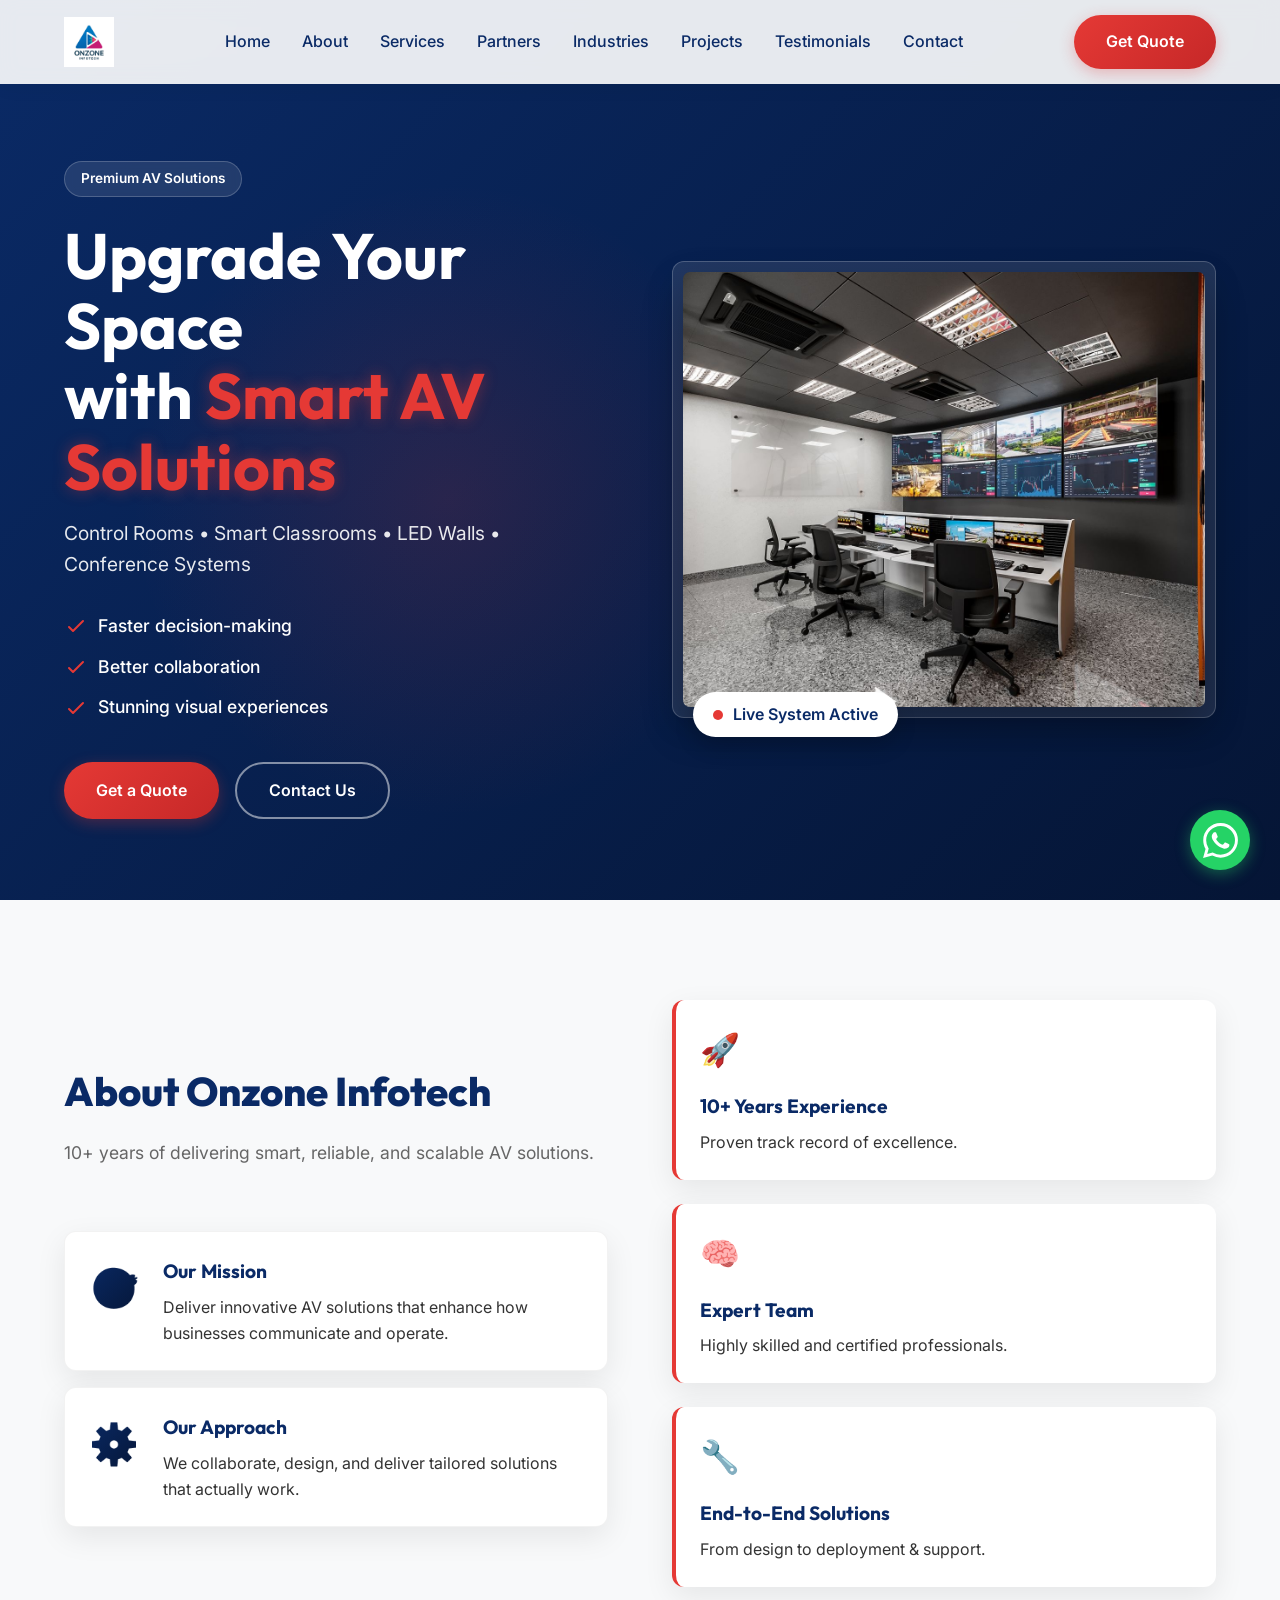
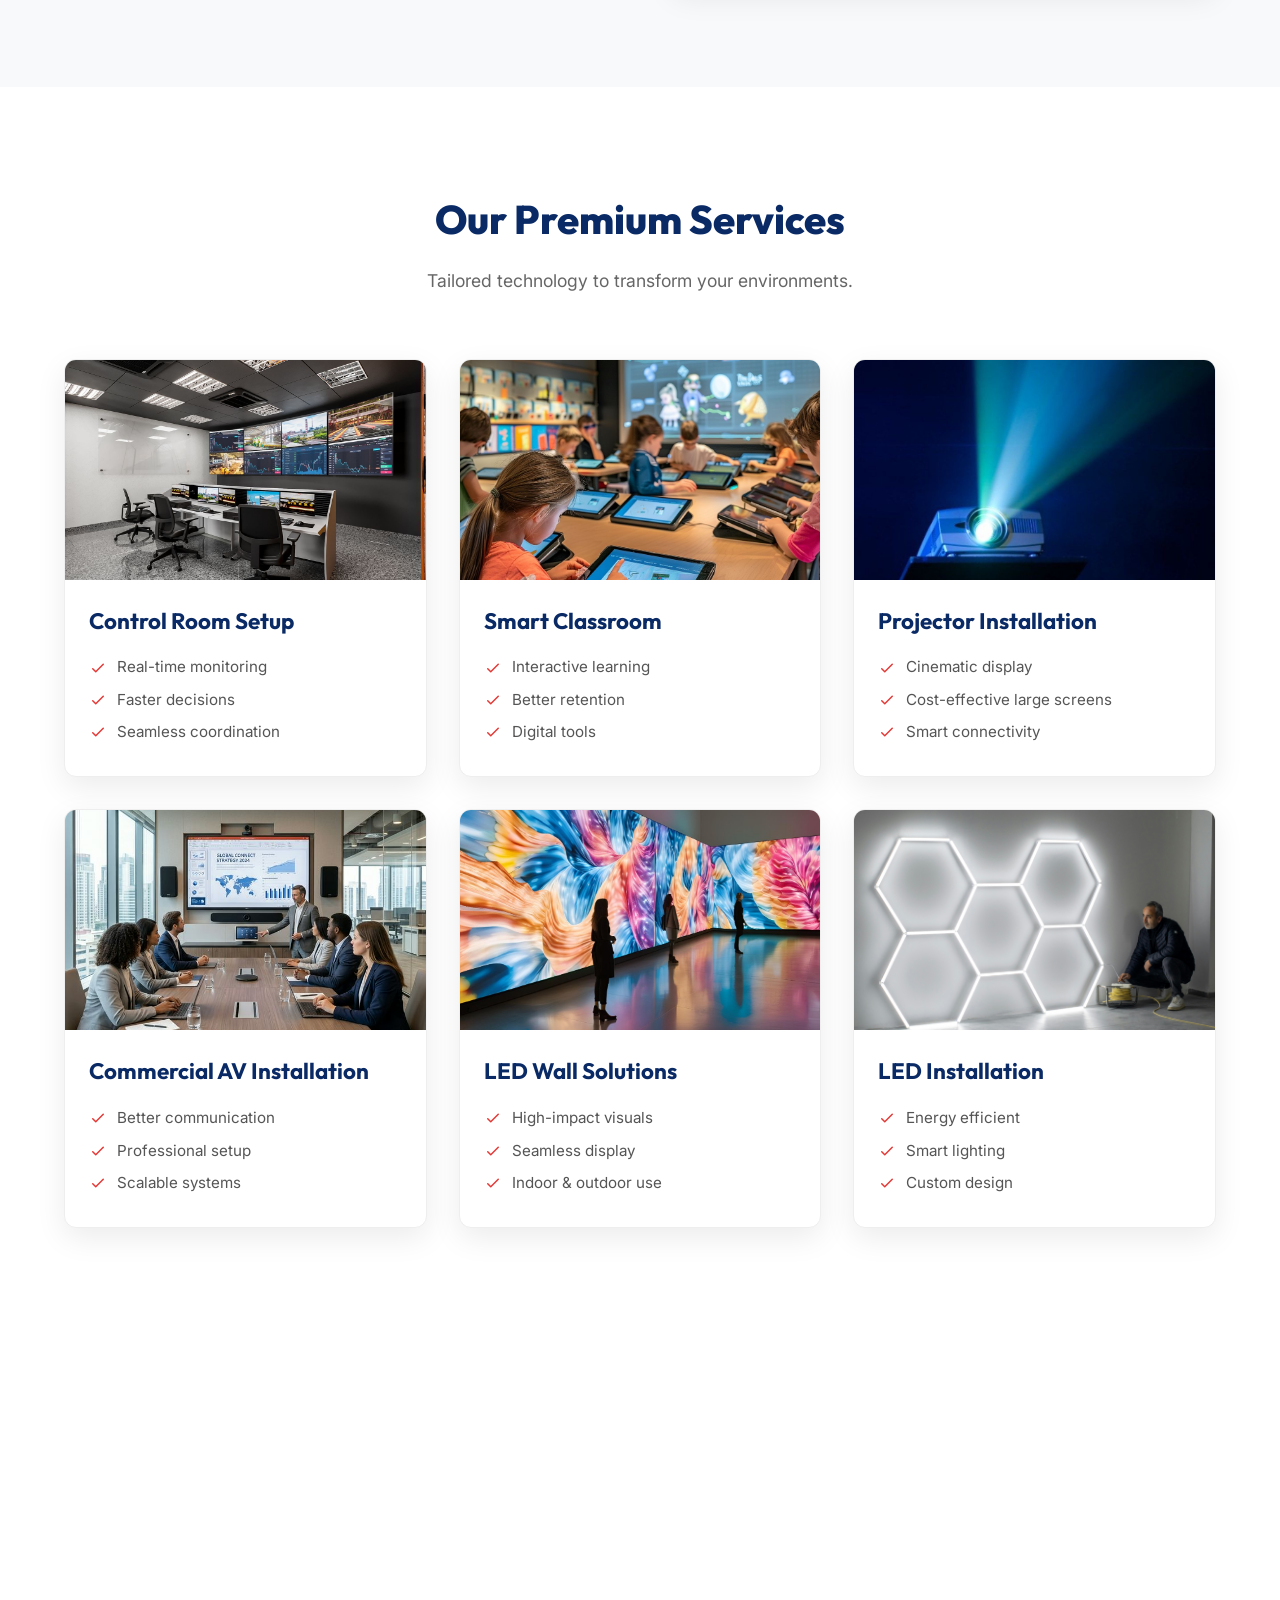
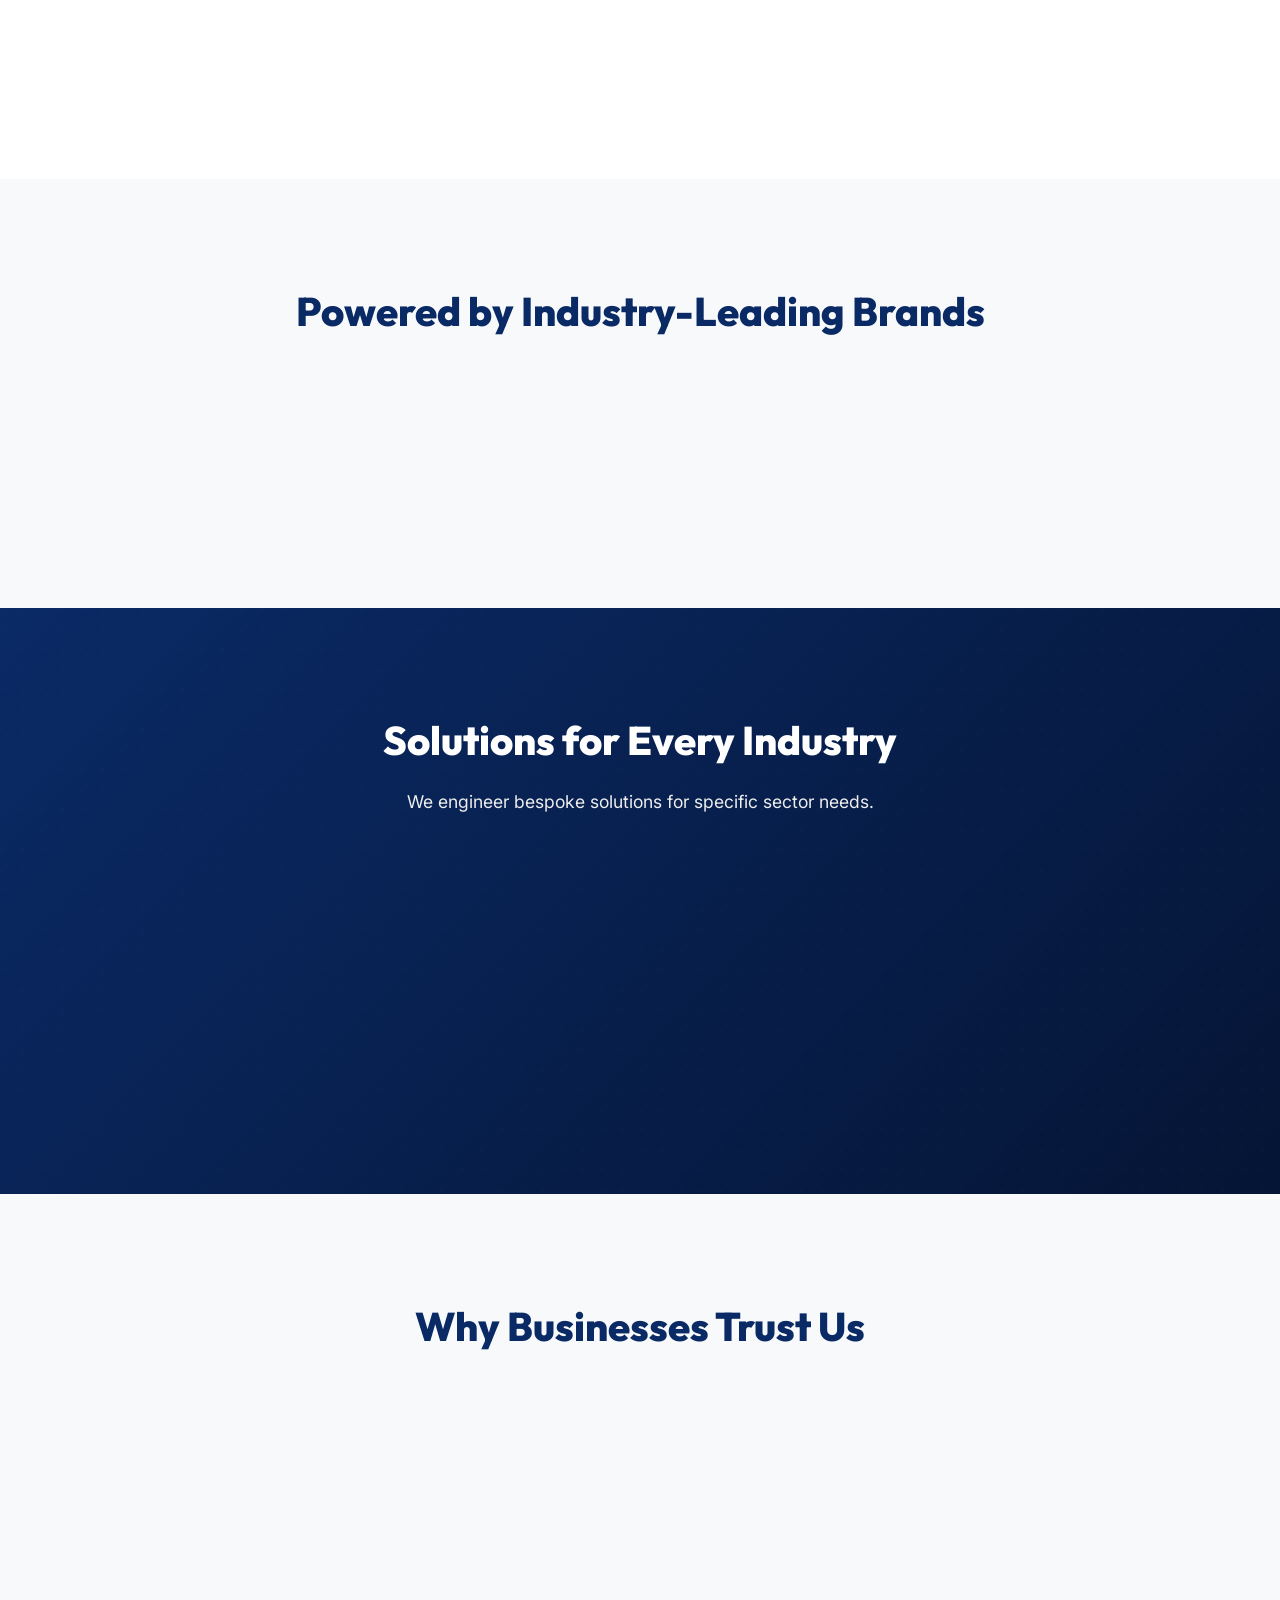
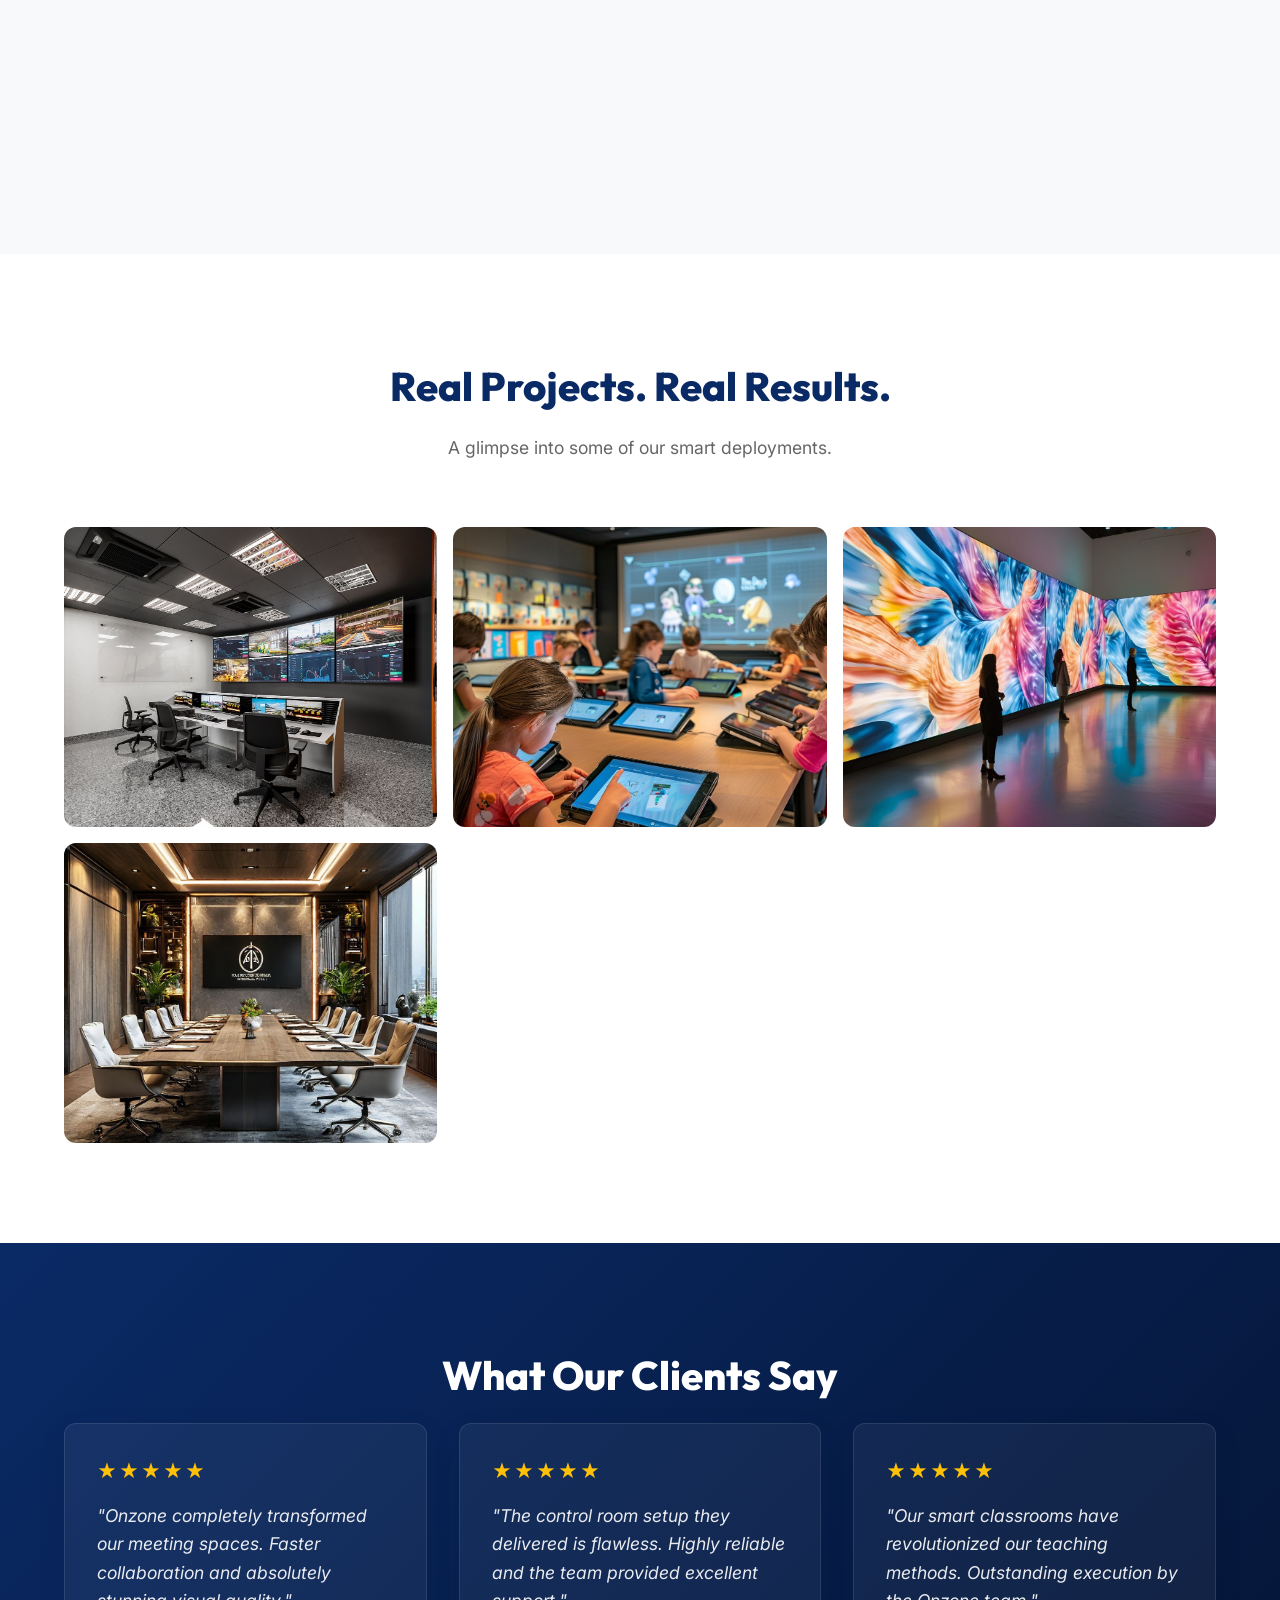
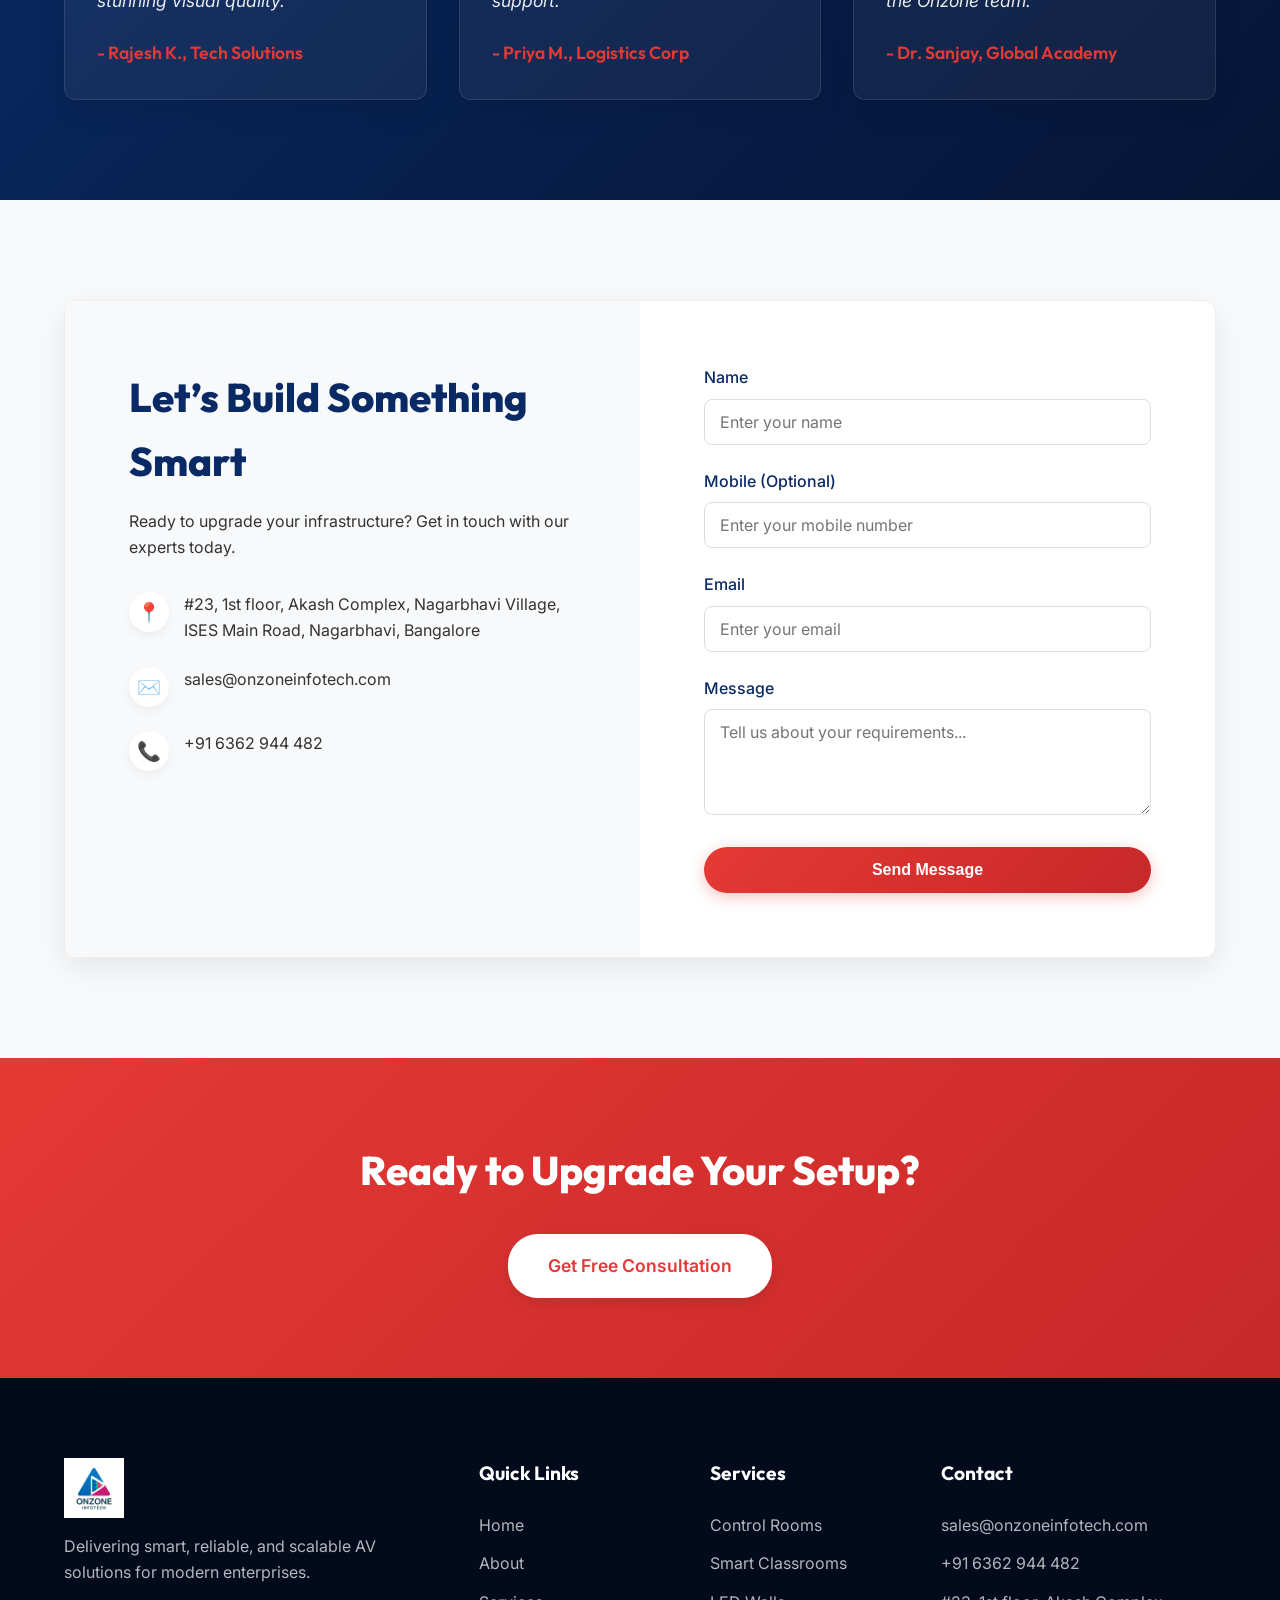
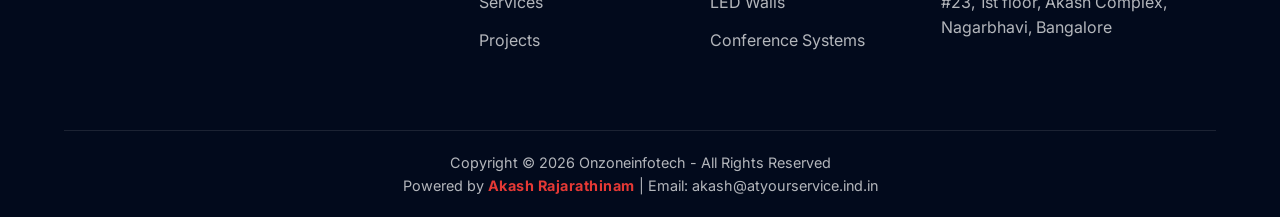
==== index.html @ 99cbb298 "Initial commit" ====
<!DOCTYPE html>
<html lang="en">
<head>
    <meta charset="UTF-8">
    <meta name="viewport" content="width=device-width, initial-scale=1.0">
    <title>Onzone Infotech | Premium AV & Control Room Solutions</title>
    <meta name="description" content="Upgrade Your Space with Smart AV Solutions. Onzone Infotech specializes in Control Rooms, Smart Classrooms, LED Walls, and Conference Systems.">
    
    <!-- Google Fonts -->
    <link rel="preconnect" href="https://fonts.googleapis.com">
    <link rel="preconnect" href="https://fonts.gstatic.com" crossorigin>
    <link href="https://fonts.googleapis.com/css2?family=Inter:wght@300;400;500;600;700;800&family=Outfit:wght@400;500;600;700;800&display=swap" rel="stylesheet">
    
    <!-- Stylesheet -->
    <link rel="stylesheet" href="style.css">
</head>
<body>

    <!-- NAVBAR -->
    <header class="navbar" id="navbar">
        <div class="container nav-container">
            <a href="#" class="logo">
                <img src="images/Logo.jpg" alt="Onzone Infotech Logo">
            </a>
            
            <nav class="nav-menu">
                <a href="#home" class="nav-link">Home</a>
                <a href="#about" class="nav-link">About</a>
                <a href="#services" class="nav-link">Services</a>
                <a href="#partners" class="nav-link">Partners</a>
                <a href="#industries" class="nav-link">Industries</a>
                <a href="#projects" class="nav-link">Projects</a>
                <a href="#testimonials" class="nav-link">Testimonials</a>
                <a href="#contact" class="nav-link">Contact</a>
            </nav>
            
            <a href="#contact" class="btn btn-primary d-none-mobile">Get Quote</a>
            
            <button class="mobile-toggle" aria-label="Toggle Menu">
                <span></span>
                <span></span>
                <span></span>
            </button>
        </div>
    </header>
    <div class="menu-overlay" id="menuOverlay"></div>

    <!-- HERO SECTION -->
    <section class="hero" id="home">
        <div class="hero-bg-glow"></div>
        <div class="container hero-container">
            <div class="hero-content fade-in-up">
                <div class="badge">Premium AV Solutions</div>
                <h1 class="hero-title">Upgrade Your Space<br>with <span>Smart AV Solutions</span></h1>
                <p class="hero-subtitle">Control Rooms • Smart Classrooms • LED Walls • Conference Systems</p>
                
                <ul class="hero-hooks">
                    <li><svg viewBox="0 0 24 24" fill="none" class="check-icon"><path d="M5 13l4 4L19 7" stroke="currentColor" stroke-width="2" stroke-linecap="round" stroke-linejoin="round"/></svg> Faster decision-making</li>
                    <li><svg viewBox="0 0 24 24" fill="none" class="check-icon"><path d="M5 13l4 4L19 7" stroke="currentColor" stroke-width="2" stroke-linecap="round" stroke-linejoin="round"/></svg> Better collaboration</li>
                    <li><svg viewBox="0 0 24 24" fill="none" class="check-icon"><path d="M5 13l4 4L19 7" stroke="currentColor" stroke-width="2" stroke-linecap="round" stroke-linejoin="round"/></svg> Stunning visual experiences</li>
                </ul>
                
                <div class="hero-buttons">
                    <a href="#contact" class="btn btn-primary">Get a Quote</a>
                    <a href="#contact" class="btn btn-outline">Contact Us</a>
                </div>
            </div>
            
            <div class="hero-visual fade-in-up delay-2">
                <div class="glass-card visual-wrapper">
                    <img src="images/controlroom.JPG" alt="Futuristic Control Room Setup" class="hero-img">
                    <div class="visual-badge">
                        <span class="pulse-dot"></span>
                        Live System Active
                    </div>
                </div>
            </div>
        </div>
    </section>

    <!-- ABOUT SECTION -->
    <section class="about section-padding" id="about">
        <div class="container">
            <div class="about-grid">
                <div class="about-text fade-in-up">
                    <h2 class="section-title">About Onzone Infotech</h2>
                    <p class="section-subtitle">10+ years of delivering smart, reliable, and scalable AV solutions.</p>
                    
                    <div class="about-mission glass-card">
                        <div class="mission-icon">🎯</div>
                        <div>
                            <h3>Our Mission</h3>
                            <p>Deliver innovative AV solutions that enhance how businesses communicate and operate.</p>
                        </div>
                    </div>
                    
                    <div class="about-approach glass-card mt-3">
                        <div class="mission-icon">⚙️</div>
                        <div>
                            <h3>Our Approach</h3>
                            <p>We collaborate, design, and deliver tailored solutions that actually work.</p>
                        </div>
                    </div>
                </div>
                
                <div class="about-cards">
                    <div class="about-highlight-card fade-in-up delay-1">
                        <div class="icon-box">🚀</div>
                        <h4>10+ Years Experience</h4>
                        <p>Proven track record of excellence.</p>
                    </div>
                    
                    <div class="about-highlight-card fade-in-up delay-2">
                        <div class="icon-box">🧠</div>
                        <h4>Expert Team</h4>
                        <p>Highly skilled and certified professionals.</p>
                    </div>
                    
                    <div class="about-highlight-card fade-in-up delay-3">
                        <div class="icon-box">🔧</div>
                        <h4>End-to-End Solutions</h4>
                        <p>From design to deployment & support.</p>
                    </div>
                </div>
            </div>
        </div>
    </section>

    <!-- SERVICES SECTION -->
    <section class="services section-padding" id="services">
        <div class="container text-center">
            <h2 class="section-title">Our Premium Services</h2>
            <p class="section-subtitle">Tailored technology to transform your environments.</p>
            
            <div class="services-grid">
                <!-- Service 1 -->
                <div class="service-card glass-card fade-in-up delay-1">
                    <div class="service-img-wrapper">
                        <img src="images/controlroom.JPG" alt="Control Room Setup">
                    </div>
                    <div class="service-content">
                        <h3>Control Room Setup</h3>
                        <ul>
                            <li><svg viewBox="0 0 24 24" fill="none"><path d="M5 13l4 4L19 7" stroke="currentColor" stroke-width="2" stroke-linecap="round" stroke-linejoin="round"/></svg> Real-time monitoring</li>
                            <li><svg viewBox="0 0 24 24" fill="none"><path d="M5 13l4 4L19 7" stroke="currentColor" stroke-width="2" stroke-linecap="round" stroke-linejoin="round"/></svg> Faster decisions</li>
                            <li><svg viewBox="0 0 24 24" fill="none"><path d="M5 13l4 4L19 7" stroke="currentColor" stroke-width="2" stroke-linecap="round" stroke-linejoin="round"/></svg> Seamless coordination</li>
                        </ul>
                    </div>
                </div>

                <!-- Service 2 -->
                <div class="service-card glass-card fade-in-up delay-2">
                    <div class="service-img-wrapper">
                        <img src="images/smartclassroom.JPG" alt="Smart Classroom">
                    </div>
                    <div class="service-content">
                        <h3>Smart Classroom</h3>
                        <ul>
                            <li><svg viewBox="0 0 24 24" fill="none"><path d="M5 13l4 4L19 7" stroke="currentColor" stroke-width="2" stroke-linecap="round" stroke-linejoin="round"/></svg> Interactive learning</li>
                            <li><svg viewBox="0 0 24 24" fill="none"><path d="M5 13l4 4L19 7" stroke="currentColor" stroke-width="2" stroke-linecap="round" stroke-linejoin="round"/></svg> Better retention</li>
                            <li><svg viewBox="0 0 24 24" fill="none"><path d="M5 13l4 4L19 7" stroke="currentColor" stroke-width="2" stroke-linecap="round" stroke-linejoin="round"/></svg> Digital tools</li>
                        </ul>
                    </div>
                </div>

                <!-- Service 3 -->
                <div class="service-card glass-card fade-in-up delay-3">
                    <div class="service-img-wrapper">
                        <img src="images/projectorinstallation.JPG" alt="Projector Installation">
                    </div>
                    <div class="service-content">
                        <h3>Projector Installation</h3>
                        <ul>
                            <li><svg viewBox="0 0 24 24" fill="none"><path d="M5 13l4 4L19 7" stroke="currentColor" stroke-width="2" stroke-linecap="round" stroke-linejoin="round"/></svg> Cinematic display</li>
                            <li><svg viewBox="0 0 24 24" fill="none"><path d="M5 13l4 4L19 7" stroke="currentColor" stroke-width="2" stroke-linecap="round" stroke-linejoin="round"/></svg> Cost-effective large screens</li>
                            <li><svg viewBox="0 0 24 24" fill="none"><path d="M5 13l4 4L19 7" stroke="currentColor" stroke-width="2" stroke-linecap="round" stroke-linejoin="round"/></svg> Smart connectivity</li>
                        </ul>
                    </div>
                </div>

                <!-- Service 4 -->
                <div class="service-card glass-card fade-in-up delay-1">
                    <div class="service-img-wrapper">
                        <img src="images/commercial_av.png" alt="Commercial AV Installation">
                    </div>
                    <div class="service-content">
                        <h3>Commercial AV Installation</h3>
                        <ul>
                            <li><svg viewBox="0 0 24 24" fill="none"><path d="M5 13l4 4L19 7" stroke="currentColor" stroke-width="2" stroke-linecap="round" stroke-linejoin="round"/></svg> Better communication</li>
                            <li><svg viewBox="0 0 24 24" fill="none"><path d="M5 13l4 4L19 7" stroke="currentColor" stroke-width="2" stroke-linecap="round" stroke-linejoin="round"/></svg> Professional setup</li>
                            <li><svg viewBox="0 0 24 24" fill="none"><path d="M5 13l4 4L19 7" stroke="currentColor" stroke-width="2" stroke-linecap="round" stroke-linejoin="round"/></svg> Scalable systems</li>
                        </ul>
                    </div>
                </div>

                <!-- Service 5 -->
                <div class="service-card glass-card fade-in-up delay-2">
                    <div class="service-img-wrapper">
                        <img src="images/ledwall.JPG" alt="LED Wall Solutions">
                    </div>
                    <div class="service-content">
                        <h3>LED Wall Solutions</h3>
                        <ul>
                            <li><svg viewBox="0 0 24 24" fill="none"><path d="M5 13l4 4L19 7" stroke="currentColor" stroke-width="2" stroke-linecap="round" stroke-linejoin="round"/></svg> High-impact visuals</li>
                            <li><svg viewBox="0 0 24 24" fill="none"><path d="M5 13l4 4L19 7" stroke="currentColor" stroke-width="2" stroke-linecap="round" stroke-linejoin="round"/></svg> Seamless display</li>
                            <li><svg viewBox="0 0 24 24" fill="none"><path d="M5 13l4 4L19 7" stroke="currentColor" stroke-width="2" stroke-linecap="round" stroke-linejoin="round"/></svg> Indoor & outdoor use</li>
                        </ul>
                    </div>
                </div>

                <!-- Service 6 -->
                <div class="service-card glass-card fade-in-up delay-3">
                    <div class="service-img-wrapper">
                        <img src="images/led_installation.jpg" alt="LED Installation">
                    </div>
                    <div class="service-content">
                        <h3>LED Installation</h3>
                        <ul>
                            <li><svg viewBox="0 0 24 24" fill="none"><path d="M5 13l4 4L19 7" stroke="currentColor" stroke-width="2" stroke-linecap="round" stroke-linejoin="round"/></svg> Energy efficient</li>
                            <li><svg viewBox="0 0 24 24" fill="none"><path d="M5 13l4 4L19 7" stroke="currentColor" stroke-width="2" stroke-linecap="round" stroke-linejoin="round"/></svg> Smart lighting</li>
                            <li><svg viewBox="0 0 24 24" fill="none"><path d="M5 13l4 4L19 7" stroke="currentColor" stroke-width="2" stroke-linecap="round" stroke-linejoin="round"/></svg> Custom design</li>
                        </ul>
                    </div>
                </div>

                <!-- Service 7 -->
                <div class="service-card glass-card fade-in-up delay-1">
                    <div class="service-img-wrapper">
                        <img src="images/conferenceroom.JPG" alt="Conference Room Solutions">
                    </div>
                    <div class="service-content">
                        <h3>Conference Room Solutions</h3>
                        <ul>
                            <li><svg viewBox="0 0 24 24" fill="none"><path d="M5 13l4 4L19 7" stroke="currentColor" stroke-width="2" stroke-linecap="round" stroke-linejoin="round"/></svg> Hybrid meetings</li>
                            <li><svg viewBox="0 0 24 24" fill="none"><path d="M5 13l4 4L19 7" stroke="currentColor" stroke-width="2" stroke-linecap="round" stroke-linejoin="round"/></svg> Easy collaboration</li>
                            <li><svg viewBox="0 0 24 24" fill="none"><path d="M5 13l4 4L19 7" stroke="currentColor" stroke-width="2" stroke-linecap="round" stroke-linejoin="round"/></svg> One-click setup</li>
                        </ul>
                    </div>
                </div>
            </div>
        </div>
    </section>

    <!-- PARTNERS SECTION -->
    <section class="partners section-padding" id="partners">
        <div class="container text-center">
            <h2 class="section-title">Powered by Industry-Leading Brands</h2>
            
            <div class="partners-grid fade-in-up delay-1">
                <a href="https://www.lg.com/global/business/" target="_blank" class="partner-logo">
                    <img src="images/lg.png" alt="LG">
                </a>
                <a href="https://www.panasonic.com/in/business/display-panels/professional-display.html" target="_blank" class="partner-logo">
                    <img src="images/panasonic.jpg" alt="Panasonic">
                </a>
                <a href="https://www.logicav.in/" target="_blank" class="partner-logo">
                    <img src="images/logic .png" alt="Logitech/Logic">
                </a>
                <a href="https://www.hp.com/in-en/poly/video-conferencing.html" target="_blank" class="partner-logo">
                    <img src="images/poly.png" alt="Poly">
                </a>
                <a href="https://www.samsung.com/us/business/displays/" target="_blank" class="partner-logo">
                    <img src="images/samsung.jpg" alt="Samsung">
                </a>
                <a href="https://www.qsc.com/" target="_blank" class="partner-logo">
                    <img src="images/qsc.png" alt="QSC">
                </a>
                <a href="https://www.deltadisplays.com/" target="_blank" class="partner-logo">
                    <img src="images/delta.png" alt="Delta">
                </a>
                <a href="https://www.barco.com/en/product/clickshare-hub-pro" target="_blank" class="partner-logo">
                    <img src="images/barco.png" alt="Barco">
                </a>
            </div>
        </div>
    </section>

    <!-- INDUSTRIES SECTION -->
    <section class="industries section-padding" id="industries">
        <div class="container text-center">
            <h2 class="section-title text-white">Solutions for Every Industry</h2>
            <p class="section-subtitle text-light">We engineer bespoke solutions for specific sector needs.</p>
            
            <div class="industries-grid">
                <div class="industry-card fade-in-up delay-1">
                    <div class="ind-icon">🏢</div>
                    <h3>Corporate</h3>
                    <p>Smarter meetings</p>
                </div>
                <div class="industry-card fade-in-up delay-2">
                    <div class="ind-icon">🎓</div>
                    <h3>Education</h3>
                    <p>Better learning</p>
                </div>
                <div class="industry-card fade-in-up delay-3">
                    <div class="ind-icon">🏥</div>
                    <h3>Healthcare</h3>
                    <p>Reliable systems</p>
                </div>
                <div class="industry-card fade-in-up delay-4">
                    <div class="ind-icon">🛍️</div>
                    <h3>Retail</h3>
                    <p>Engaging displays</p>
                </div>
                <div class="industry-card fade-in-up delay-5">
                    <div class="ind-icon">🏛️</div>
                    <h3>Government</h3>
                    <p>Secure operations</p>
                </div>
            </div>
        </div>
    </section>

    <!-- WHY CHOOSE US -->
    <section class="why-us section-padding">
        <div class="container text-center">
            <h2 class="section-title">Why Businesses Trust Us</h2>
            
            <div class="why-grid">
                <div class="why-card glass-card fade-in-up">
                    <div class="why-icon">🏆</div>
                    <h4>Certified Experts</h4>
                </div>
                <div class="why-card glass-card fade-in-up delay-1">
                    <div class="why-icon">🧩</div>
                    <h4>Custom Solutions</h4>
                </div>
                <div class="why-card glass-card fade-in-up delay-2">
                    <div class="why-icon">⚡</div>
                    <h4>Fast Deployment</h4>
                </div>
                <div class="why-card glass-card fade-in-up delay-3">
                    <div class="why-icon">🕒</div>
                    <h4>24/7 Support</h4>
                </div>
                <div class="why-card glass-card fade-in-up delay-4">
                    <div class="why-icon">🛡️</div>
                    <h4>Quality Assurance</h4>
                </div>
                <div class="why-card glass-card fade-in-up delay-5">
                    <div class="why-icon">🚀</div>
                    <h4>Future-Ready Tech</h4>
                </div>
            </div>
        </div>
    </section>

    <!-- PROJECTS SECTION -->
    <section class="projects section-padding" id="projects">
        <div class="container text-center">
            <h2 class="section-title">Real Projects. Real Results.</h2>
            <p class="section-subtitle">A glimpse into some of our smart deployments.</p>
            
            <div class="projects-grid">
                <div class="project-item fade-in-up">
                    <img src="images/controlroom.JPG" alt="Control Room Setup">
                    <div class="project-overlay">
                        <h4>Command Center Upgrade</h4>
                    </div>
                </div>
                <div class="project-item fade-in-up delay-1">
                    <img src="images/smartclassroom.JPG" alt="Smart Classroom">
                    <div class="project-overlay">
                        <h4>University Digital Classrooms</h4>
                    </div>
                </div>
                <div class="project-item fade-in-up delay-2">
                    <img src="images/ledwall.JPG" alt="LED Wall">
                    <div class="project-overlay">
                        <h4>Corporate Lobby Display</h4>
                    </div>
                </div>
                <div class="project-item fade-in-up delay-3">
                    <img src="images/conferenceroom.JPG" alt="Conference Room">
                    <div class="project-overlay">
                        <h4>Executive Boardrooms</h4>
                    </div>
                </div>
            </div>
        </div>
    </section>

    <!-- TESTIMONIALS SECTION -->
    <section class="testimonials section-padding" id="testimonials">
        <div class="container text-center">
            <h2 class="section-title text-white">What Our Clients Say</h2>
            
            <div class="testimonials-grid">
                <div class="testimonial-card glass-card fade-in-up">
                    <div class="stars">★★★★★</div>
                    <p class="quote">"Onzone completely transformed our meeting spaces. Faster collaboration and absolutely stunning visual quality."</p>
                    <h5 class="author">- Rajesh K., Tech Solutions</h5>
                </div>
                <div class="testimonial-card glass-card fade-in-up delay-1">
                    <div class="stars">★★★★★</div>
                    <p class="quote">"The control room setup they delivered is flawless. Highly reliable and the team provided excellent support."</p>
                    <h5 class="author">- Priya M., Logistics Corp</h5>
                </div>
                <div class="testimonial-card glass-card fade-in-up delay-2">
                    <div class="stars">★★★★★</div>
                    <p class="quote">"Our smart classrooms have revolutionized our teaching methods. Outstanding execution by the Onzone team."</p>
                    <h5 class="author">- Dr. Sanjay, Global Academy</h5>
                </div>
            </div>
        </div>
    </section>

    <!-- CONTACT SECTION -->
    <section class="contact section-padding" id="contact">
        <div class="container">
            <div class="contact-grid glass-card">
                <div class="contact-info">
                    <h2 class="section-title">Let’s Build Something Smart</h2>
                    <p>Ready to upgrade your infrastructure? Get in touch with our experts today.</p>
                    
                    <div class="info-item mt-4">
                        <div class="icon-circle">📍</div>
                        <p>#23, 1st floor, Akash Complex, Nagarbhavi Village, ISES Main Road, Nagarbhavi, Bangalore</p>
                    </div>
                    
                    <div class="info-item">
                        <div class="icon-circle">✉️</div>
                        <p><a href="mailto:sales@onzoneinfotech.com">sales@onzoneinfotech.com</a></p>
                    </div>
                    
                    <div class="info-item">
                        <div class="icon-circle">📞</div>
                        <p><a href="tel:+916362944482">+91 6362 944 482</a></p>
                    </div>
                </div>
                
                <div class="contact-form-container">
                    <form action="mailto:sales@onzoneinfotech.com" method="POST" enctype="text/plain" class="contact-form">
                        <div class="form-group">
                            <label for="name">Name</label>
                            <input type="text" id="name" name="name" required placeholder="Enter your name">
                        </div>
                        
                        <div class="form-group">
                            <label for="mobile">Mobile (Optional)</label>
                            <input type="tel" id="mobile" name="mobile" placeholder="Enter your mobile number">
                        </div>
                        
                        <div class="form-group">
                            <label for="email">Email</label>
                            <input type="email" id="email" name="email" required placeholder="Enter your email">
                        </div>
                        
                        <div class="form-group">
                            <label for="message">Message</label>
                            <textarea id="message" name="message" rows="4" required placeholder="Tell us about your requirements..."></textarea>
                        </div>
                        
                        <button type="submit" class="btn btn-primary w-100">Send Message</button>
                    </form>
                </div>
            </div>
        </div>
    </section>

    <!-- CTA SECTION -->
    <section class="cta-section text-center">
        <div class="container">
            <h2 class="cta-headline fade-in-up">Ready to Upgrade Your Setup?</h2>
            <div class="fade-in-up delay-1 mt-4">
                <a href="#contact" class="btn btn-light btn-large">Get Free Consultation</a>
            </div>
        </div>
    </section>

    <!-- FOOTER -->
    <footer class="footer">
        <div class="container">
            <div class="footer-grid">
                <div class="footer-col">
                    <img src="images/Logo.jpg" alt="Onzone Infotech" class="footer-logo">
                    <p class="mt-3">Delivering smart, reliable, and scalable AV solutions for modern enterprises.</p>
                </div>
                
                <div class="footer-col">
                    <h3>Quick Links</h3>
                    <ul class="footer-links">
                        <li><a href="#home">Home</a></li>
                        <li><a href="#about">About</a></li>
                        <li><a href="#services">Services</a></li>
                        <li><a href="#projects">Projects</a></li>
                    </ul>
                </div>
                
                <div class="footer-col">
                    <h3>Services</h3>
                    <ul class="footer-links">
                        <li><a href="#services">Control Rooms</a></li>
                        <li><a href="#services">Smart Classrooms</a></li>
                        <li><a href="#services">LED Walls</a></li>
                        <li><a href="#services">Conference Systems</a></li>
                    </ul>
                </div>
                
                <div class="footer-col">
                    <h3>Contact</h3>
                    <ul class="footer-links">
                        <li><a href="mailto:sales@onzoneinfotech.com">sales@onzoneinfotech.com</a></li>
                        <li><a href="tel:+916362944482">+91 6362 944 482</a></li>
                        <li class="mt-2">#23, 1st floor, Akash Complex, Nagarbhavi, Bangalore</li>
                    </ul>
                </div>
            </div>
            
            <div class="footer-bottom">
                <p>Copyright &copy; 2026 Onzoneinfotech - All Rights Reserved</p>
                <p>Powered by <span style="color: var(--bright-red); font-weight: 700; letter-spacing: 0.5px;">Akash Rajarathinam</span> | Email: <a href="mailto:akash@atyourservice.ind.in">akash@atyourservice.ind.in</a></p>
            </div>
        </div>
    </footer>

    <!-- WHATSAPP FLOATING BUTTON -->
    <a href="https://wa.me/916362944482?text=Hi,%20I%E2%80%99m%20interested%20in%20your%20AV%20solutions." target="_blank" class="whatsapp-btn pulse-glow" aria-label="Chat on WhatsApp">
        <svg viewBox="0 0 24 24" fill="currentColor">
            <path d="M17.472 14.382c-.297-.149-1.758-.867-2.03-.967-.273-.099-.471-.148-.67.15-.197.297-.767.966-.94 1.164-.173.199-.347.223-.644.075-.297-.15-1.255-.463-2.39-1.475-.883-.788-1.48-1.761-1.653-2.059-.173-.297-.018-.458.13-.606.134-.133.298-.347.446-.52.149-.174.198-.298.298-.497.099-.198.05-.371-.025-.52-.075-.149-.669-1.612-.916-2.207-.242-.579-.487-.5-.669-.51a12.8 12.8 0 0 0-.57-.01c-.198 0-.52.074-.792.372-.272.297-1.04 1.016-1.04 2.479 0 1.462 1.065 2.875 1.213 3.074.149.198 2.096 3.2 5.077 4.487.709.306 1.262.489 1.694.625.712.227 1.36.195 1.871.118.571-.085 1.758-.719 2.006-1.413.248-.694.248-1.289.173-1.413-.074-.124-.272-.198-.57-.347m-5.421 7.403h-.004a9.87 9.87 0 0 1-5.031-1.378l-.361-.214-3.741.982.998-3.648-.235-.374a9.86 9.86 0 0 1-1.51-5.26c.001-5.45 4.436-9.884 9.888-9.884 2.64 0 5.122 1.03 6.988 2.898a9.825 9.825 0 0 1 2.893 6.994c-.003 5.45-4.437 9.884-9.885 9.884m8.413-18.297A11.815 11.815 0 0 0 12.05 0C5.495 0 .16 5.335.157 11.892c0 2.096.547 4.142 1.588 5.945L.057 24l6.305-1.654a11.882 11.882 0 0 0 5.683 1.448h.005c6.554 0 11.89-5.335 11.893-11.893a11.821 11.821 0 0 0-3.48-8.413Z"/>
        </svg>
    </a>

    <!-- Script -->
    <script src="script.js"></script>
</body>
</html>
---- style.css ----
:root {
  /* Colors */
  --deep-blue: #0A2A66;
  --bright-red: #E53935;
  --white: #FFFFFF;
  --light-gray: #F8F9FA;
  --dark-bg: #051535;
  --text-dark: #333333;
  --text-light: #EEEEEE;
  
  /* Gradients */
  --blue-gradient: linear-gradient(135deg, #0A2A66 0%, #051535 100%);
  --red-gradient: linear-gradient(135deg, #E53935 0%, #C62828 100%);
  --glass-bg: rgba(255, 255, 255, 0.05);
  --glass-border: rgba(255, 255, 255, 0.1);

  /* Shadows */
  --soft-shadow: 0 10px 30px rgba(0, 0, 0, 0.08);
  --glow-shadow: 0 0 20px rgba(229, 57, 53, 0.4);

  /* Borders / Radii */
  --border-radius: 12px;
  
  /* Transitions */
  --transition-fast: 0.2s ease;
  --transition-normal: 0.4s ease;
}

* {
  margin: 0;
  padding: 0;
  box-sizing: border-box;
}

html {
  scroll-behavior: smooth;
}

body {
  font-family: 'Inter', sans-serif;
  background-color: var(--light-gray);
  color: var(--text-dark);
  line-height: 1.6;
  overflow-x: hidden;
}

h1, h2, h3, h4, h5, h6 {
  font-family: 'Outfit', sans-serif;
}

img {
  max-width: 100%;
  display: block;
  object-fit: cover;
}

a {
  text-decoration: none;
  color: inherit;
}

/* Utilities */
.container {
  width: 90%;
  max-width: 1280px;
  margin: 0 auto;
}

.section-padding {
  padding: 100px 0;
}

.text-center {
  text-align: center;
}

.text-white {
  color: var(--white) !important;
}

.text-light {
  color: var(--text-light) !important;
}

.mt-2 { margin-top: 0.5rem; }
.mt-3 { margin-top: 1rem; }
.mt-4 { margin-top: 2rem; }
.w-100 { width: 100%; }

.section-title {
  font-size: 2.5rem;
  font-weight: 800;
  color: var(--deep-blue);
  margin-bottom: 1rem;
}

.section-subtitle {
  font-size: 1.1rem;
  color: #666;
  margin-bottom: 4rem;
}

.btn {
  display: inline-flex;
  align-items: center;
  justify-content: center;
  padding: 14px 32px;
  border-radius: 30px;
  font-weight: 600;
  font-size: 1rem;
  cursor: pointer;
  transition: var(--transition-normal);
  border: none;
}

.btn-primary {
  background: var(--red-gradient);
  color: var(--white);
  box-shadow: 0 4px 15px rgba(229, 57, 53, 0.3);
}

.btn-primary:hover {
  transform: translateY(-3px);
  box-shadow: 0 8px 25px rgba(229, 57, 53, 0.5);
}

.btn-outline {
  background: transparent;
  color: var(--deep-blue);
  border: 2px solid var(--deep-blue);
}

.btn-outline:hover {
  background: var(--deep-blue);
  color: var(--white);
  transform: translateY(-3px);
}

.btn-light {
  background: var(--white);
  color: var(--bright-red);
  box-shadow: 0 4px 15px rgba(0, 0, 0, 0.1);
}

.btn-light:hover {
  transform: translateY(-3px);
  box-shadow: 0 8px 25px rgba(0, 0, 0, 0.2);
}

.btn-large {
  padding: 18px 40px;
  font-size: 1.1rem;
}

/* Glassmorphism Classes */
.glass-card {
  background: var(--white);
  border: 1px solid rgba(0,0,0,0.05);
  border-radius: var(--border-radius);
  box-shadow: var(--soft-shadow);
  transition: var(--transition-normal);
}

.glass-card:hover {
  transform: translateY(-5px);
  box-shadow: 0 15px 35px rgba(0, 0, 0, 0.1);
}

/* Navbar */
.navbar {
  position: fixed;
  top: 0;
  left: 0;
  width: 100%;
  z-index: 1000;
  background: rgba(255, 255, 255, 0.9);
  backdrop-filter: blur(10px);
  -webkit-backdrop-filter: blur(10px);
  box-shadow: 0 2px 20px rgba(0, 0, 0, 0.05);
  transition: var(--transition-normal);
  padding: 15px 0;
}

.navbar.scrolled {
  padding: 10px 0;
}

.nav-container {
  display: flex;
  justify-content: space-between;
  align-items: center;
}

.logo img {
  height: 50px;
  object-fit: contain;
}

.nav-menu {
  display: flex;
  gap: 2rem;
}

.nav-link {
  font-weight: 500;
  color: var(--deep-blue);
  position: relative;
  transition: var(--transition-fast);
}

.nav-link:hover {
  color: var(--bright-red);
}

.nav-link::after {
  content: '';
  position: absolute;
  bottom: -5px;
  left: 0;
  width: 0%;
  height: 2px;
  background: var(--bright-red);
  transition: var(--transition-normal);
}

.nav-link:hover::after {
  width: 100%;
}

.mobile-toggle {
  display: none;
  background: none;
  border: none;
  cursor: pointer;
}

.mobile-toggle span {
  display: block;
  width: 25px;
  height: 2px;
  background: var(--deep-blue);
  margin-bottom: 5px;
  transition: var(--transition-fast);
}

/* Hero Section */
.hero {
  position: relative;
  min-height: 100vh;
  display: flex;
  align-items: center;
  padding-top: 80px;
  background: var(--blue-gradient);
  color: var(--white);
  overflow: hidden;
}

.hero-bg-glow {
  position: absolute;
  top: 20%;
  left: 10%;
  width: 50vw;
  height: 50vw;
  background: radial-gradient(circle, rgba(229,57,53,0.15) 0%, rgba(10,42,102,0) 70%);
  border-radius: 50%;
  z-index: 0;
  animation: pulse 8s infinite alternate;
}

@keyframes pulse {
  0% { transform: scale(1); opacity: 0.5; }
  100% { transform: scale(1.2); opacity: 1; }
}

.hero-container {
  display: grid;
  grid-template-columns: 1fr 1fr;
  gap: 4rem;
  align-items: center;
  z-index: 1;
}

.badge {
  display: inline-block;
  padding: 6px 16px;
  background: rgba(255, 255, 255, 0.1);
  border: 1px solid rgba(255,255,255,0.2);
  border-radius: 20px;
  font-size: 0.85rem;
  font-weight: 600;
  margin-bottom: 1.5rem;
  backdrop-filter: blur(5px);
}

.hero-title {
  font-size: 4rem;
  line-height: 1.1;
  margin-bottom: 1rem;
}

.hero-title span {
  color: var(--bright-red);
  text-shadow: 0 0 15px rgba(229, 57, 53, 0.4);
}

.hero-subtitle {
  font-size: 1.2rem;
  opacity: 0.9;
  margin-bottom: 2rem;
}

.hero-hooks {
  list-style: none;
  margin-bottom: 2.5rem;
}

.hero-hooks li {
  display: flex;
  align-items: center;
  gap: 10px;
  font-size: 1.1rem;
  margin-bottom: 0.8rem;
  font-weight: 500;
}

.check-icon {
  width: 24px;
  height: 24px;
  color: var(--bright-red);
}

.hero-buttons {
  display: flex;
  gap: 1rem;
}

.hero-buttons .btn-outline {
  color: var(--white);
  border-color: rgba(255,255,255,0.5);
}

.hero-buttons .btn-outline:hover {
  background: var(--white);
  color: var(--deep-blue);
}

.visual-wrapper {
  position: relative;
  padding: 10px;
  background: rgba(255,255,255,0.1);
  border: 1px solid rgba(255,255,255,0.2);
}

.hero-img {
  border-radius: calc(var(--border-radius) - 5px);
  width: 100%;
  height: auto;
  box-shadow: 0 20px 40px rgba(0,0,0,0.3);
}

.visual-badge {
  position: absolute;
  bottom: -20px;
  left: 20px;
  background: var(--white);
  color: var(--deep-blue);
  padding: 10px 20px;
  border-radius: 30px;
  font-weight: 600;
  display: flex;
  align-items: center;
  gap: 10px;
  box-shadow: 0 10px 20px rgba(0,0,0,0.15);
}

.pulse-dot {
  width: 10px;
  height: 10px;
  background: var(--bright-red);
  border-radius: 50%;
  animation: dot-pulse 1.5s infinite;
}

@keyframes dot-pulse {
  0% { box-shadow: 0 0 0 0 rgba(229, 57, 53, 0.7); }
  70% { box-shadow: 0 0 0 10px rgba(229, 57, 53, 0); }
  100% { box-shadow: 0 0 0 0 rgba(229, 57, 53, 0); }
}

/* About Section */
.about-grid {
  display: grid;
  grid-template-columns: 1fr 1fr;
  gap: 4rem;
  align-items: center;
}

.about-mission, .about-approach {
  display: flex;
  gap: 1.5rem;
  padding: 1.5rem;
  align-items: flex-start;
}

.mission-icon {
  font-size: 2.5rem;
  background: var(--blue-gradient);
  -webkit-background-clip: text;
  -webkit-text-fill-color: transparent;
}

.about-mission h3, .about-approach h3 {
  color: var(--deep-blue);
  margin-bottom: 0.5rem;
  font-size: 1.2rem;
}

.about-cards {
  display: flex;
  flex-direction: column;
  gap: 1.5rem;
}

.about-highlight-card {
  background: var(--white);
  padding: 1.5rem;
  border-radius: var(--border-radius);
  border-left: 4px solid var(--bright-red);
  box-shadow: var(--soft-shadow);
  display: flex;
  flex-direction: column;
  transition: var(--transition-normal);
}

.about-highlight-card:hover {
  transform: translateX(10px);
  background: var(--blue-gradient);
  color: var(--white);
}

.about-highlight-card:hover h4,
.about-highlight-card:hover p {
  color: var(--white);
}

.icon-box {
  font-size: 2rem;
  margin-bottom: 1rem;
}

.about-highlight-card h4 {
  color: var(--deep-blue);
  font-size: 1.2rem;
  margin-bottom: 0.5rem;
}

/* Services */
.services {
  background: var(--white);
}

.services-grid {
  display: grid;
  grid-template-columns: repeat(auto-fit, minmax(320px, 1fr));
  gap: 2rem;
}

.service-card {
  overflow: hidden;
  text-align: left;
  border: 1px solid #eee;
}

.service-img-wrapper {
  height: 220px;
  overflow: hidden;
}

.service-img-wrapper img {
  width: 100%;
  height: 100%;
  transition: transform 0.6s ease;
}

.service-card:hover .service-img-wrapper img {
  transform: scale(1.08);
}

.service-content {
  padding: 1.5rem;
}

.service-content h3 {
  color: var(--deep-blue);
  font-size: 1.4rem;
  margin-bottom: 1rem;
}

.service-content ul {
  list-style: none;
}

.service-content ul li {
  display: flex;
  align-items: center;
  gap: 10px;
  margin-bottom: 0.5rem;
  color: #555;
  font-size: 0.95rem;
}

.service-content ul li svg {
  width: 18px;
  height: 18px;
  color: var(--bright-red);
}

/* Partners */
.partners-grid {
  display: grid;
  grid-template-columns: repeat(auto-fit, minmax(120px, 1fr));
  gap: 3rem;
  align-items: center;
  justify-items: center;
}

.partner-logo img {
  max-width: 120px;
  max-height: 60px;
  filter: grayscale(100%) opacity(0.6);
  transition: var(--transition-normal);
}

.partner-logo:hover img {
  filter: grayscale(0%) opacity(1);
  transform: scale(1.1);
}

/* Industries */
.industries {
  background: var(--blue-gradient);
  position: relative;
}

.industries::before {
  content: '';
  position: absolute;
  top: 0; left: 0; right: 0; bottom: 0;
  background: url('[data-uri]') repeat;
  opacity: 0.5;
}

.industries-grid {
  display: grid;
  grid-template-columns: repeat(auto-fit, minmax(200px, 1fr));
  gap: 1.5rem;
  position: relative;
  z-index: 1;
}

.industry-card {
  background: rgba(255,255,255,0.05);
  backdrop-filter: blur(10px);
  border: 1px solid rgba(255,255,255,0.1);
  padding: 2rem 1rem;
  border-radius: var(--border-radius);
  color: var(--white);
  transition: var(--transition-normal);
}

.industry-card:hover {
  background: var(--bright-red);
  transform: translateY(-10px);
  box-shadow: 0 10px 20px rgba(229, 57, 53, 0.3);
}

.ind-icon {
  font-size: 3rem;
  margin-bottom: 1rem;
}

/* Why Choose Us */
.why-grid {
  display: grid;
  grid-template-columns: repeat(auto-fit, minmax(250px, 1fr));
  gap: 2rem;
}

.why-card {
  padding: 2rem;
  display: flex;
  flex-direction: column;
  align-items: center;
  gap: 1rem;
  border: 1px solid #eee;
}

.why-icon {
  font-size: 2.5rem;
}

.why-card h4 {
  color: var(--deep-blue);
  font-size: 1.1rem;
}

/* Projects */
.projects {
  background: var(--white);
}

.projects-grid {
  display: grid;
  grid-template-columns: repeat(auto-fit, minmax(300px, 1fr));
  gap: 1rem;
}

.project-item {
  position: relative;
  border-radius: var(--border-radius);
  overflow: hidden;
  height: 300px;
}

.project-item img {
  width: 100%;
  height: 100%;
  transition: transform 0.8s ease;
}

.project-overlay {
  position: absolute;
  inset: 0;
  background: linear-gradient(to top, rgba(10,42,102,0.9), transparent);
  display: flex;
  align-items: flex-end;
  padding: 2rem;
  opacity: 0;
  transition: var(--transition-normal);
}

.project-item:hover img {
  transform: scale(1.1);
}

.project-item:hover .project-overlay {
  opacity: 1;
}

.project-overlay h4 {
  color: var(--white);
  font-size: 1.5rem;
  transform: translateY(20px);
  transition: var(--transition-normal);
}

.project-item:hover .project-overlay h4 {
  transform: translateY(0);
}

/* Testimonials */
.testimonials {
  background: var(--blue-gradient);
}

.testimonials-grid {
  display: grid;
  grid-template-columns: repeat(auto-fit, minmax(300px, 1fr));
  gap: 2rem;
}

.testimonial-card {
  background: rgba(255,255,255,0.05);
  border-color: rgba(255,255,255,0.1);
  padding: 2rem;
  color: var(--white);
  text-align: left;
}

.stars {
  color: #FFC107;
  font-size: 1.2rem;
  margin-bottom: 1rem;
  letter-spacing: 2px;
}

.quote {
  font-size: 1.1rem;
  font-style: italic;
  margin-bottom: 1.5rem;
  opacity: 0.9;
}

.author {
  font-weight: 600;
  color: var(--bright-red);
  font-size: 1.1rem;
}

/* Contact Section */
.contact-grid {
  display: grid;
  grid-template-columns: 1fr 1fr;
  background: var(--white);
  border: 1px solid #eee;
  overflow: hidden;
}

.contact-info {
  background: var(--light-gray);
  padding: 4rem;
}

.info-item {
  display: flex;
  align-items: flex-start;
  gap: 15px;
  margin-bottom: 1.5rem;
}

.icon-circle {
  width: 40px;
  height: 40px;
  background: var(--white);
  border-radius: 50%;
  display: flex;
  align-items: center;
  justify-content: center;
  font-size: 1.2rem;
  box-shadow: 0 4px 10px rgba(0,0,0,0.05);
  flex-shrink: 0;
}

.contact-form-container {
  padding: 4rem;
}

.form-group {
  margin-bottom: 1.5rem;
}

.form-group label {
  display: block;
  font-weight: 500;
  margin-bottom: 0.5rem;
  color: var(--deep-blue);
}

.form-group input,
.form-group textarea {
  width: 100%;
  padding: 12px 15px;
  border: 1px solid #ddd;
  border-radius: 8px;
  font-family: inherit;
  font-size: 1rem;
  transition: var(--transition-fast);
}

.form-group input:focus,
.form-group textarea:focus {
  outline: none;
  border-color: var(--bright-red);
  box-shadow: 0 0 0 3px rgba(229,57,53,0.1);
}

.form-group textarea {
  resize: vertical;
}

/* CTA */
.cta-section {
  padding: 80px 0;
  background: var(--red-gradient);
  color: var(--white);
}

.cta-headline {
  font-size: 2.5rem;
  font-family: 'Outfit', sans-serif;
  font-weight: 800;
}

/* Footer */
.footer {
  background: #020a1c;
  color: rgba(255,255,255,0.7);
  padding: 80px 0 20px;
}

.footer-grid {
  display: grid;
  grid-template-columns: 2fr 1fr 1fr 1.5fr;
  gap: 3rem;
  margin-bottom: 4rem;
}

.footer-logo {
  max-height: 60px;
  max-width: 100%;
  width: auto;
  object-fit: contain;
  background-color: transparent;
  display: block;
  margin-right: auto;
  color: var(--white);
  font-weight: 700;
}

.footer h3 {
  color: var(--white);
  font-size: 1.2rem;
  margin-bottom: 1.5rem;
}

.footer-links {
  list-style: none;
}

.footer-links li {
  margin-bottom: 0.8rem;
}

.footer-links a {
  transition: var(--transition-fast);
}

.footer-links a:hover {
  color: var(--bright-red);
}

.footer-bottom {
  text-align: center;
  padding-top: 20px;
  border-top: 1px solid rgba(255,255,255,0.1);
  font-size: 0.9rem;
}

/* WhatsApp Float */
.whatsapp-btn {
  position: fixed;
  bottom: 30px;
  right: 30px;
  width: 60px;
  height: 60px;
  background: #25D366;
  color: white;
  border-radius: 50%;
  display: flex;
  align-items: center;
  justify-content: center;
  font-size: 30px;
  box-shadow: 0 4px 15px rgba(37, 211, 102, 0.4);
  z-index: 1000;
  transition: var(--transition-normal);
}

.whatsapp-btn:hover {
  transform: scale(1.1);
  box-shadow: 0 8px 25px rgba(37, 211, 102, 0.6);
}

.whatsapp-btn svg {
  width: 35px;
  height: 35px;
}

.pulse-glow {
  animation: wa-pulse 2s infinite;
}

@keyframes wa-pulse {
  0% { box-shadow: 0 0 0 0 rgba(37,211,102,0.7); }
  70% { box-shadow: 0 0 0 15px rgba(37,211,102,0); }
  100% { box-shadow: 0 0 0 0 rgba(37,211,102,0); }
}

/* Animations */
.fade-in-up {
  opacity: 0;
  transform: translateY(30px);
  transition: opacity 0.8s ease, transform 0.8s ease;
}

.fade-in-up.visible {
  opacity: 1;
  transform: translateY(0);
}

.delay-1 { transition-delay: 0.1s; }
.delay-2 { transition-delay: 0.2s; }
.delay-3 { transition-delay: 0.3s; }
.delay-4 { transition-delay: 0.4s; }
.delay-5 { transition-delay: 0.5s; }

/* Menu Overlay */
.menu-overlay {
  position: fixed;
  top: 0;
  left: 0;
  width: 100%;
  height: 100vh;
  background: rgba(0, 0, 0, 0.6);
  z-index: 990;
  opacity: 0;
  visibility: hidden;
  transition: opacity 0.3s ease;
}

.menu-overlay.active {
  opacity: 1;
  visibility: visible;
}

body.no-scroll {
  overflow: hidden;
}

/* Responsive */
@media (max-width: 1023px) {
  .nav-container {
    justify-content: flex-start;
  }

  .nav-menu {
    position: fixed;
    top: 0;
    right: -100%;
    width: 80%;
    max-width: 400px;
    height: 100vh;
    background: rgba(255, 255, 255, 0.98);
    backdrop-filter: blur(10px);
    flex-direction: column;
    padding: 100px 2rem 2rem;
    text-align: left;
    box-shadow: -5px 0 20px rgba(0,0,0,0.1);
    transition: right 0.3s ease;
    z-index: 995;
    overflow-y: auto;
  }
  
  .nav-menu.active {
    right: 0;
  }

  .nav-menu .nav-link {
    font-size: 1.2rem;
    margin-bottom: 1.5rem;
    display: block;
  }
  
  .mobile-toggle {
    display: block;
    order: 1;
    margin-left: 0;
    margin-right: 16px;
    position: relative;
    z-index: 1001;
  }
  
  .logo {
    order: 2;
  }
  
  .d-none-mobile {
    display: inline-flex;
    order: 3;
    margin-left: auto;
    margin-right: 0;
  }
}

@media (max-width: 992px) {
  .hero-container, .about-grid, .contact-grid {
    grid-template-columns: 1fr;
  }
  
  .hero-title {
    font-size: 3rem;
  }
  
  .footer-grid {
    grid-template-columns: 1fr 1fr;
  }
  
  .visual-wrapper {
    margin-top: 2rem;
  }
}

@media (max-width: 767px) {
  .nav-menu {
    width: 100%;
    max-width: none;
    text-align: center;
  }
  
  .hero-title {
    font-size: 2.5rem;
  }
  
  .section-title {
    font-size: 2rem;
  }
  
  .footer-grid {
    grid-template-columns: 1fr;
  }
  
  .contact-info, .contact-form-container {
    padding: 2rem;
  }
}
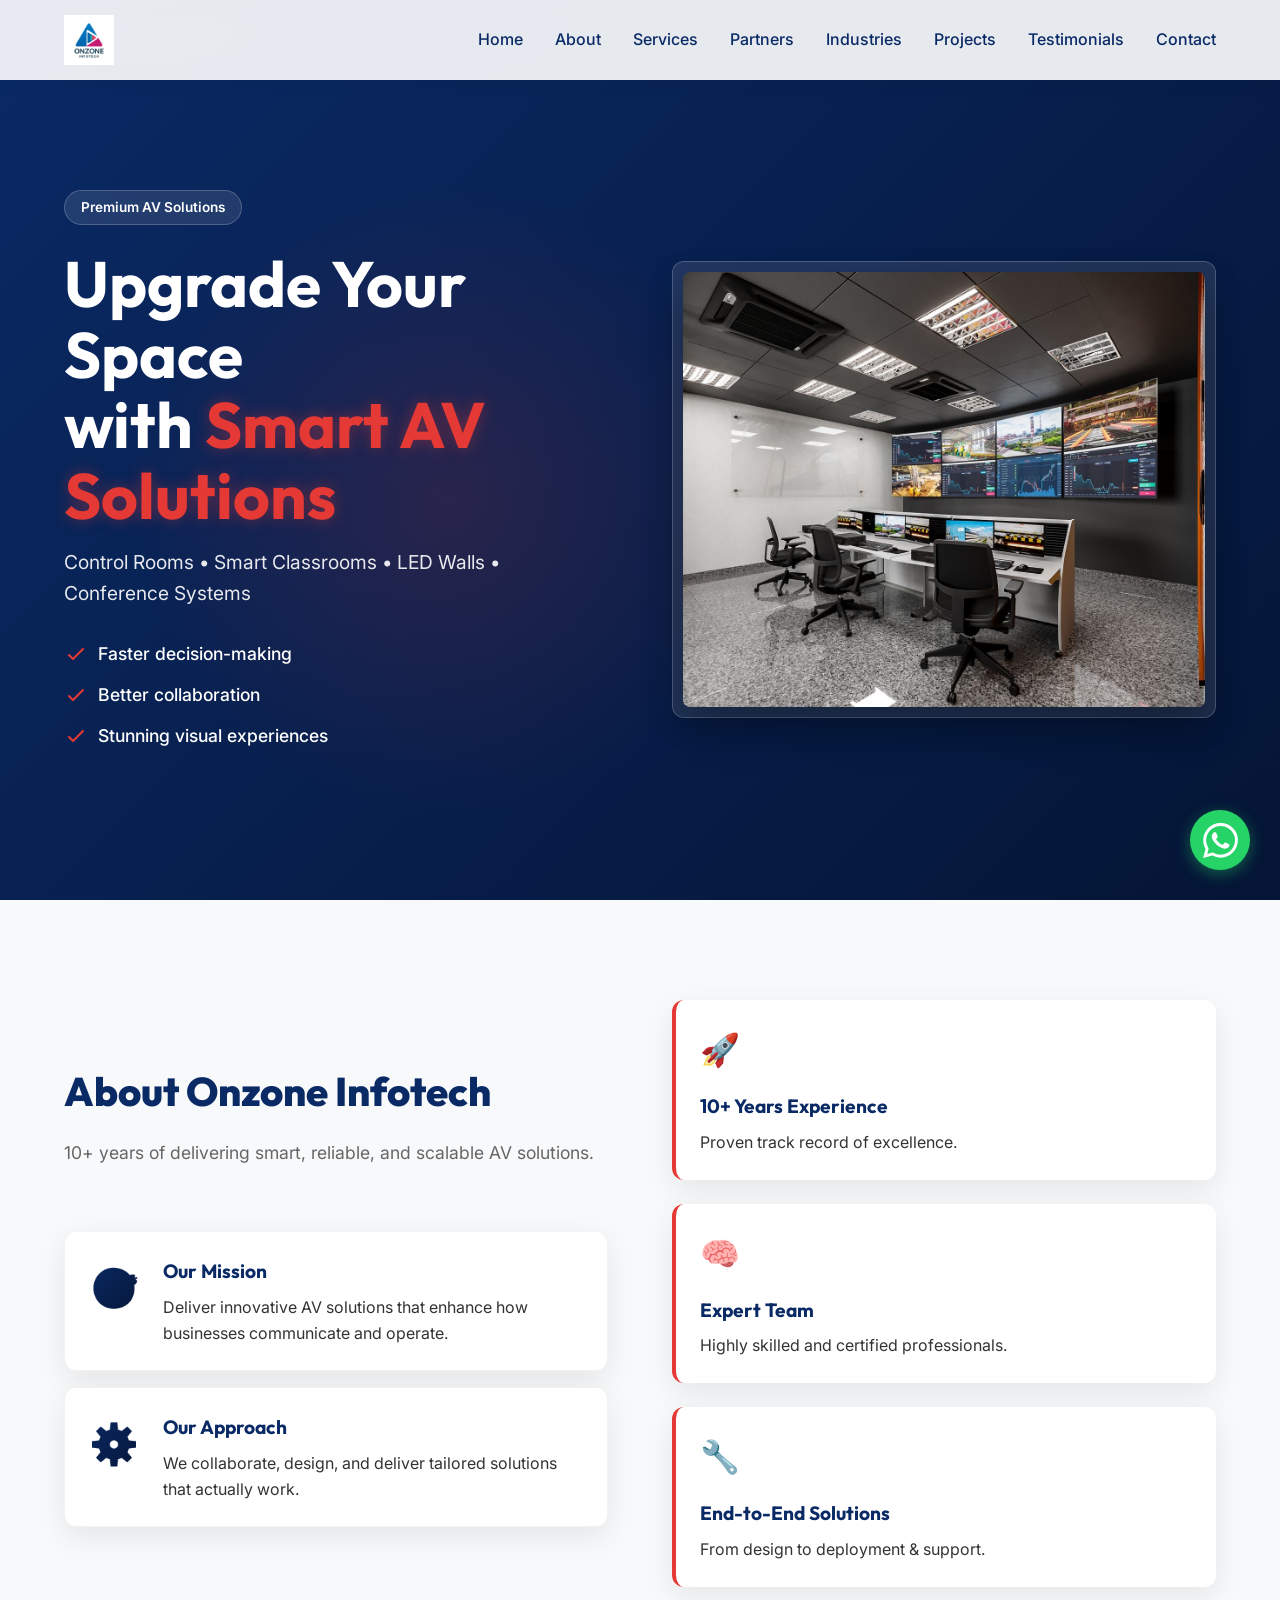
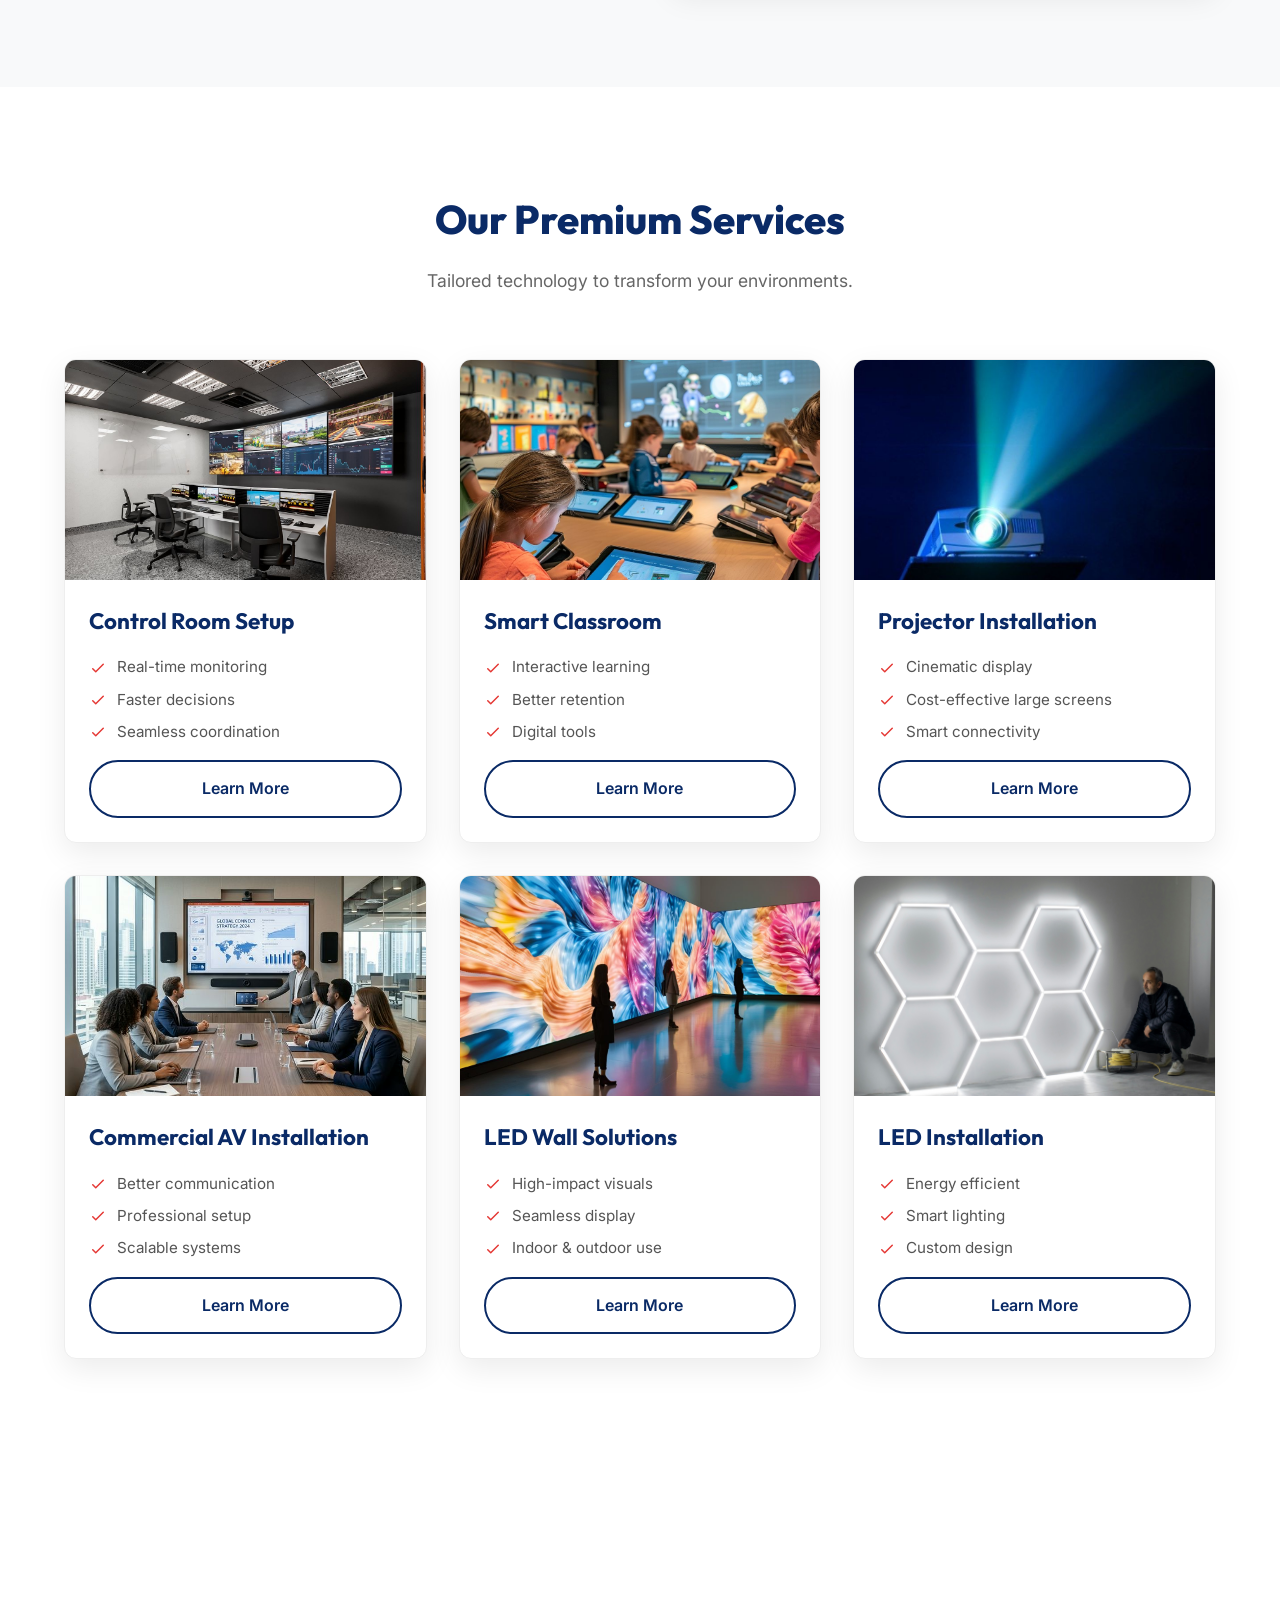
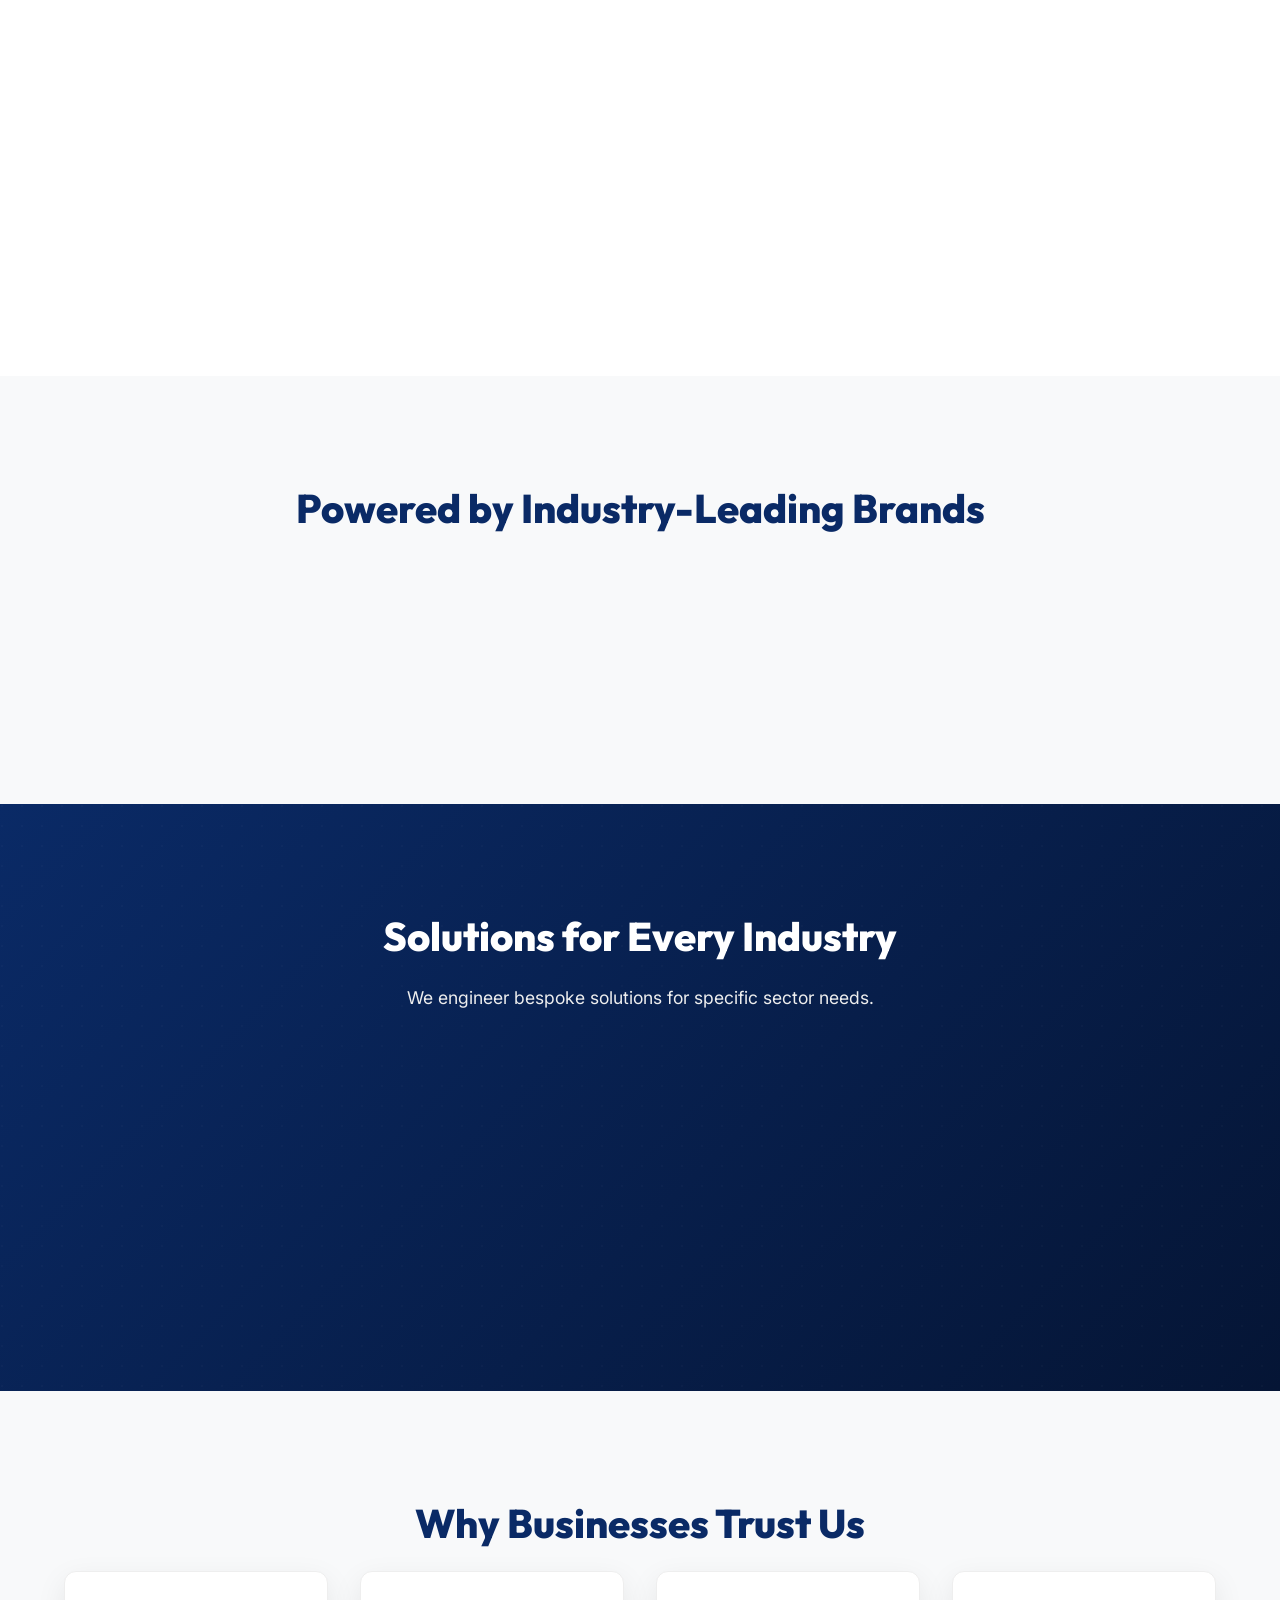
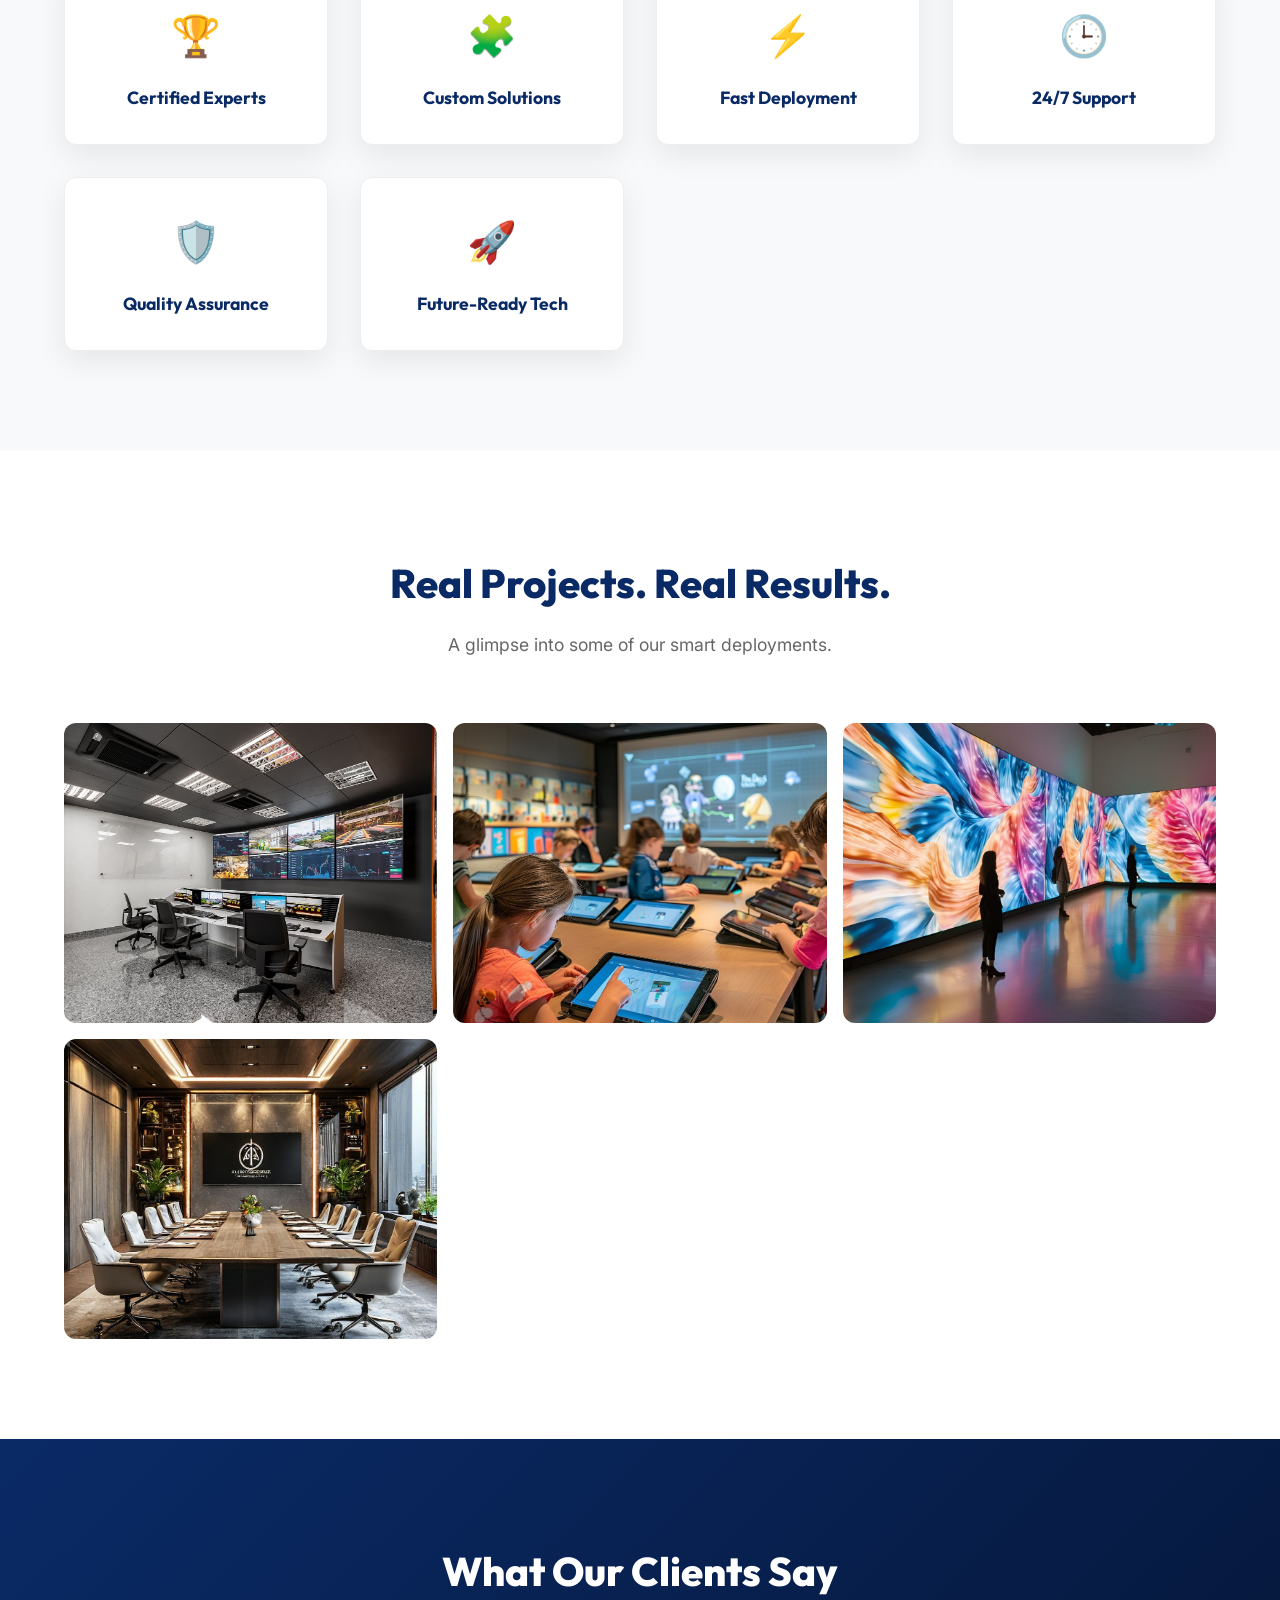
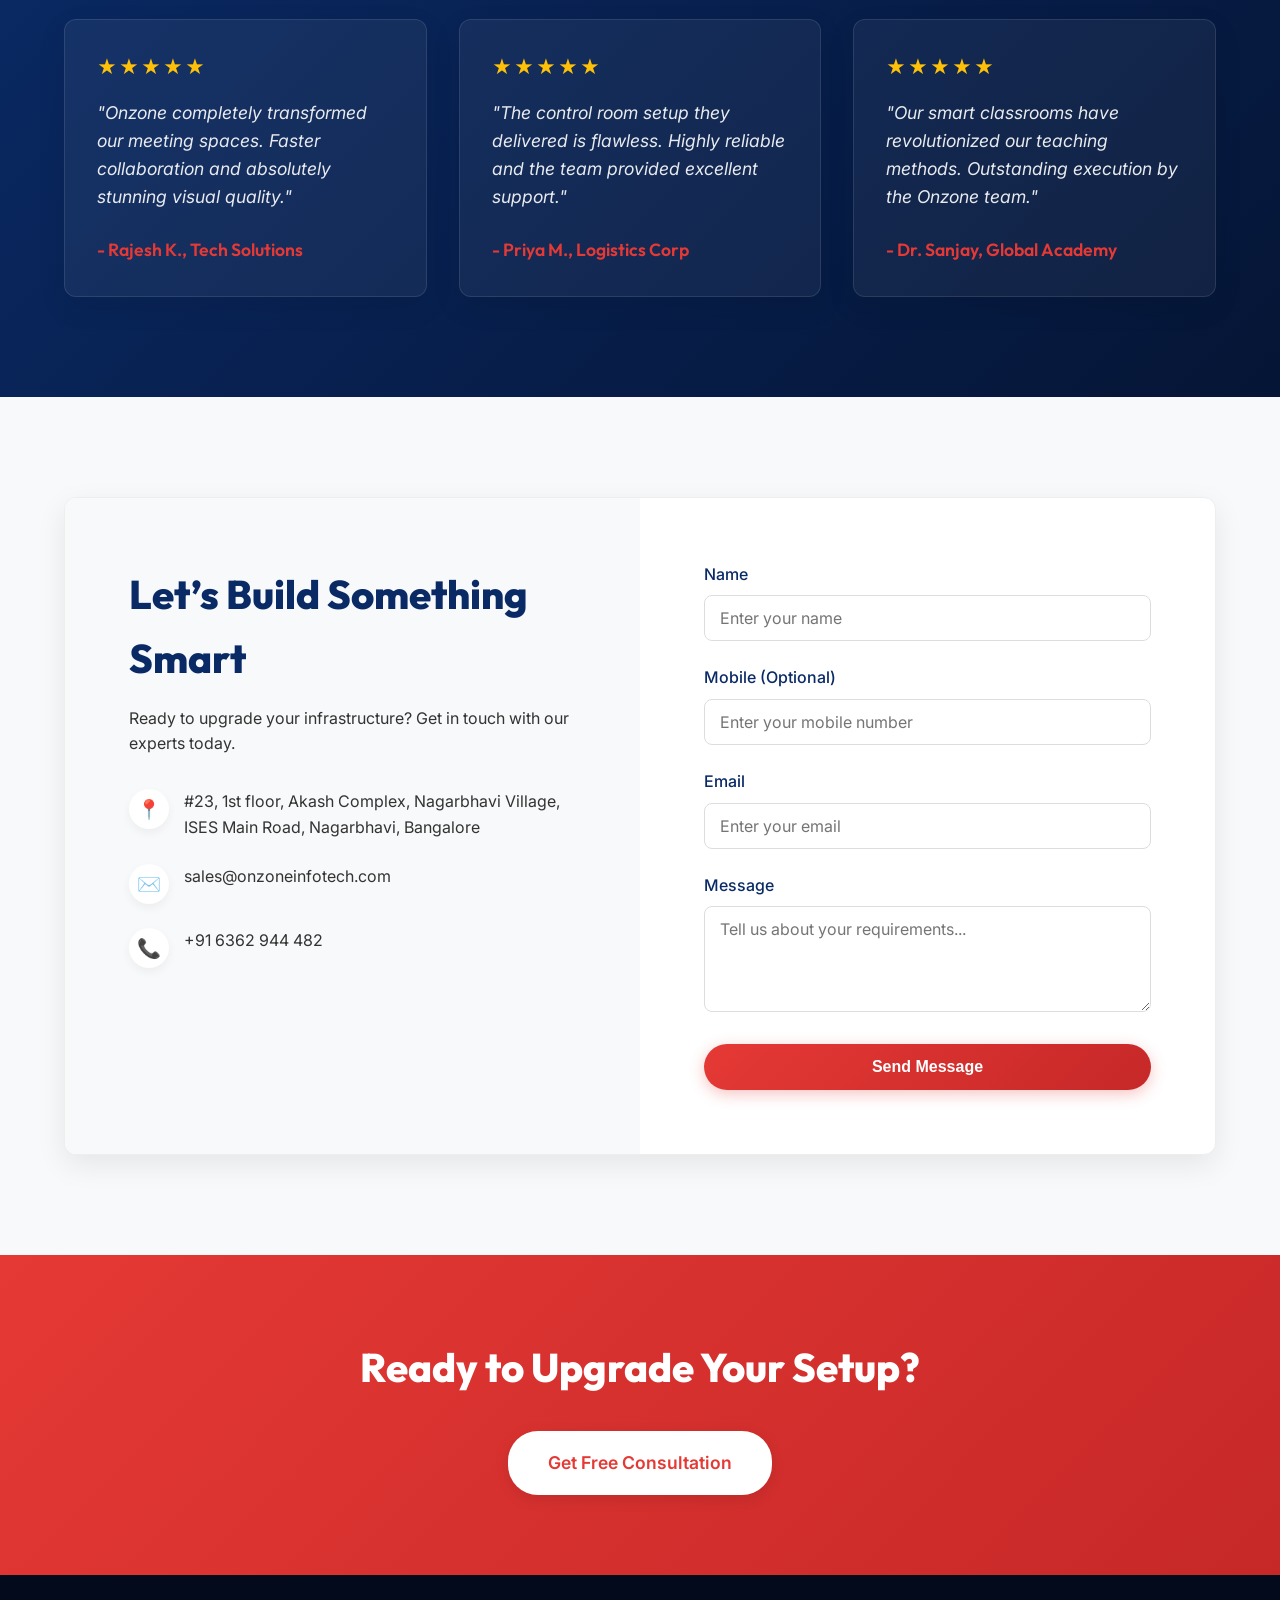
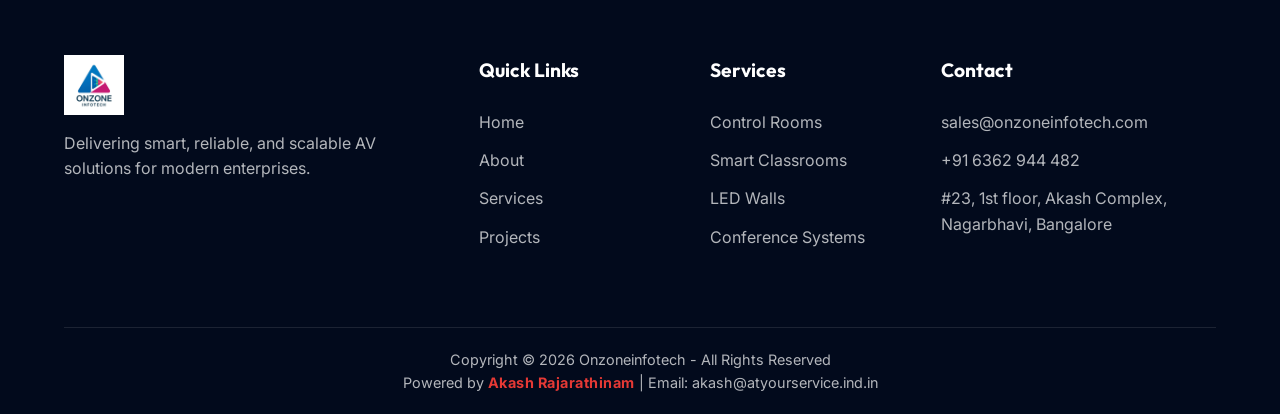
==== commit 958e89fe: "Added service pages and updated website UI" ====
--- a/index.html
+++ b/index.html
@@ -34,7 +34,7 @@
                 <a href="#contact" class="nav-link">Contact</a>
             </nav>
             
-            <a href="#contact" class="btn btn-primary d-none-mobile">Get Quote</a>
+            
             
             <button class="mobile-toggle" aria-label="Toggle Menu">
                 <span></span>
@@ -61,18 +61,12 @@
                 </ul>
                 
                 <div class="hero-buttons">
-                    <a href="#contact" class="btn btn-primary">Get a Quote</a>
-                    <a href="#contact" class="btn btn-outline">Contact Us</a>
                 </div>
             </div>
             
             <div class="hero-visual fade-in-up delay-2">
                 <div class="glass-card visual-wrapper">
                     <img src="images/controlroom.JPG" alt="Futuristic Control Room Setup" class="hero-img">
-                    <div class="visual-badge">
-                        <span class="pulse-dot"></span>
-                        Live System Active
-                    </div>
                 </div>
             </div>
         </div>
@@ -145,6 +139,9 @@
                             <li><svg viewBox="0 0 24 24" fill="none"><path d="M5 13l4 4L19 7" stroke="currentColor" stroke-width="2" stroke-linecap="round" stroke-linejoin="round"/></svg> Faster decisions</li>
                             <li><svg viewBox="0 0 24 24" fill="none"><path d="M5 13l4 4L19 7" stroke="currentColor" stroke-width="2" stroke-linecap="round" stroke-linejoin="round"/></svg> Seamless coordination</li>
                         </ul>
+                        <div class="mt-3">
+                            <a href="service-control-room.html" class="btn btn-outline w-100">Learn More</a>
+                        </div>
                     </div>
                 </div>
 
@@ -160,6 +157,9 @@
                             <li><svg viewBox="0 0 24 24" fill="none"><path d="M5 13l4 4L19 7" stroke="currentColor" stroke-width="2" stroke-linecap="round" stroke-linejoin="round"/></svg> Better retention</li>
                             <li><svg viewBox="0 0 24 24" fill="none"><path d="M5 13l4 4L19 7" stroke="currentColor" stroke-width="2" stroke-linecap="round" stroke-linejoin="round"/></svg> Digital tools</li>
                         </ul>
+                        <div class="mt-3">
+                            <a href="service-smart-classroom.html" class="btn btn-outline w-100">Learn More</a>
+                        </div>
                     </div>
                 </div>
 
@@ -175,6 +175,9 @@
                             <li><svg viewBox="0 0 24 24" fill="none"><path d="M5 13l4 4L19 7" stroke="currentColor" stroke-width="2" stroke-linecap="round" stroke-linejoin="round"/></svg> Cost-effective large screens</li>
                             <li><svg viewBox="0 0 24 24" fill="none"><path d="M5 13l4 4L19 7" stroke="currentColor" stroke-width="2" stroke-linecap="round" stroke-linejoin="round"/></svg> Smart connectivity</li>
                         </ul>
+                        <div class="mt-3">
+                            <a href="service-projector.html" class="btn btn-outline w-100">Learn More</a>
+                        </div>
                     </div>
                 </div>
 
@@ -190,6 +193,9 @@
                             <li><svg viewBox="0 0 24 24" fill="none"><path d="M5 13l4 4L19 7" stroke="currentColor" stroke-width="2" stroke-linecap="round" stroke-linejoin="round"/></svg> Professional setup</li>
                             <li><svg viewBox="0 0 24 24" fill="none"><path d="M5 13l4 4L19 7" stroke="currentColor" stroke-width="2" stroke-linecap="round" stroke-linejoin="round"/></svg> Scalable systems</li>
                         </ul>
+                        <div class="mt-3">
+                            <a href="service-commercial-av.html" class="btn btn-outline w-100">Learn More</a>
+                        </div>
                     </div>
                 </div>
 
@@ -205,6 +211,9 @@
                             <li><svg viewBox="0 0 24 24" fill="none"><path d="M5 13l4 4L19 7" stroke="currentColor" stroke-width="2" stroke-linecap="round" stroke-linejoin="round"/></svg> Seamless display</li>
                             <li><svg viewBox="0 0 24 24" fill="none"><path d="M5 13l4 4L19 7" stroke="currentColor" stroke-width="2" stroke-linecap="round" stroke-linejoin="round"/></svg> Indoor & outdoor use</li>
                         </ul>
+                        <div class="mt-3">
+                            <a href="service-led-wall.html" class="btn btn-outline w-100">Learn More</a>
+                        </div>
                     </div>
                 </div>
 
@@ -220,6 +229,9 @@
                             <li><svg viewBox="0 0 24 24" fill="none"><path d="M5 13l4 4L19 7" stroke="currentColor" stroke-width="2" stroke-linecap="round" stroke-linejoin="round"/></svg> Smart lighting</li>
                             <li><svg viewBox="0 0 24 24" fill="none"><path d="M5 13l4 4L19 7" stroke="currentColor" stroke-width="2" stroke-linecap="round" stroke-linejoin="round"/></svg> Custom design</li>
                         </ul>
+                        <div class="mt-3">
+                            <a href="service-led-installation.html" class="btn btn-outline w-100">Learn More</a>
+                        </div>
                     </div>
                 </div>
 
@@ -235,6 +247,9 @@
                             <li><svg viewBox="0 0 24 24" fill="none"><path d="M5 13l4 4L19 7" stroke="currentColor" stroke-width="2" stroke-linecap="round" stroke-linejoin="round"/></svg> Easy collaboration</li>
                             <li><svg viewBox="0 0 24 24" fill="none"><path d="M5 13l4 4L19 7" stroke="currentColor" stroke-width="2" stroke-linecap="round" stroke-linejoin="round"/></svg> One-click setup</li>
                         </ul>
+                        <div class="mt-3">
+                            <a href="service-conference-room.html" class="btn btn-outline w-100">Learn More</a>
+                        </div>
                     </div>
                 </div>
             </div>
--- a/style.css
+++ b/style.css
@@ -1012,3 +1012,131 @@
     padding: 2rem;
   }
 }
+
+/* Service Detail Pages */
+.page-hero {
+  position: relative;
+  min-height: 50vh;
+  display: flex;
+  align-items: center;
+  padding-top: 80px;
+  background-size: cover;
+  background-position: center;
+  background-repeat: no-repeat;
+  color: var(--white);
+  text-align: center;
+  overflow: hidden;
+}
+
+.page-hero::before {
+  content: '';
+  position: absolute;
+  top: 0; left: 0; right: 0; bottom: 0;
+  background: linear-gradient(to right, rgba(5,21,53,0.9), rgba(5,21,53,0.7));
+  z-index: 1;
+}
+
+.page-hero-container {
+  position: relative;
+  z-index: 2;
+  max-width: 800px;
+  margin: 0 auto;
+}
+
+.page-hero-title {
+  font-size: 3.5rem;
+  font-weight: 800;
+  margin-bottom: 1rem;
+}
+
+.page-hero-subtitle {
+  font-size: 1.2rem;
+  opacity: 0.9;
+  margin-bottom: 1.5rem;
+}
+
+.breadcrumb {
+  display: flex;
+  justify-content: center;
+  gap: 10px;
+  font-size: 0.95rem;
+  opacity: 0.8;
+}
+
+.breadcrumb a {
+  color: var(--white);
+  transition: var(--transition-fast);
+}
+
+.breadcrumb a:hover {
+  color: var(--bright-red);
+}
+
+.service-content-grid {
+  display: grid;
+  grid-template-columns: repeat(auto-fit, minmax(300px, 1fr));
+  gap: 2rem;
+  margin-top: 3rem;
+}
+
+.feature-box {
+  background: var(--white);
+  padding: 2rem;
+  border-radius: var(--border-radius);
+  box-shadow: var(--soft-shadow);
+  border-top: 4px solid var(--bright-red);
+  transition: var(--transition-normal);
+  display: flex;
+  flex-direction: column;
+}
+
+.feature-box:hover {
+  transform: translateY(-5px);
+  box-shadow: 0 15px 35px rgba(0, 0, 0, 0.1);
+}
+
+.feature-icon {
+  font-size: 2.5rem;
+  margin-bottom: 1rem;
+}
+
+.feature-box h4 {
+  font-size: 1.2rem;
+  color: var(--deep-blue);
+  margin-bottom: 0.8rem;
+}
+
+.feature-box p {
+  color: #555;
+  font-size: 0.95rem;
+  margin-bottom: 0.5rem;
+}
+
+.feature-box ul {
+  list-style: none;
+  margin-top: 0.5rem;
+  color: #555;
+  text-align: left;
+}
+
+.feature-box ul li {
+  margin-bottom: 0.5rem;
+  position: relative;
+  padding-left: 20px;
+  font-size: 0.95rem;
+}
+
+.feature-box ul li::before {
+  content: '•';
+  color: var(--bright-red);
+  position: absolute;
+  left: 0;
+  font-weight: bold;
+}
+
+@media (max-width: 767px) {
+  .page-hero-title {
+    font-size: 2.5rem;
+  }
+}
+
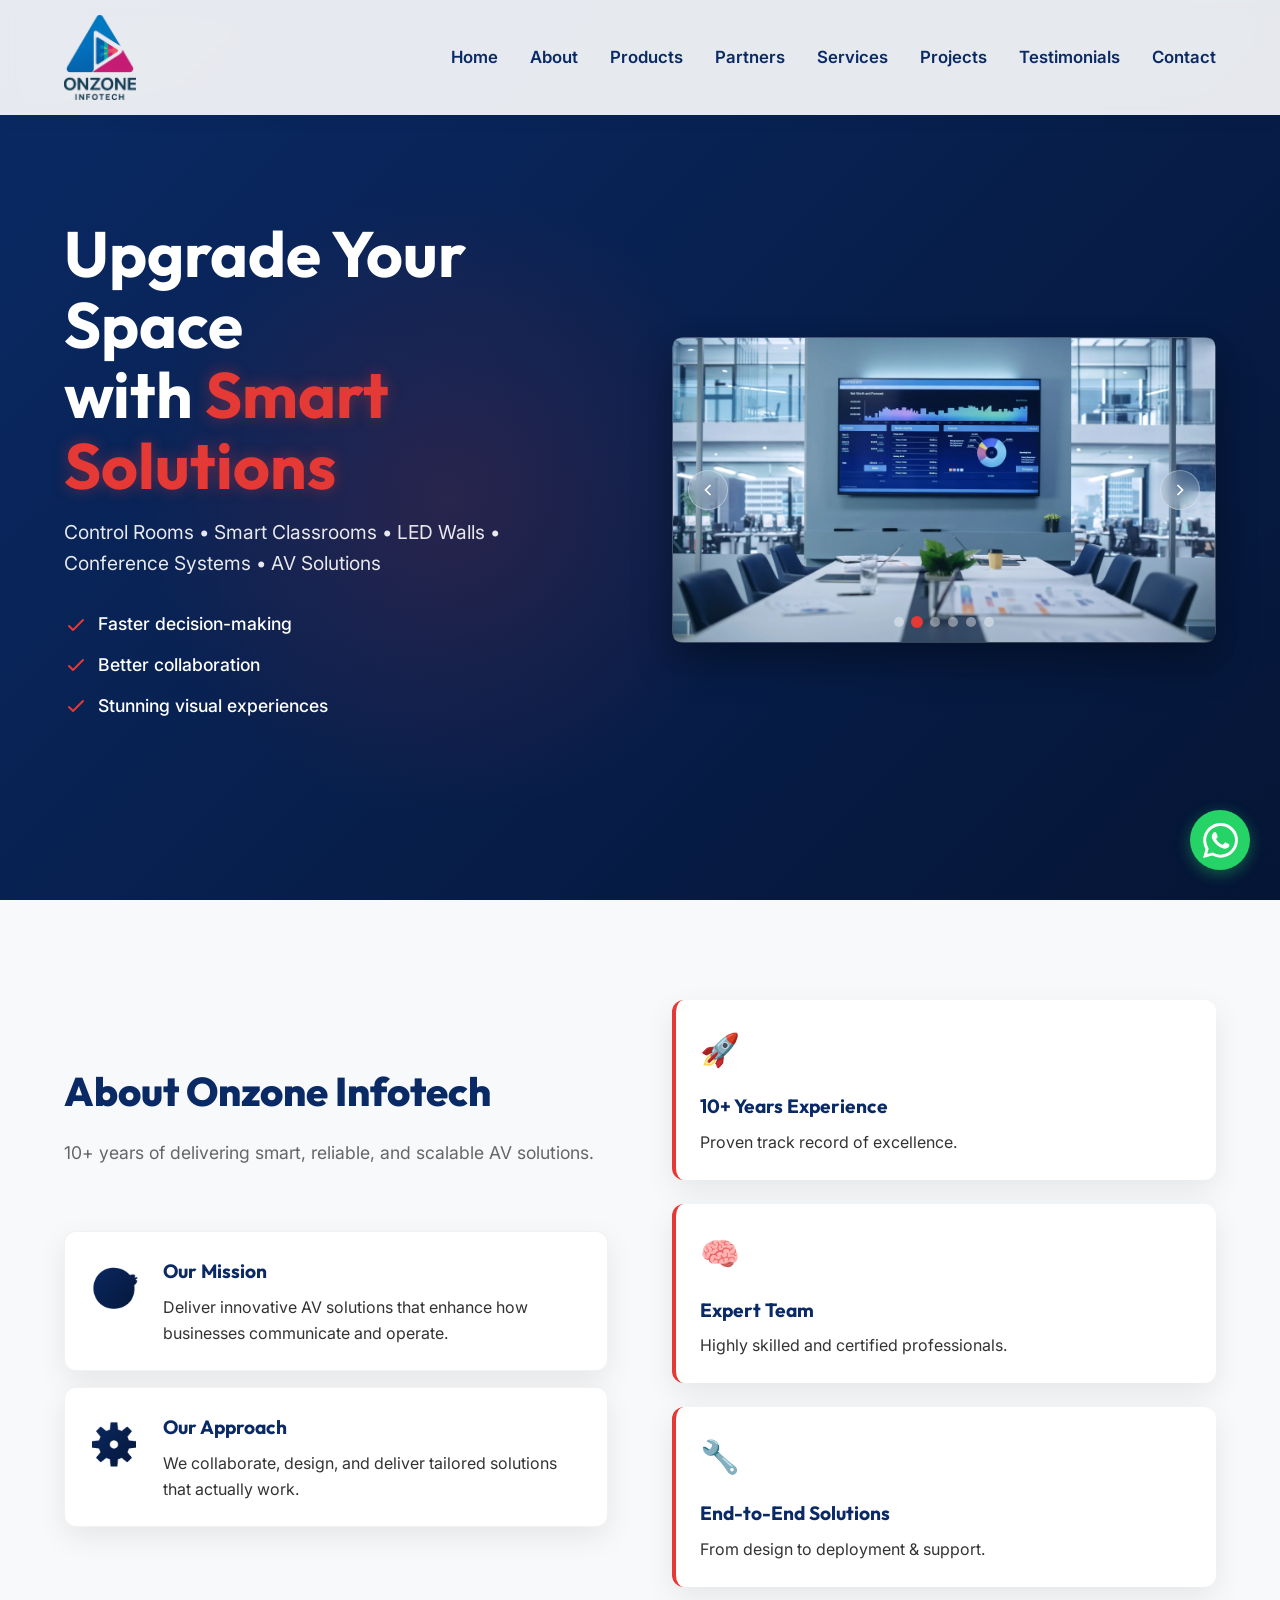
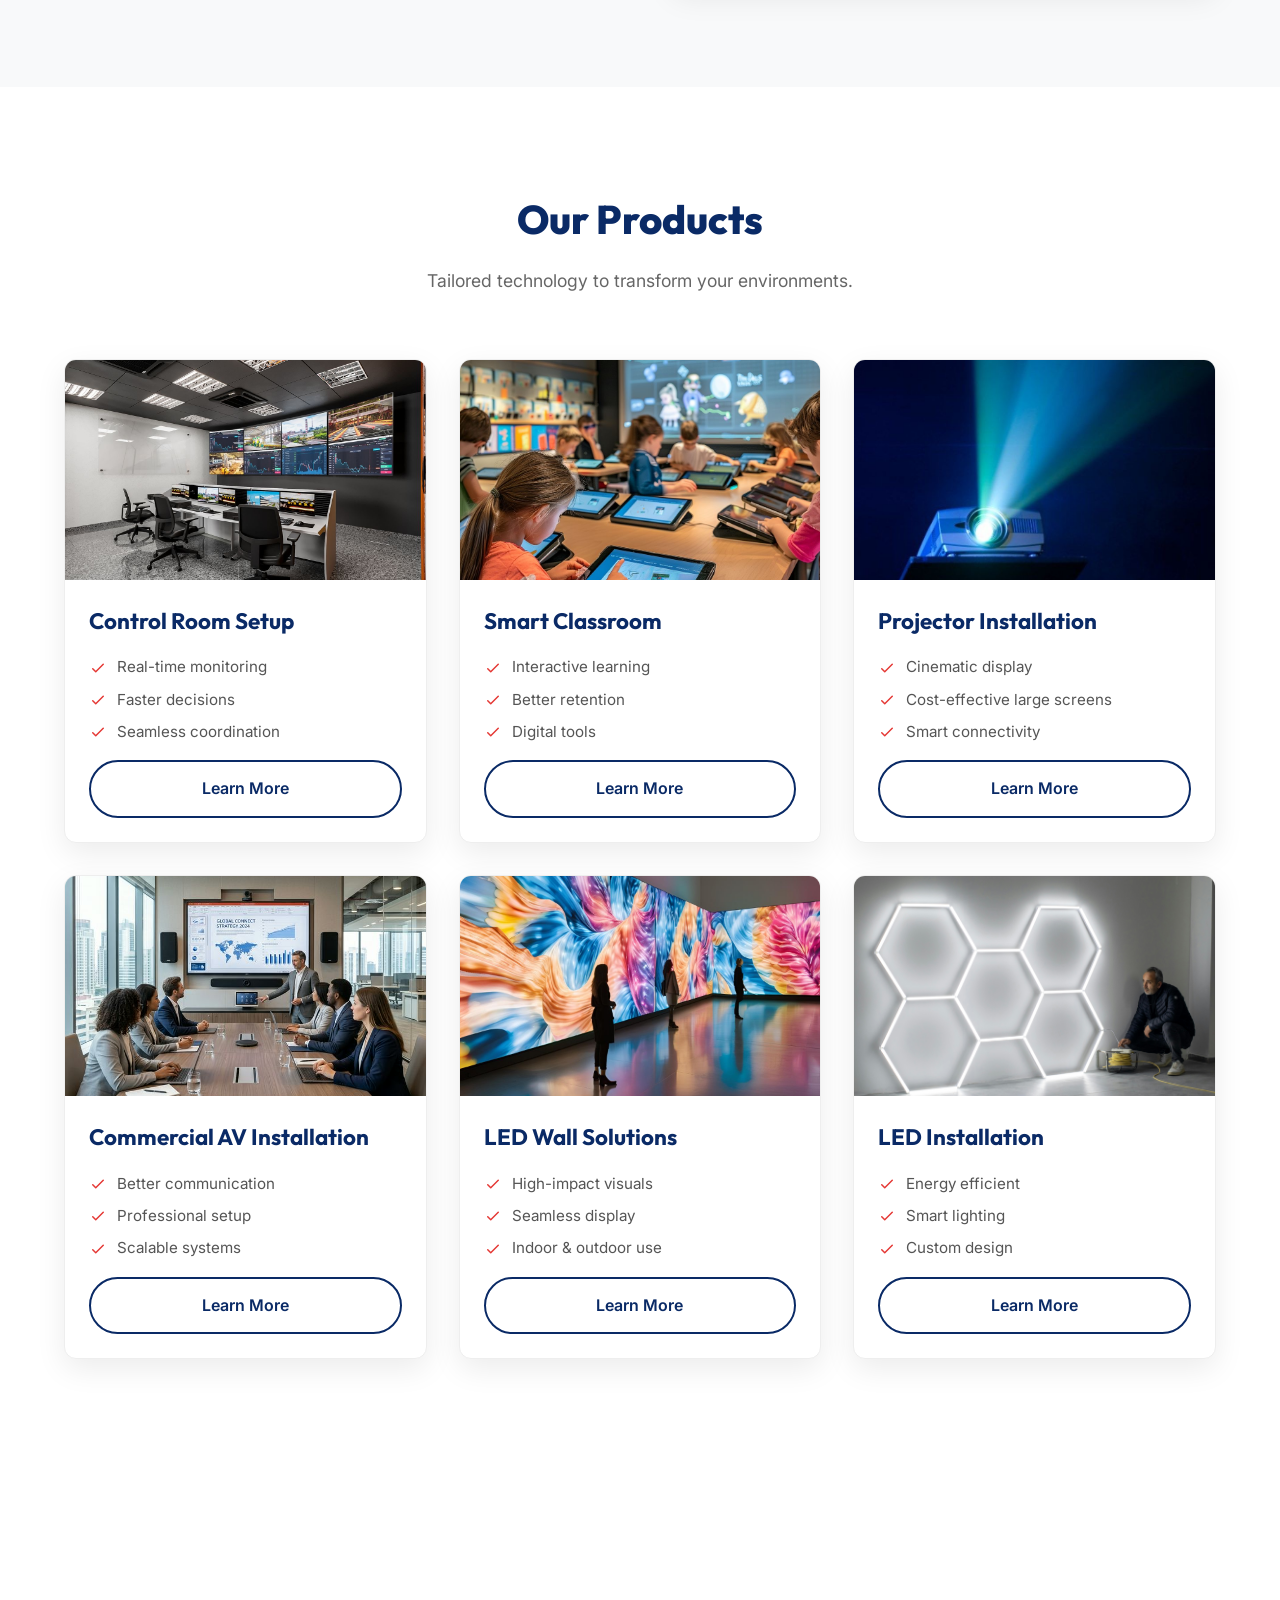
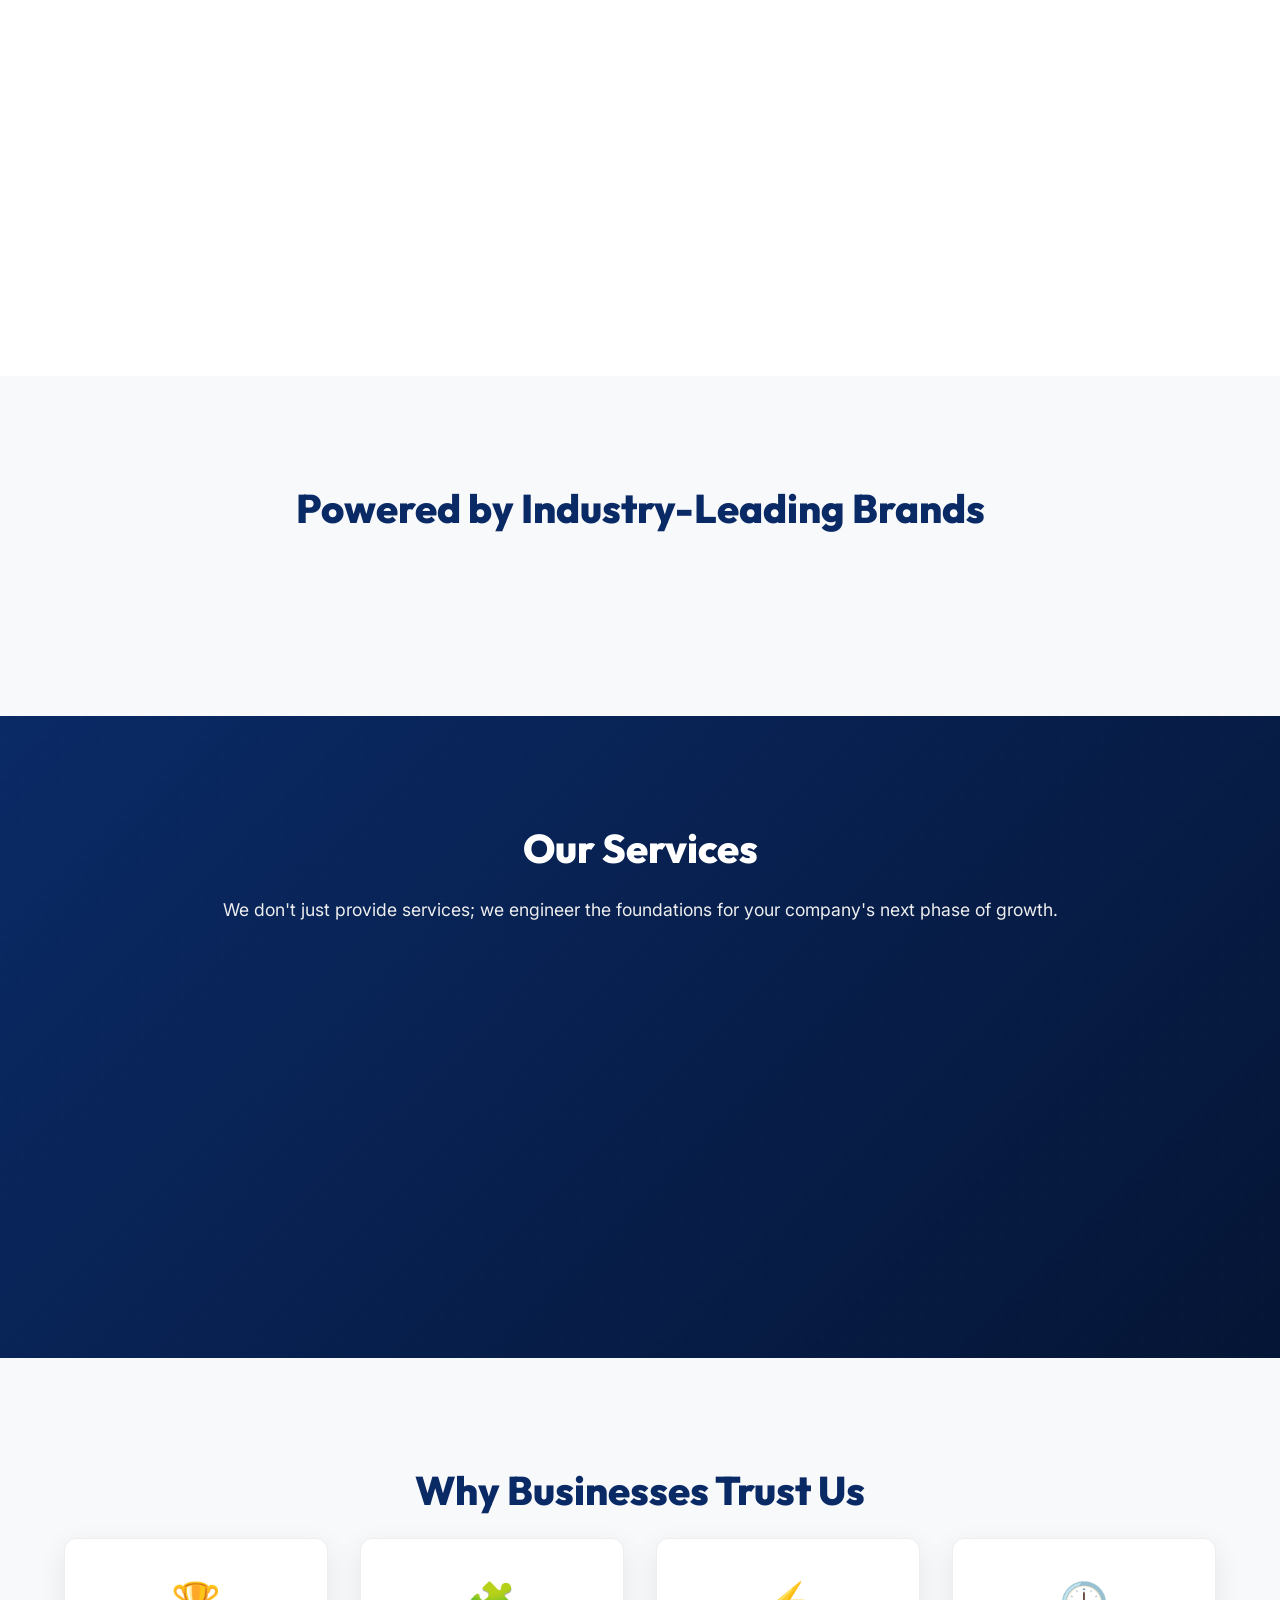
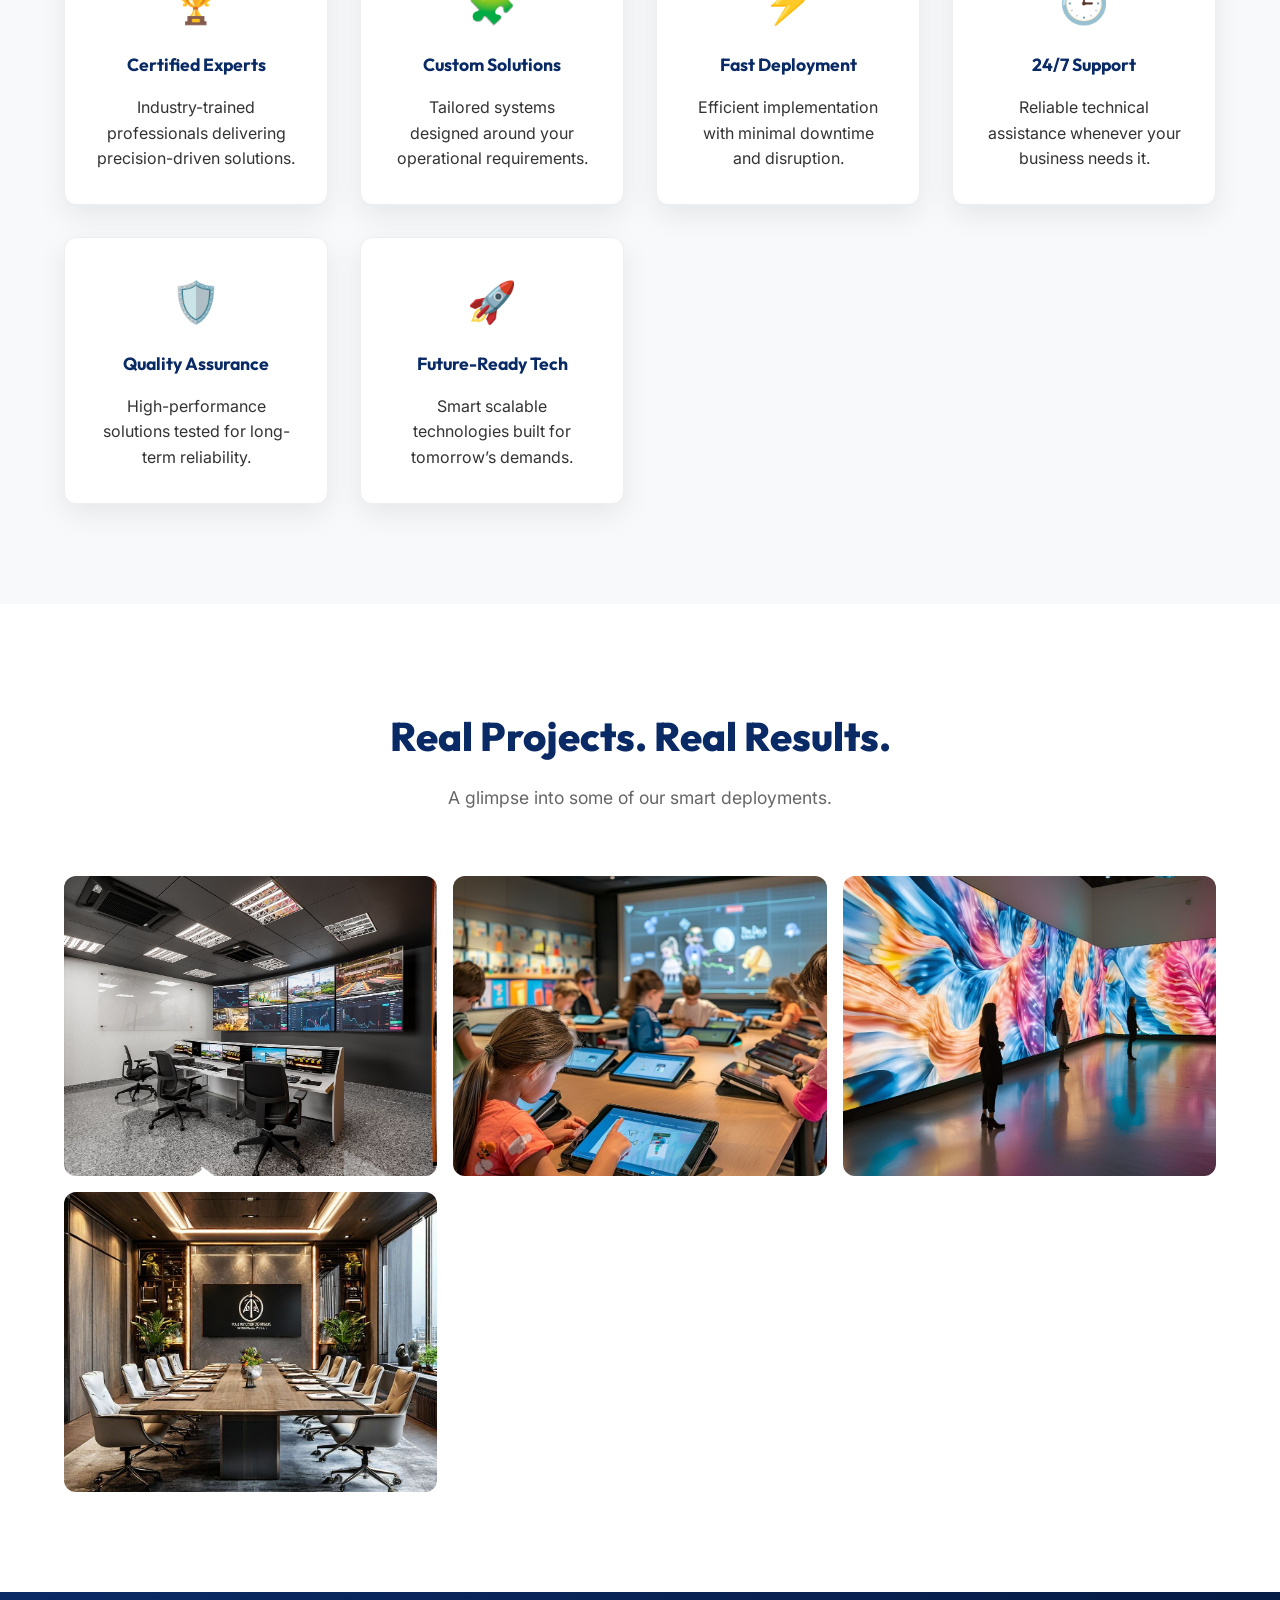
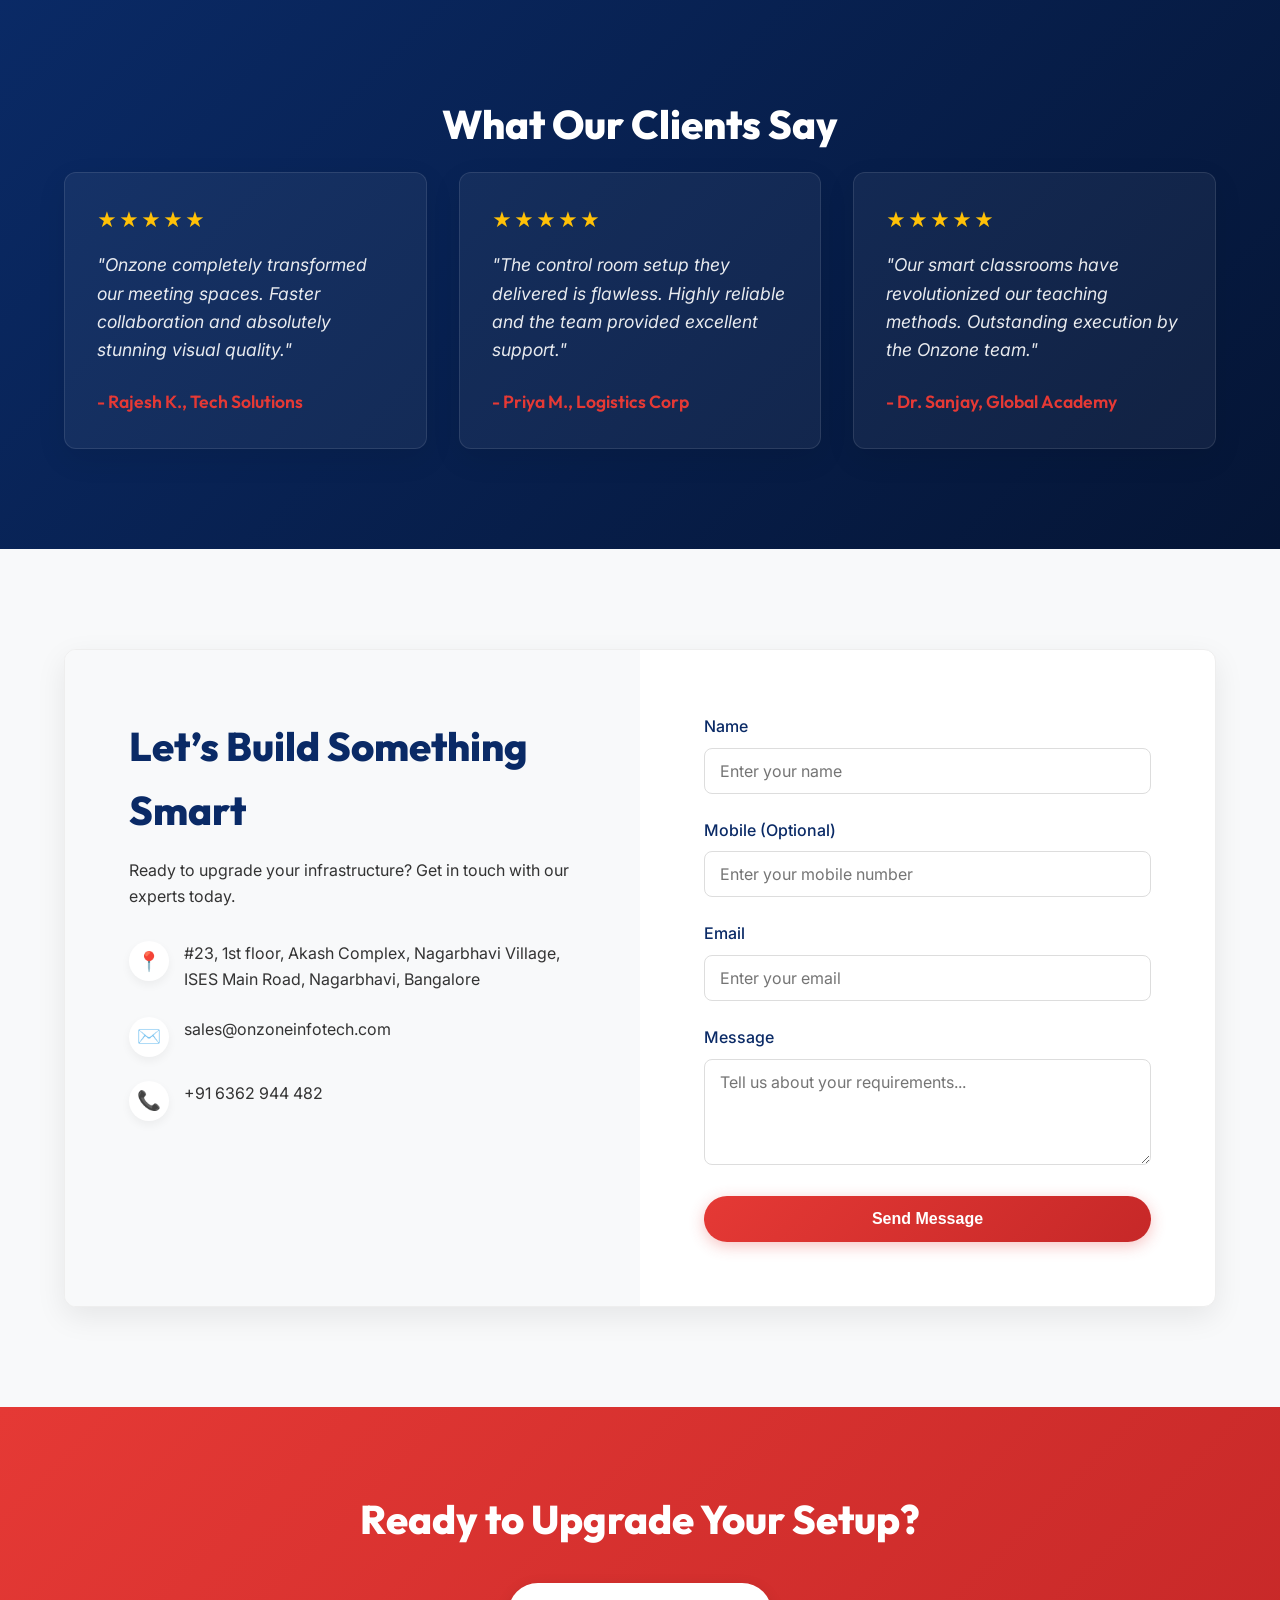
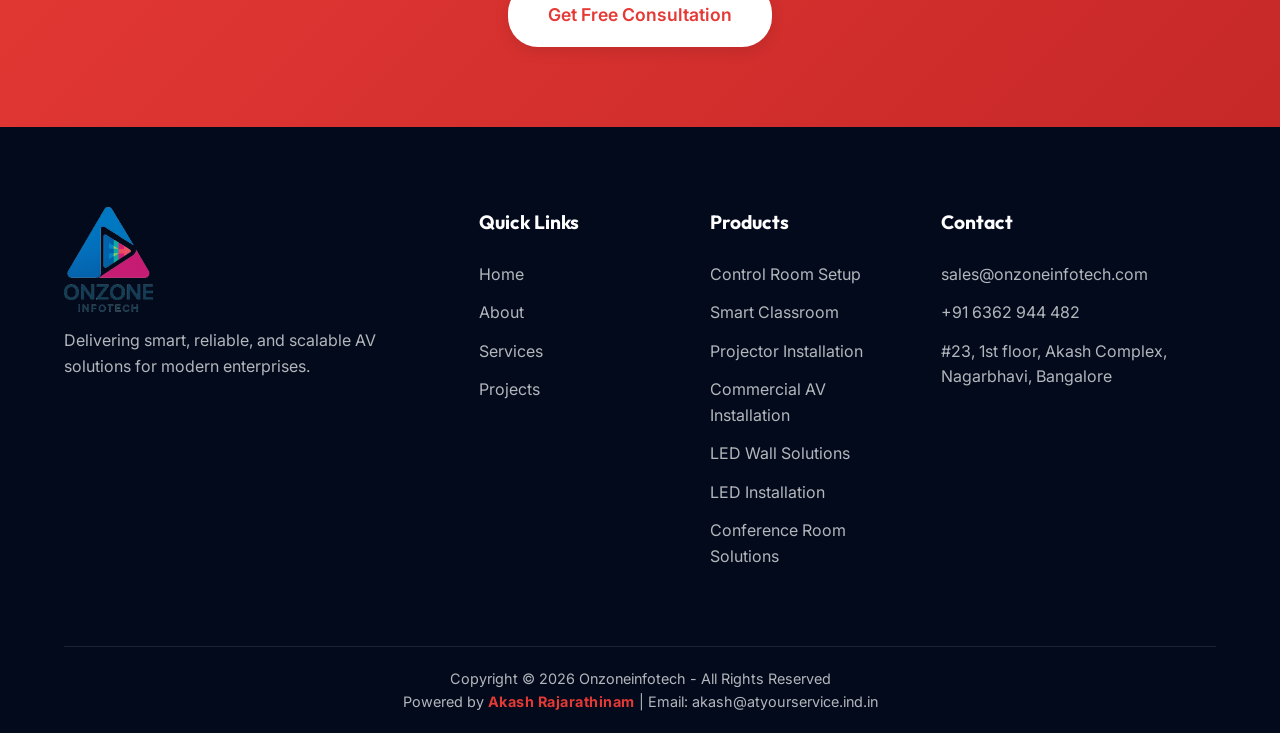
==== commit 7c0a6b4c: "Updated service pages and hero section fixes" ====
--- a/index.html
+++ b/index.html
@@ -12,7 +12,7 @@
     <link href="https://fonts.googleapis.com/css2?family=Inter:wght@300;400;500;600;700;800&family=Outfit:wght@400;500;600;700;800&display=swap" rel="stylesheet">
     
     <!-- Stylesheet -->
-    <link rel="stylesheet" href="style.css">
+    <link rel="stylesheet" href="style.css?v=5">
 </head>
 <body>
 
@@ -20,15 +20,15 @@
     <header class="navbar" id="navbar">
         <div class="container nav-container">
             <a href="#" class="logo">
-                <img src="images/Logo.jpg" alt="Onzone Infotech Logo">
+                <img src="images/logo_transparent.png" alt="Onzone Infotech Logo">
             </a>
             
             <nav class="nav-menu">
                 <a href="#home" class="nav-link">Home</a>
                 <a href="#about" class="nav-link">About</a>
-                <a href="#services" class="nav-link">Services</a>
+                <a href="#services" class="nav-link">Products</a>
                 <a href="#partners" class="nav-link">Partners</a>
-                <a href="#industries" class="nav-link">Industries</a>
+                <a href="#industries" class="nav-link">Services</a>
                 <a href="#projects" class="nav-link">Projects</a>
                 <a href="#testimonials" class="nav-link">Testimonials</a>
                 <a href="#contact" class="nav-link">Contact</a>
@@ -50,9 +50,8 @@
         <div class="hero-bg-glow"></div>
         <div class="container hero-container">
             <div class="hero-content fade-in-up">
-                <div class="badge">Premium AV Solutions</div>
-                <h1 class="hero-title">Upgrade Your Space<br>with <span>Smart AV Solutions</span></h1>
-                <p class="hero-subtitle">Control Rooms • Smart Classrooms • LED Walls • Conference Systems</p>
+                <h1 class="hero-title">Upgrade Your Space<br>with <span>Smart Solutions</span></h1>
+                <p class="hero-subtitle">Control Rooms • Smart Classrooms • LED Walls • Conference Systems • AV Solutions</p>
                 
                 <ul class="hero-hooks">
                     <li><svg viewBox="0 0 24 24" fill="none" class="check-icon"><path d="M5 13l4 4L19 7" stroke="currentColor" stroke-width="2" stroke-linecap="round" stroke-linejoin="round"/></svg> Faster decision-making</li>
@@ -65,8 +64,33 @@
             </div>
             
             <div class="hero-visual fade-in-up delay-2">
-                <div class="glass-card visual-wrapper">
-                    <img src="images/controlroom.JPG" alt="Futuristic Control Room Setup" class="hero-img">
+                <div class="glass-card visual-wrapper carousel-wrapper">
+                    <div class="carousel-container">
+                        <div class="carousel-track" id="heroCarousel">
+                            <img src="images/carousel1.png" alt="Carousel 1" class="carousel-slide active">
+                            <img src="images/carousel2.png" alt="Carousel 2" class="carousel-slide">
+                            <img src="images/carousel3.png" alt="Carousel 3" class="carousel-slide">
+                            <img src="images/carousel4.png" alt="Carousel 4" class="carousel-slide">
+                            <img src="images/carousel5.png" alt="Carousel 5" class="carousel-slide">
+                            <img src="images/carousel6.png" alt="Carousel 6" class="carousel-slide">
+                        </div>
+                        
+                        <button class="carousel-btn prev" id="carouselPrev" aria-label="Previous Slide">
+                            <svg viewBox="0 0 24 24" fill="none" stroke="currentColor" stroke-width="2"><path d="M15 18l-6-6 6-6"/></svg>
+                        </button>
+                        <button class="carousel-btn next" id="carouselNext" aria-label="Next Slide">
+                            <svg viewBox="0 0 24 24" fill="none" stroke="currentColor" stroke-width="2"><path d="M9 18l6-6-6-6"/></svg>
+                        </button>
+                        
+                        <div class="carousel-indicators" id="carouselIndicators">
+                            <span class="dot active" data-index="0"></span>
+                            <span class="dot" data-index="1"></span>
+                            <span class="dot" data-index="2"></span>
+                            <span class="dot" data-index="3"></span>
+                            <span class="dot" data-index="4"></span>
+                            <span class="dot" data-index="5"></span>
+                        </div>
+                    </div>
                 </div>
             </div>
         </div>
@@ -123,7 +147,7 @@
     <!-- SERVICES SECTION -->
     <section class="services section-padding" id="services">
         <div class="container text-center">
-            <h2 class="section-title">Our Premium Services</h2>
+            <h2 class="section-title">Our Products</h2>
             <p class="section-subtitle">Tailored technology to transform your environments.</p>
             
             <div class="services-grid">
@@ -293,35 +317,35 @@
     <!-- INDUSTRIES SECTION -->
     <section class="industries section-padding" id="industries">
         <div class="container text-center">
-            <h2 class="section-title text-white">Solutions for Every Industry</h2>
-            <p class="section-subtitle text-light">We engineer bespoke solutions for specific sector needs.</p>
+            <h2 class="section-title text-white">Our Services</h2>
+            <p class="section-subtitle text-light">We don't just provide services; we engineer the foundations for your company's next phase of growth.</p>
             
             <div class="industries-grid">
-                <div class="industry-card fade-in-up delay-1">
-                    <div class="ind-icon">🏢</div>
-                    <h3>Corporate</h3>
-                    <p>Smarter meetings</p>
-                </div>
-                <div class="industry-card fade-in-up delay-2">
-                    <div class="ind-icon">🎓</div>
-                    <h3>Education</h3>
-                    <p>Better learning</p>
-                </div>
-                <div class="industry-card fade-in-up delay-3">
-                    <div class="ind-icon">🏥</div>
-                    <h3>Healthcare</h3>
-                    <p>Reliable systems</p>
-                </div>
-                <div class="industry-card fade-in-up delay-4">
+                <a href="for-business.html" class="industry-card fade-in-up delay-1">
+                    <div class="ind-icon">💼</div>
+                    <h3>For Business</h3>
+                    <p>Smart solutions for enterprises</p>
+                </a>
+                <a href="install-integration.html" class="industry-card fade-in-up delay-2">
+                    <div class="ind-icon">🛠️</div>
+                    <h3>Install & Integration</h3>
+                    <p>Seamless setup. Reliable integration.</p>
+                </a>
+                <a href="innovators.html" class="industry-card fade-in-up delay-3">
+                    <div class="ind-icon">🚀</div>
+                    <h3>For Innovators</h3>
+                    <p>Technology built for innovation</p>
+                </a>
+                <a href="retailers.html" class="industry-card fade-in-up delay-4">
                     <div class="ind-icon">🛍️</div>
-                    <h3>Retail</h3>
-                    <p>Engaging displays</p>
-                </div>
-                <div class="industry-card fade-in-up delay-5">
-                    <div class="ind-icon">🏛️</div>
-                    <h3>Government</h3>
-                    <p>Secure operations</p>
-                </div>
+                    <h3>Retailers</h3>
+                    <p>Smart retail engagement systems</p>
+                </a>
+                <a href="maintenance-repair.html" class="industry-card fade-in-up delay-5">
+                    <div class="ind-icon">🔧</div>
+                    <h3>Maintenance & Repair</h3>
+                    <p>Reliable support & maintenance</p>
+                </a>
             </div>
         </div>
     </section>
@@ -335,26 +359,32 @@
                 <div class="why-card glass-card fade-in-up">
                     <div class="why-icon">🏆</div>
                     <h4>Certified Experts</h4>
+                    <p>Industry-trained professionals delivering precision-driven solutions.</p>
                 </div>
                 <div class="why-card glass-card fade-in-up delay-1">
                     <div class="why-icon">🧩</div>
                     <h4>Custom Solutions</h4>
+                    <p>Tailored systems designed around your operational requirements.</p>
                 </div>
                 <div class="why-card glass-card fade-in-up delay-2">
                     <div class="why-icon">⚡</div>
                     <h4>Fast Deployment</h4>
+                    <p>Efficient implementation with minimal downtime and disruption.</p>
                 </div>
                 <div class="why-card glass-card fade-in-up delay-3">
                     <div class="why-icon">🕒</div>
                     <h4>24/7 Support</h4>
+                    <p>Reliable technical assistance whenever your business needs it.</p>
                 </div>
                 <div class="why-card glass-card fade-in-up delay-4">
                     <div class="why-icon">🛡️</div>
                     <h4>Quality Assurance</h4>
+                    <p>High-performance solutions tested for long-term reliability.</p>
                 </div>
                 <div class="why-card glass-card fade-in-up delay-5">
                     <div class="why-icon">🚀</div>
                     <h4>Future-Ready Tech</h4>
+                    <p>Smart scalable technologies built for tomorrow’s demands.</p>
                 </div>
             </div>
         </div>
@@ -488,7 +518,7 @@
         <div class="container">
             <div class="footer-grid">
                 <div class="footer-col">
-                    <img src="images/Logo.jpg" alt="Onzone Infotech" class="footer-logo">
+                    <img src="images/logo_transparent.png" alt="Onzone Infotech" class="footer-logo">
                     <p class="mt-3">Delivering smart, reliable, and scalable AV solutions for modern enterprises.</p>
                 </div>
                 
@@ -503,12 +533,15 @@
                 </div>
                 
                 <div class="footer-col">
-                    <h3>Services</h3>
+                    <h3>Products</h3>
                     <ul class="footer-links">
-                        <li><a href="#services">Control Rooms</a></li>
-                        <li><a href="#services">Smart Classrooms</a></li>
-                        <li><a href="#services">LED Walls</a></li>
-                        <li><a href="#services">Conference Systems</a></li>
+                        <li><a href="service-control-room.html">Control Room Setup</a></li>
+                        <li><a href="service-smart-classroom.html">Smart Classroom</a></li>
+                        <li><a href="service-projector.html">Projector Installation</a></li>
+                        <li><a href="service-commercial-av.html">Commercial AV Installation</a></li>
+                        <li><a href="service-led-wall.html">LED Wall Solutions</a></li>
+                        <li><a href="service-led-installation.html">LED Installation</a></li>
+                        <li><a href="service-conference-room.html">Conference Room Solutions</a></li>
                     </ul>
                 </div>
                 
@@ -537,6 +570,6 @@
     </a>
 
     <!-- Script -->
-    <script src="script.js"></script>
+    <script src="script.js?v=5"></script>
 </body>
 </html>
--- a/style.css
+++ b/style.css
@@ -192,7 +192,7 @@
 }
 
 .logo img {
-  height: 50px;
+  height: 85px;
   object-fit: contain;
 }
 
@@ -202,7 +202,8 @@
 }
 
 .nav-link {
-  font-weight: 500;
+  font-weight: 600;
+  font-size: 1.05rem;
   color: var(--deep-blue);
   position: relative;
   transition: var(--transition-fast);
@@ -517,11 +518,11 @@
 
 /* Partners */
 .partners-grid {
-  display: grid;
-  grid-template-columns: repeat(auto-fit, minmax(120px, 1fr));
+  display: flex;
+  flex-wrap: wrap;
+  justify-content: center;
   gap: 3rem;
   align-items: center;
-  justify-items: center;
 }
 
 .partner-logo img {
@@ -796,7 +797,7 @@
 }
 
 .footer-logo {
-  max-height: 60px;
+  max-height: 105px;
   max-width: 100%;
   width: auto;
   object-fit: contain;
@@ -919,7 +920,7 @@
 /* Responsive */
 @media (max-width: 1023px) {
   .nav-container {
-    justify-content: flex-start;
+    justify-content: space-between;
   }
 
   .nav-menu {
@@ -952,15 +953,15 @@
   
   .mobile-toggle {
     display: block;
-    order: 1;
-    margin-left: 0;
-    margin-right: 16px;
+    order: 3;
+    margin-left: auto;
+    margin-right: 0;
     position: relative;
     z-index: 1001;
   }
   
   .logo {
-    order: 2;
+    order: 1;
   }
   
   .d-none-mobile {
@@ -1016,10 +1017,11 @@
 /* Service Detail Pages */
 .page-hero {
   position: relative;
-  min-height: 50vh;
-  display: flex;
-  align-items: center;
-  padding-top: 80px;
+  min-height: 60vh;
+  display: flex;
+  align-items: center;
+  padding-top: 160px;
+  padding-bottom: 60px;
   background-size: cover;
   background-position: center;
   background-repeat: no-repeat;
@@ -1032,7 +1034,7 @@
   content: '';
   position: absolute;
   top: 0; left: 0; right: 0; bottom: 0;
-  background: linear-gradient(to right, rgba(5,21,53,0.9), rgba(5,21,53,0.7));
+  background: linear-gradient(to right, rgba(5,21,53,0.85), rgba(5,21,53,0.6));
   z-index: 1;
 }
 
@@ -1044,31 +1046,50 @@
 }
 
 .page-hero-title {
-  font-size: 3.5rem;
+  font-size: 4rem;
   font-weight: 800;
-  margin-bottom: 1rem;
+  margin-bottom: 1.5rem;
+  text-shadow: 0 4px 12px rgba(0,0,0,0.4);
+  letter-spacing: -0.5px;
 }
 
 .page-hero-subtitle {
-  font-size: 1.2rem;
-  opacity: 0.9;
-  margin-bottom: 1.5rem;
+  font-size: 1.35rem;
+  opacity: 0.95;
+  font-weight: 400;
+  max-width: 700px;
+  margin: 0 auto 2rem;
+  line-height: 1.6;
+  text-shadow: 0 2px 8px rgba(0,0,0,0.5);
 }
 
 .breadcrumb {
-  display: flex;
+  display: inline-flex;
   justify-content: center;
-  gap: 10px;
-  font-size: 0.95rem;
-  opacity: 0.8;
+  gap: 12px;
+  font-size: 1rem;
+  font-weight: 500;
+  color: rgba(255, 255, 255, 0.9);
+  background: rgba(0, 0, 0, 0.3);
+  padding: 10px 24px;
+  border-radius: 30px;
+  backdrop-filter: blur(8px);
+  -webkit-backdrop-filter: blur(8px);
+  border: 1px solid rgba(255, 255, 255, 0.1);
+  margin-bottom: 2rem;
 }
 
 .breadcrumb a {
   color: var(--white);
   transition: var(--transition-fast);
+  text-decoration: none;
 }
 
 .breadcrumb a:hover {
+  color: var(--bright-red);
+}
+
+.breadcrumb span.current {
   color: var(--bright-red);
 }
 
@@ -1138,5 +1159,212 @@
   .page-hero-title {
     font-size: 2.5rem;
   }
-}
-
+  .page-hero {
+    padding-top: 130px;
+    min-height: 50vh;
+  }
+}
+
+/* Feature Showcase (New Layout) */
+.bg-light {
+  background-color: #f8f9fa;
+}
+
+.feature-showcase {
+  padding: 3rem;
+  text-align: left;
+  display: grid;
+  grid-template-columns: 1fr;
+  gap: 2rem;
+  align-items: center;
+  background: var(--white);
+  border: 1px solid rgba(0,0,0,0.05);
+  box-shadow: var(--soft-shadow);
+  border-radius: var(--border-radius);
+  margin-bottom: 2rem;
+  transition: transform 0.4s ease, box-shadow 0.4s ease, opacity 0.8s ease;
+}
+
+@media (min-width: 768px) {
+  .feature-showcase {
+    grid-template-columns: 80px 1fr;
+    gap: 3rem;
+  }
+}
+
+.feature-showcase:hover {
+  transform: translateY(-5px);
+  box-shadow: 0 15px 30px rgba(0,0,0,0.1);
+}
+
+.feature-icon-large {
+  font-size: 2.5rem;
+  background: linear-gradient(135deg, rgba(229, 57, 53, 0.1), rgba(229, 57, 53, 0.05));
+  width: 80px;
+  height: 80px;
+  display: flex;
+  align-items: center;
+  justify-content: center;
+  border-radius: 16px;
+  border: 1px solid rgba(229, 57, 53, 0.2);
+  box-shadow: 0 10px 20px rgba(0,0,0,0.05);
+}
+
+.feature-header h3 {
+  font-size: 1.8rem;
+  margin-bottom: 0.5rem;
+  color: var(--deep-blue);
+}
+
+.highlight-intro {
+  font-size: 1.1rem;
+  color: var(--text-dark);
+  line-height: 1.6;
+  opacity: 0.8;
+}
+
+.feature-bullets {
+  background: rgba(0,0,0,0.02);
+  padding: 2rem;
+  border-radius: 16px;
+  border: 1px solid rgba(0,0,0,0.05);
+}
+
+@media (min-width: 768px) {
+  .feature-showcase {
+    grid-template-columns: 1fr 1fr;
+  }
+  .feature-header {
+    padding-right: 2rem;
+  }
+}
+
+.feature-bullets ul {
+  list-style: none;
+  padding: 0;
+  margin: 0;
+}
+
+.feature-bullets li {
+  display: flex;
+  align-items: flex-start;
+  gap: 12px;
+  margin-bottom: 1.2rem;
+  font-size: 1.05rem;
+  line-height: 1.4;
+  color: var(--text-dark);
+}
+
+.feature-bullets li:last-child {
+  margin-bottom: 0;
+}
+
+.feature-bullets li svg {
+  color: var(--bright-red);
+  width: 22px;
+  height: 22px;
+  flex-shrink: 0;
+  margin-top: 2px;
+}
+
+/* Carousel Styles */
+.carousel-wrapper {
+  padding: 0; /* Remove existing visual-wrapper padding if we want edge-to-edge, but we'll keep padding by applying to container instead */
+}
+
+.carousel-container {
+  position: relative;
+  width: 100%;
+  border-radius: calc(var(--border-radius) - 5px);
+  overflow: hidden;
+  box-shadow: 0 20px 40px rgba(0,0,0,0.3);
+  aspect-ratio: 16 / 9;
+  background: #000;
+}
+
+.carousel-track {
+  position: relative;
+  width: 100%;
+  height: 100%;
+}
+
+.carousel-slide {
+  position: absolute;
+  top: 0;
+  left: 0;
+  width: 100%;
+  height: 100%;
+  object-fit: cover;
+  opacity: 0;
+  transition: opacity 0.8s ease-in-out;
+  z-index: 1;
+}
+
+.carousel-slide.active {
+  opacity: 1;
+  z-index: 2;
+}
+
+.carousel-btn {
+  position: absolute;
+  top: 50%;
+  transform: translateY(-50%);
+  z-index: 10;
+  background: rgba(255, 255, 255, 0.15);
+  backdrop-filter: blur(8px);
+  -webkit-backdrop-filter: blur(8px);
+  border: 1px solid rgba(255, 255, 255, 0.3);
+  color: var(--white);
+  width: 40px;
+  height: 40px;
+  border-radius: 50%;
+  display: flex;
+  align-items: center;
+  justify-content: center;
+  cursor: pointer;
+  transition: var(--transition-normal);
+}
+
+.carousel-btn:hover {
+  background: rgba(255, 255, 255, 0.3);
+  box-shadow: 0 4px 15px rgba(0, 0, 0, 0.2);
+  transform: translateY(-50%) scale(1.1);
+}
+
+.carousel-btn.prev {
+  left: 15px;
+}
+
+.carousel-btn.next {
+  right: 15px;
+}
+
+.carousel-btn svg {
+  width: 20px;
+  height: 20px;
+}
+
+.carousel-indicators {
+  position: absolute;
+  bottom: 15px;
+  left: 50%;
+  transform: translateX(-50%);
+  z-index: 10;
+  display: flex;
+  gap: 8px;
+}
+
+.carousel-indicators .dot {
+  width: 10px;
+  height: 10px;
+  background: rgba(255, 255, 255, 0.4);
+  border-radius: 50%;
+  cursor: pointer;
+  transition: var(--transition-fast);
+}
+
+.carousel-indicators .dot.active {
+  background: var(--bright-red);
+  transform: scale(1.2);
+}
+
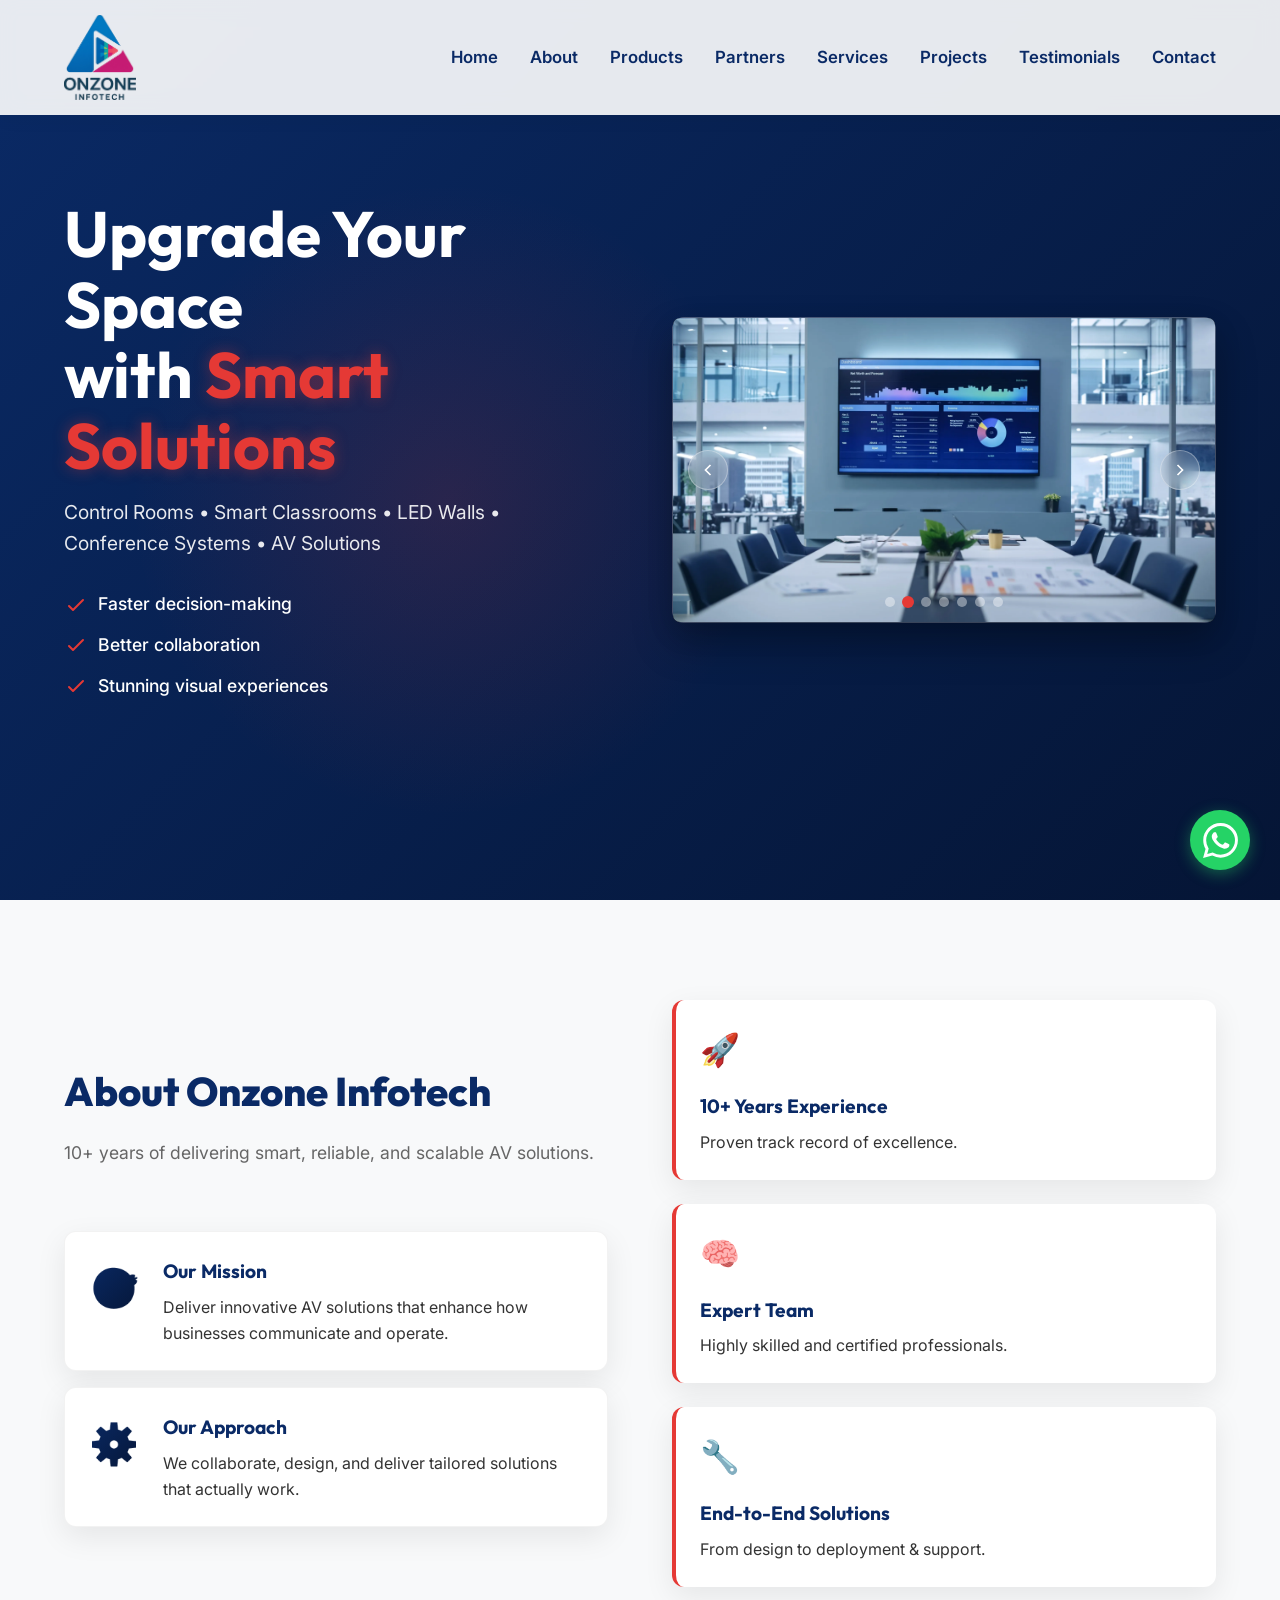
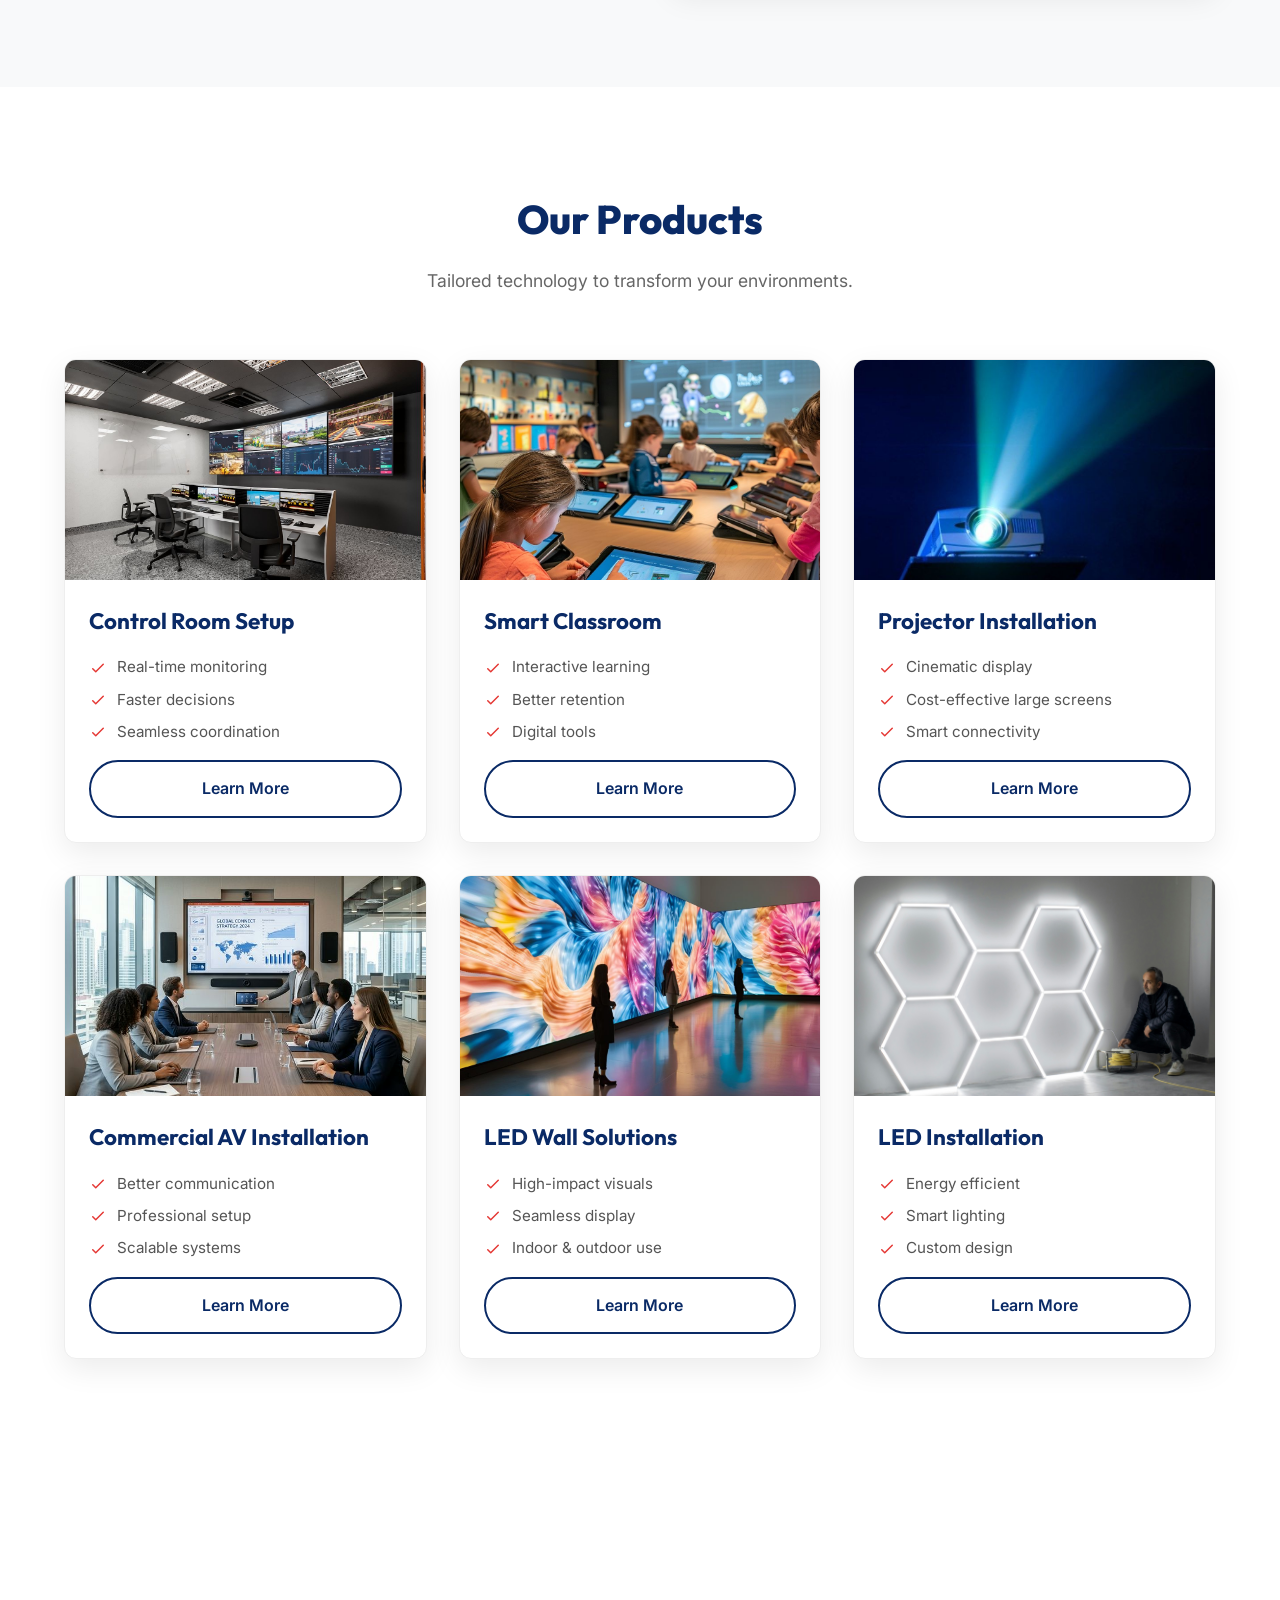
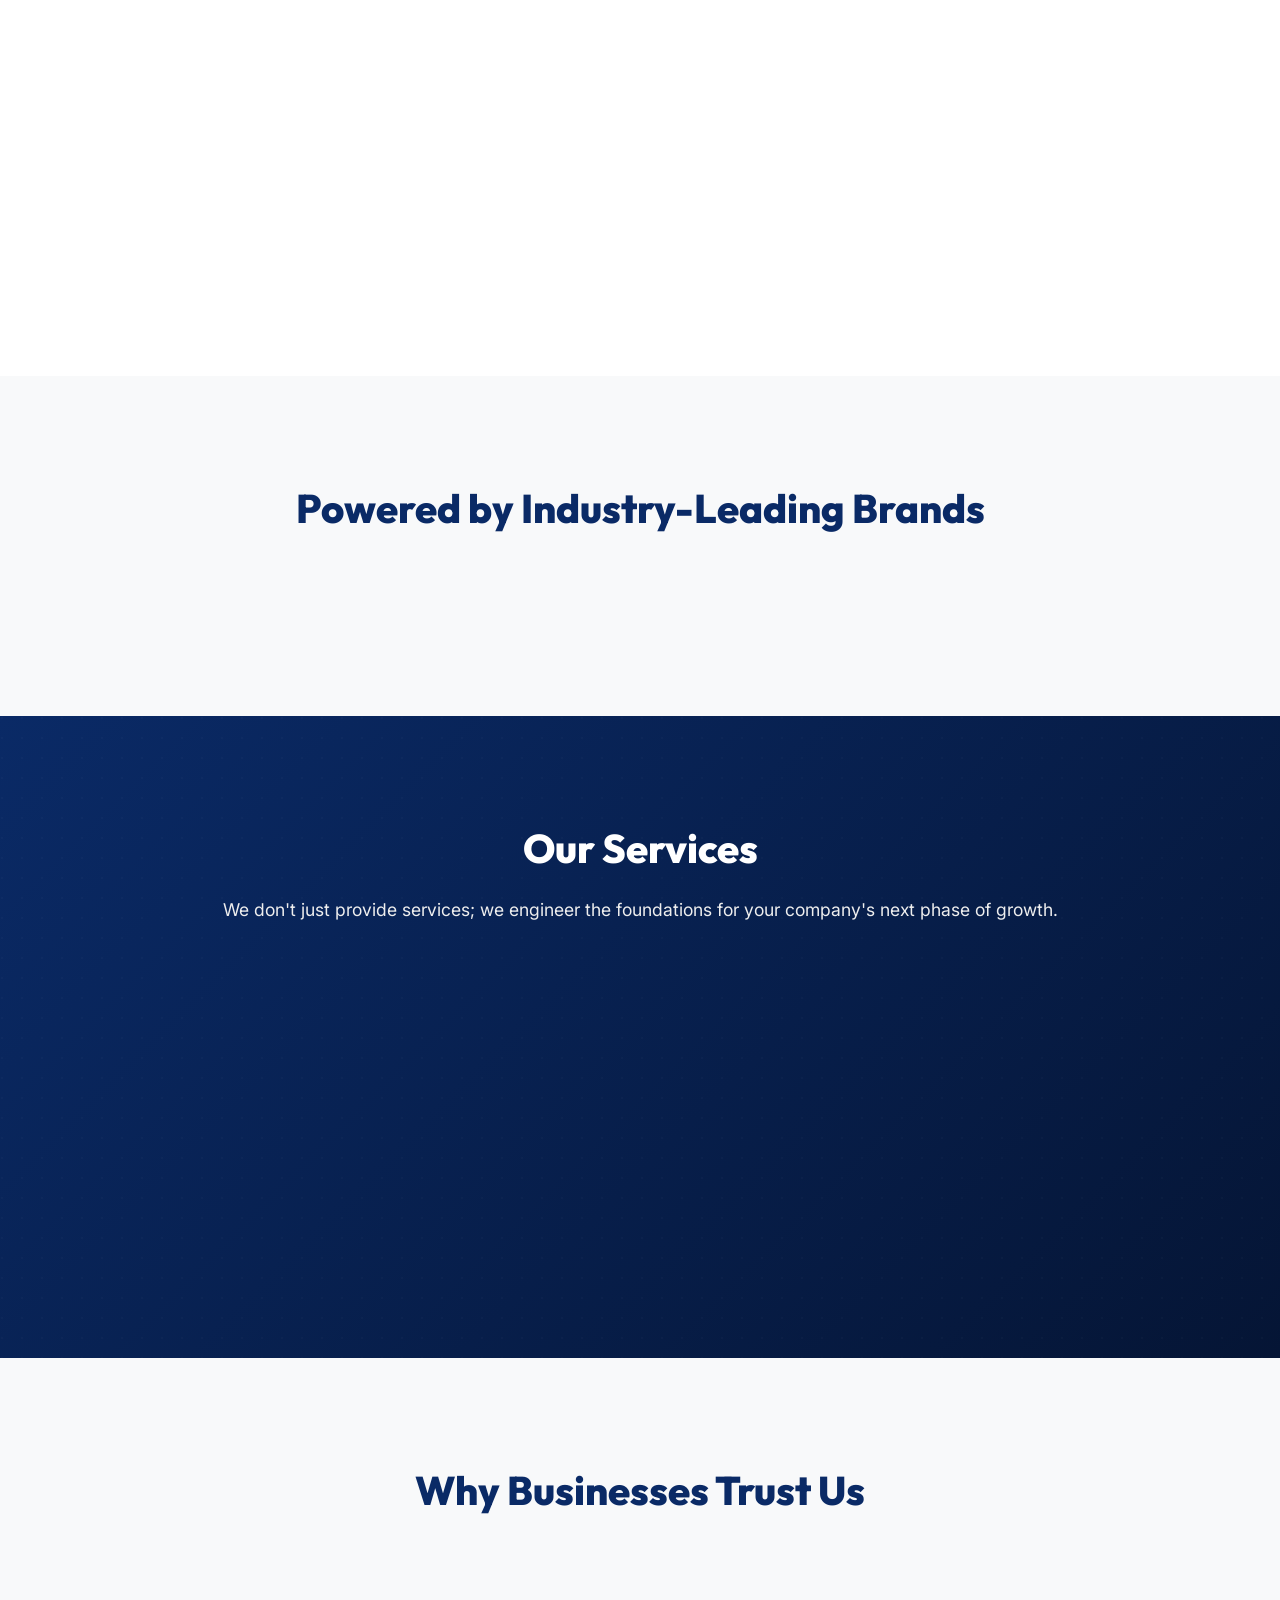
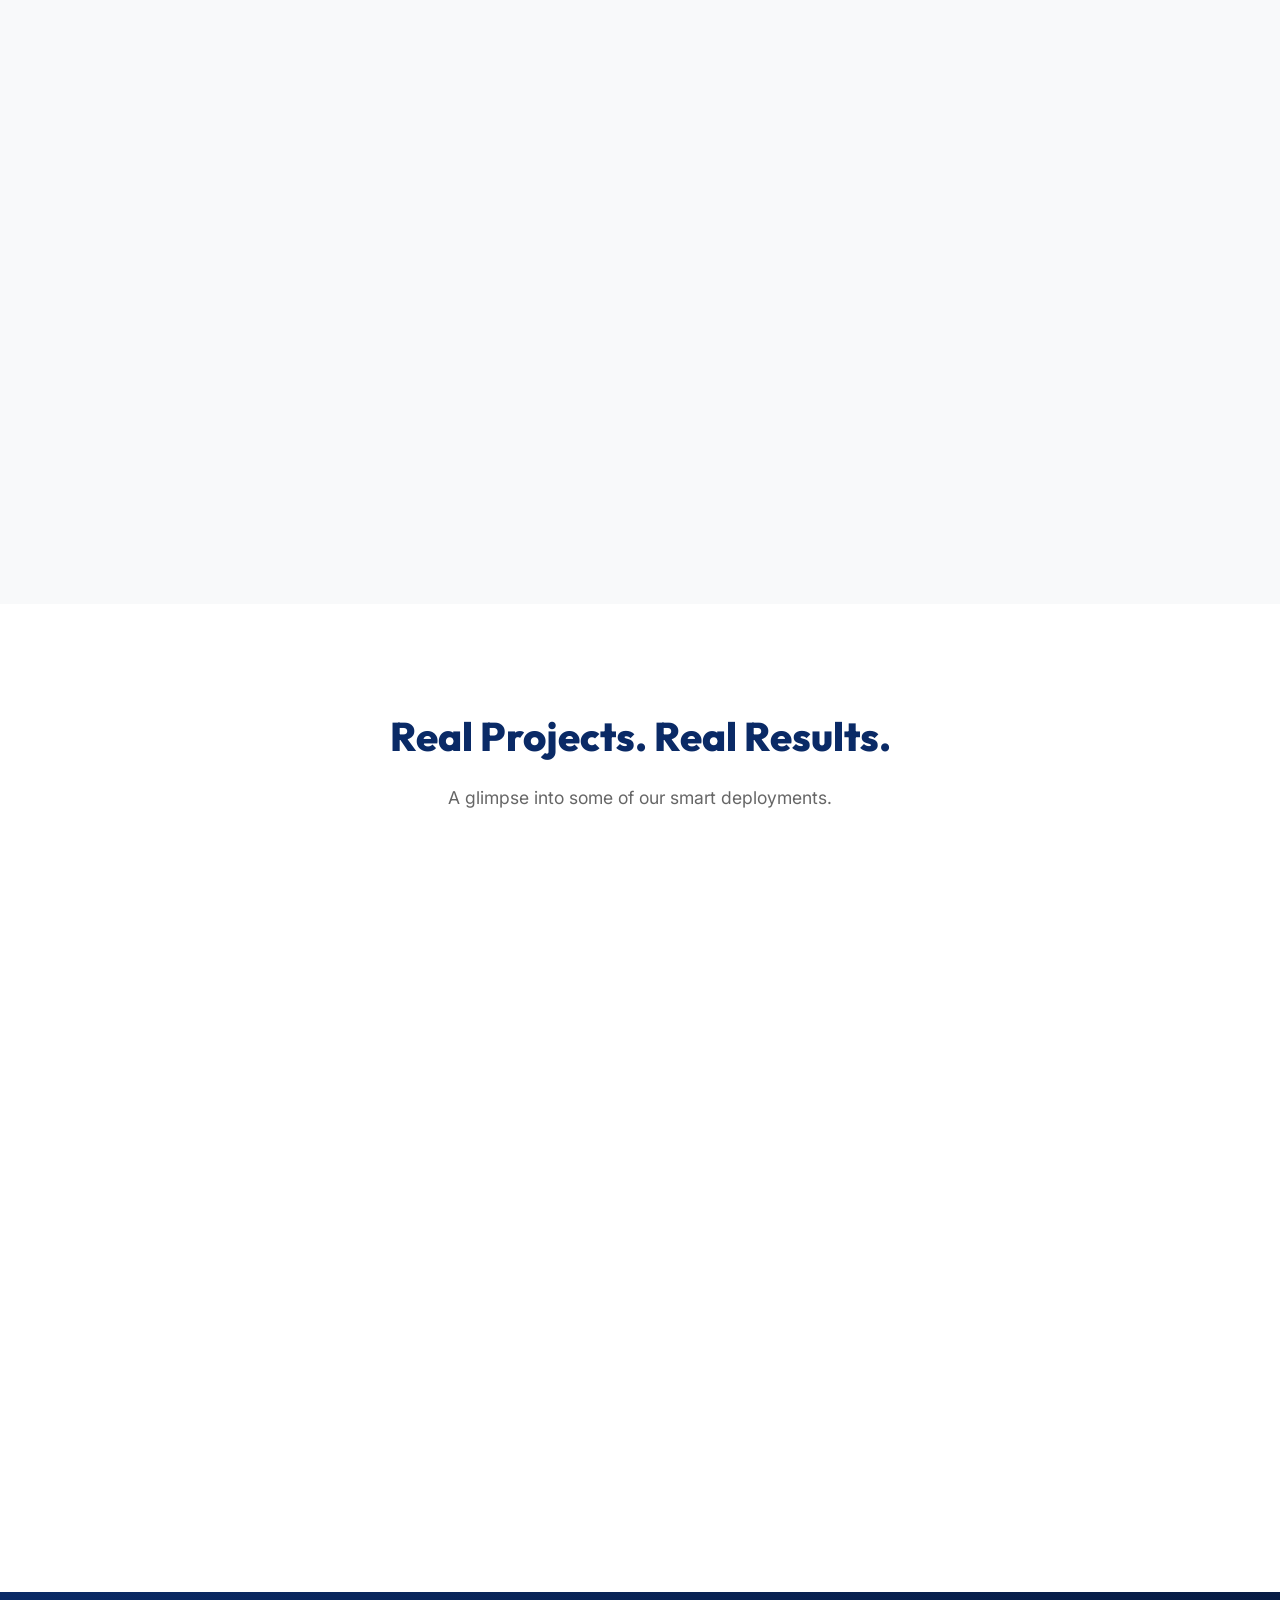
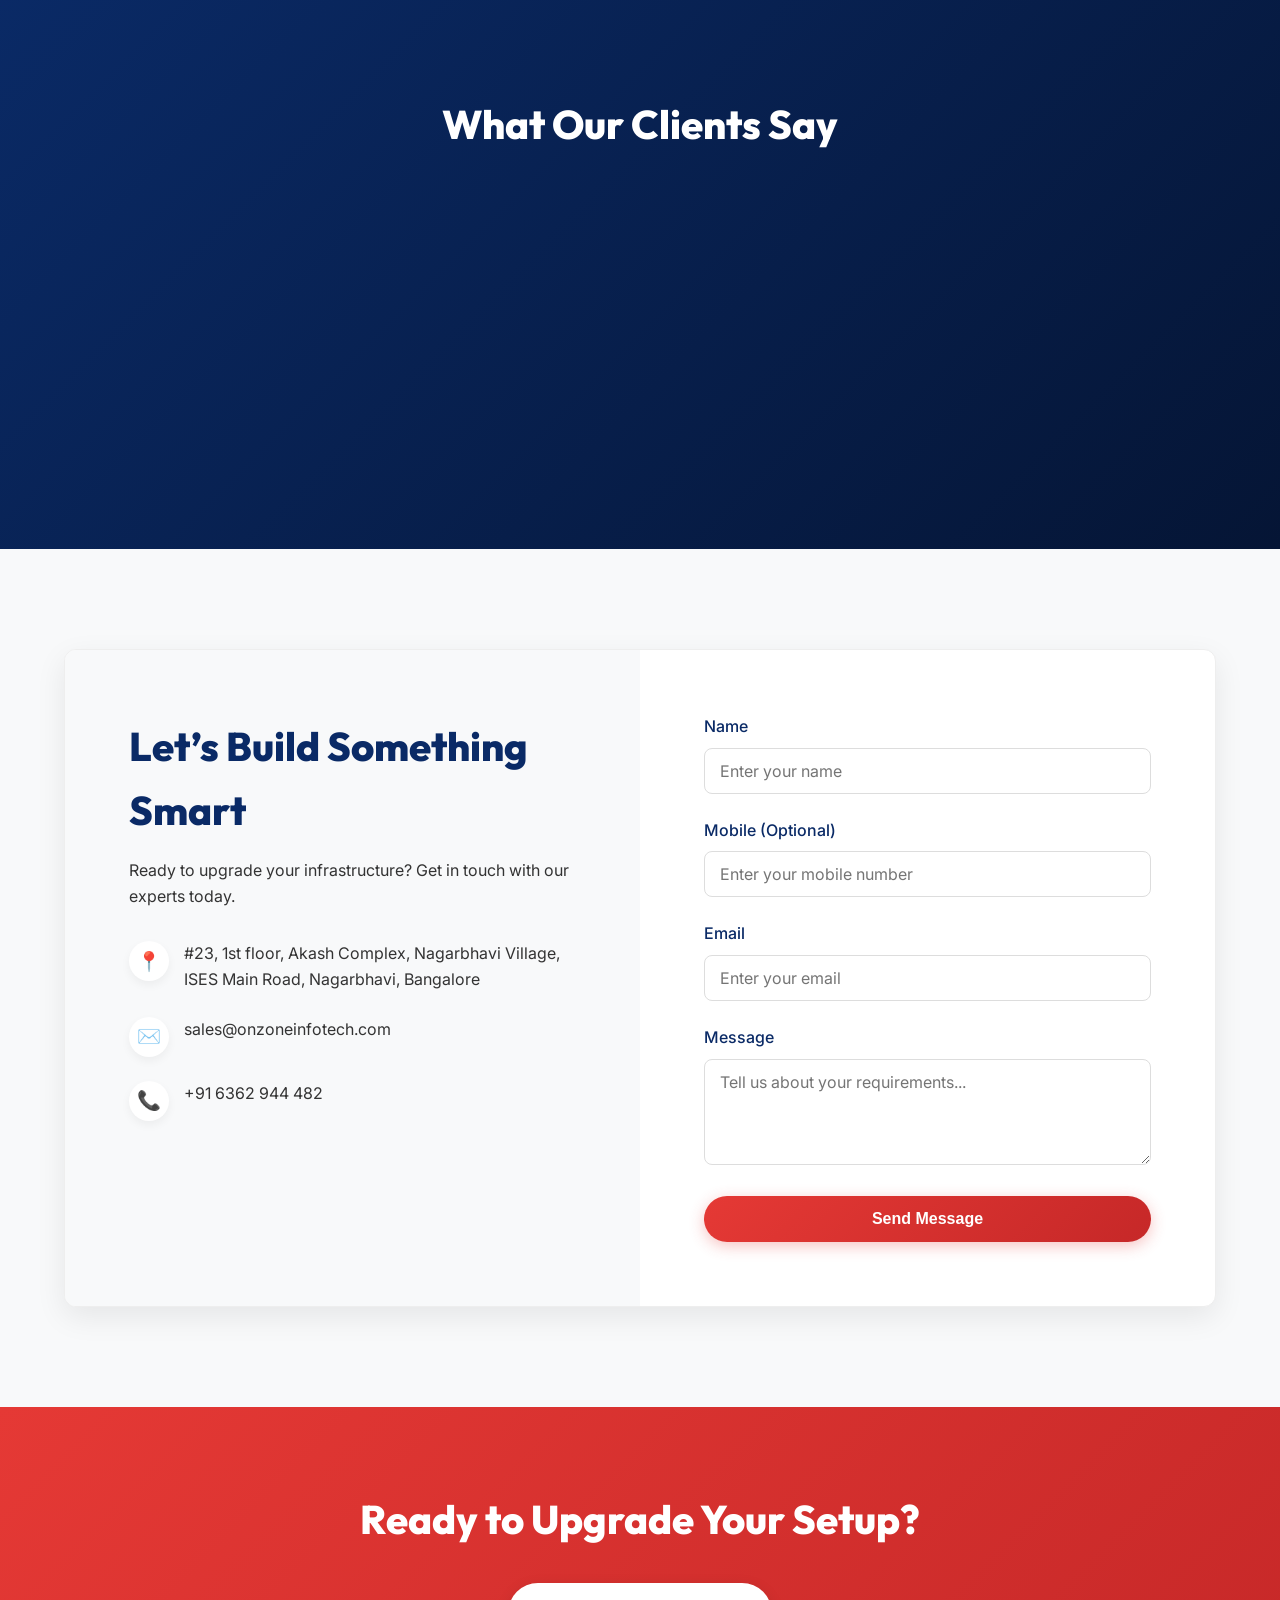
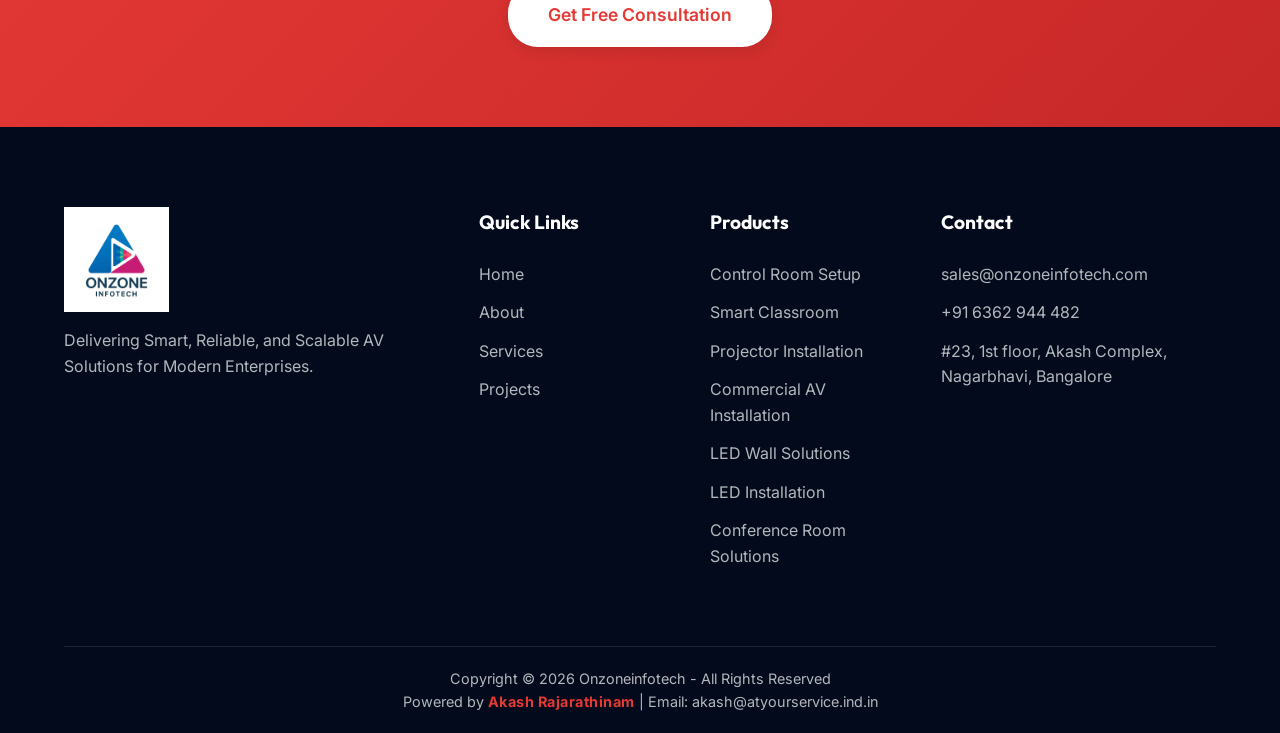
==== commit 48ba97a4: "Improved mobile hero carousel responsiveness" ====
--- a/index.html
+++ b/index.html
@@ -1,575 +1,1091 @@
-<!DOCTYPE html>
+<!doctype html>
 <html lang="en">
-<head>
-    <meta charset="UTF-8">
-    <meta name="viewport" content="width=device-width, initial-scale=1.0">
+  <head>
+    <meta charset="UTF-8" />
+    <meta name="viewport" content="width=device-width, initial-scale=1.0" />
     <title>Onzone Infotech | Premium AV & Control Room Solutions</title>
-    <meta name="description" content="Upgrade Your Space with Smart AV Solutions. Onzone Infotech specializes in Control Rooms, Smart Classrooms, LED Walls, and Conference Systems.">
-    
+    <meta
+      name="description"
+      content="Upgrade Your Space with Smart AV Solutions. Onzone Infotech specializes in Control Rooms, Smart Classrooms, LED Walls, and Conference Systems."
+    />
+
     <!-- Google Fonts -->
-    <link rel="preconnect" href="https://fonts.googleapis.com">
-    <link rel="preconnect" href="https://fonts.gstatic.com" crossorigin>
-    <link href="https://fonts.googleapis.com/css2?family=Inter:wght@300;400;500;600;700;800&family=Outfit:wght@400;500;600;700;800&display=swap" rel="stylesheet">
-    
+    <link rel="preconnect" href="https://fonts.googleapis.com" />
+    <link rel="preconnect" href="https://fonts.gstatic.com" crossorigin />
+    <link
+      href="https://fonts.googleapis.com/css2?family=Inter:wght@300;400;500;600;700;800&family=Outfit:wght@400;500;600;700;800&display=swap"
+      rel="stylesheet"
+    />
+
     <!-- Stylesheet -->
-    <link rel="stylesheet" href="style.css?v=5">
-</head>
-<body>
-
+    <link rel="stylesheet" href="style.css?v=8" />
+  </head>
+  <body>
     <!-- NAVBAR -->
     <header class="navbar" id="navbar">
-        <div class="container nav-container">
-            <a href="#" class="logo">
-                <img src="images/logo_transparent.png" alt="Onzone Infotech Logo">
-            </a>
-            
-            <nav class="nav-menu">
-                <a href="#home" class="nav-link">Home</a>
-                <a href="#about" class="nav-link">About</a>
-                <a href="#services" class="nav-link">Products</a>
-                <a href="#partners" class="nav-link">Partners</a>
-                <a href="#industries" class="nav-link">Services</a>
-                <a href="#projects" class="nav-link">Projects</a>
-                <a href="#testimonials" class="nav-link">Testimonials</a>
-                <a href="#contact" class="nav-link">Contact</a>
-            </nav>
-            
-            
-            
-            <button class="mobile-toggle" aria-label="Toggle Menu">
-                <span></span>
-                <span></span>
-                <span></span>
-            </button>
-        </div>
+      <div class="container nav-container">
+        <a href="#" class="logo">
+          <img src="images/logo_transparent.png" alt="Onzone Infotech Logo" />
+        </a>
+
+        <nav class="nav-menu">
+          <a href="#home" class="nav-link">Home</a>
+          <a href="#about" class="nav-link">About</a>
+          <a href="#services" class="nav-link">Products</a>
+          <a href="#partners" class="nav-link">Partners</a>
+          <a href="#industries" class="nav-link">Services</a>
+          <a href="#projects" class="nav-link">Projects</a>
+          <a href="#testimonials" class="nav-link">Testimonials</a>
+          <a href="#contact" class="nav-link">Contact</a>
+        </nav>
+
+        <button class="mobile-toggle" aria-label="Toggle Menu">
+          <span></span>
+          <span></span>
+          <span></span>
+        </button>
+      </div>
     </header>
     <div class="menu-overlay" id="menuOverlay"></div>
 
     <!-- HERO SECTION -->
     <section class="hero" id="home">
-        <div class="hero-bg-glow"></div>
-        <div class="container hero-container">
-            <div class="hero-content fade-in-up">
-                <h1 class="hero-title">Upgrade Your Space<br>with <span>Smart Solutions</span></h1>
-                <p class="hero-subtitle">Control Rooms • Smart Classrooms • LED Walls • Conference Systems • AV Solutions</p>
-                
-                <ul class="hero-hooks">
-                    <li><svg viewBox="0 0 24 24" fill="none" class="check-icon"><path d="M5 13l4 4L19 7" stroke="currentColor" stroke-width="2" stroke-linecap="round" stroke-linejoin="round"/></svg> Faster decision-making</li>
-                    <li><svg viewBox="0 0 24 24" fill="none" class="check-icon"><path d="M5 13l4 4L19 7" stroke="currentColor" stroke-width="2" stroke-linecap="round" stroke-linejoin="round"/></svg> Better collaboration</li>
-                    <li><svg viewBox="0 0 24 24" fill="none" class="check-icon"><path d="M5 13l4 4L19 7" stroke="currentColor" stroke-width="2" stroke-linecap="round" stroke-linejoin="round"/></svg> Stunning visual experiences</li>
-                </ul>
-                
-                <div class="hero-buttons">
-                </div>
-            </div>
-            
-            <div class="hero-visual fade-in-up delay-2">
-                <div class="glass-card visual-wrapper carousel-wrapper">
-                    <div class="carousel-container">
-                        <div class="carousel-track" id="heroCarousel">
-                            <img src="images/carousel1.png" alt="Carousel 1" class="carousel-slide active">
-                            <img src="images/carousel2.png" alt="Carousel 2" class="carousel-slide">
-                            <img src="images/carousel3.png" alt="Carousel 3" class="carousel-slide">
-                            <img src="images/carousel4.png" alt="Carousel 4" class="carousel-slide">
-                            <img src="images/carousel5.png" alt="Carousel 5" class="carousel-slide">
-                            <img src="images/carousel6.png" alt="Carousel 6" class="carousel-slide">
-                        </div>
-                        
-                        <button class="carousel-btn prev" id="carouselPrev" aria-label="Previous Slide">
-                            <svg viewBox="0 0 24 24" fill="none" stroke="currentColor" stroke-width="2"><path d="M15 18l-6-6 6-6"/></svg>
-                        </button>
-                        <button class="carousel-btn next" id="carouselNext" aria-label="Next Slide">
-                            <svg viewBox="0 0 24 24" fill="none" stroke="currentColor" stroke-width="2"><path d="M9 18l6-6-6-6"/></svg>
-                        </button>
-                        
-                        <div class="carousel-indicators" id="carouselIndicators">
-                            <span class="dot active" data-index="0"></span>
-                            <span class="dot" data-index="1"></span>
-                            <span class="dot" data-index="2"></span>
-                            <span class="dot" data-index="3"></span>
-                            <span class="dot" data-index="4"></span>
-                            <span class="dot" data-index="5"></span>
-                        </div>
-                    </div>
-                </div>
-            </div>
-        </div>
+      <div class="hero-bg-glow"></div>
+      <div class="container hero-container">
+        <div class="hero-content fade-in-up">
+          <h1 class="hero-title">
+            Upgrade Your Space<br />with <span>Smart Solutions</span>
+          </h1>
+          <p class="hero-subtitle">
+            Control Rooms • Smart Classrooms • LED Walls • Conference Systems •
+            AV Solutions
+          </p>
+
+          <ul class="hero-hooks">
+            <li>
+              <svg viewBox="0 0 24 24" fill="none" class="check-icon">
+                <path
+                  d="M5 13l4 4L19 7"
+                  stroke="currentColor"
+                  stroke-width="2"
+                  stroke-linecap="round"
+                  stroke-linejoin="round"
+                />
+              </svg>
+              Faster decision-making
+            </li>
+            <li>
+              <svg viewBox="0 0 24 24" fill="none" class="check-icon">
+                <path
+                  d="M5 13l4 4L19 7"
+                  stroke="currentColor"
+                  stroke-width="2"
+                  stroke-linecap="round"
+                  stroke-linejoin="round"
+                />
+              </svg>
+              Better collaboration
+            </li>
+            <li>
+              <svg viewBox="0 0 24 24" fill="none" class="check-icon">
+                <path
+                  d="M5 13l4 4L19 7"
+                  stroke="currentColor"
+                  stroke-width="2"
+                  stroke-linecap="round"
+                  stroke-linejoin="round"
+                />
+              </svg>
+              Stunning visual experiences
+            </li>
+          </ul>
+
+          <div class="hero-buttons"></div>
+        </div>
+
+        <div class="hero-visual fade-in-up delay-2">
+          <div class="glass-card visual-wrapper carousel-wrapper">
+            <div class="carousel-container">
+              <div class="carousel-track" id="heroCarousel">
+                <img
+                  src="images/carousel1.png"
+                  alt="Carousel 1"
+                  class="carousel-slide active"
+                />
+                <img
+                  src="images/carousel2.png"
+                  alt="Carousel 2"
+                  class="carousel-slide"
+                />
+                <img
+                  src="images/carousel3.png"
+                  alt="Carousel 3"
+                  class="carousel-slide"
+                />
+                <img
+                  src="images/carousel4.png"
+                  alt="Carousel 4"
+                  class="carousel-slide"
+                />
+                <img
+                  src="images/carousel5.png"
+                  alt="Carousel 5"
+                  class="carousel-slide"
+                />
+                <img
+                  src="images/carousel6.png"
+                  alt="Carousel 6"
+                  class="carousel-slide"
+                />
+                <img
+                  src="images/carousel7.png"
+                  alt="Carousel 7"
+                  class="carousel-slide"
+                />
+              </div>
+
+              <button
+                class="carousel-btn prev"
+                id="carouselPrev"
+                aria-label="Previous Slide"
+              >
+                <svg
+                  viewBox="0 0 24 24"
+                  fill="none"
+                  stroke="currentColor"
+                  stroke-width="2"
+                >
+                  <path d="M15 18l-6-6 6-6" />
+                </svg>
+              </button>
+              <button
+                class="carousel-btn next"
+                id="carouselNext"
+                aria-label="Next Slide"
+              >
+                <svg
+                  viewBox="0 0 24 24"
+                  fill="none"
+                  stroke="currentColor"
+                  stroke-width="2"
+                >
+                  <path d="M9 18l6-6-6-6" />
+                </svg>
+              </button>
+
+              <div class="carousel-indicators" id="carouselIndicators">
+                <span class="dot active" data-index="0"></span>
+                <span class="dot" data-index="1"></span>
+                <span class="dot" data-index="2"></span>
+                <span class="dot" data-index="3"></span>
+                <span class="dot" data-index="4"></span>
+                <span class="dot" data-index="5"></span>
+                <span class="dot" data-index="6"></span>
+              </div>
+            </div>
+          </div>
+        </div>
+      </div>
     </section>
 
     <!-- ABOUT SECTION -->
     <section class="about section-padding" id="about">
-        <div class="container">
-            <div class="about-grid">
-                <div class="about-text fade-in-up">
-                    <h2 class="section-title">About Onzone Infotech</h2>
-                    <p class="section-subtitle">10+ years of delivering smart, reliable, and scalable AV solutions.</p>
-                    
-                    <div class="about-mission glass-card">
-                        <div class="mission-icon">🎯</div>
-                        <div>
-                            <h3>Our Mission</h3>
-                            <p>Deliver innovative AV solutions that enhance how businesses communicate and operate.</p>
-                        </div>
-                    </div>
-                    
-                    <div class="about-approach glass-card mt-3">
-                        <div class="mission-icon">⚙️</div>
-                        <div>
-                            <h3>Our Approach</h3>
-                            <p>We collaborate, design, and deliver tailored solutions that actually work.</p>
-                        </div>
-                    </div>
-                </div>
-                
-                <div class="about-cards">
-                    <div class="about-highlight-card fade-in-up delay-1">
-                        <div class="icon-box">🚀</div>
-                        <h4>10+ Years Experience</h4>
-                        <p>Proven track record of excellence.</p>
-                    </div>
-                    
-                    <div class="about-highlight-card fade-in-up delay-2">
-                        <div class="icon-box">🧠</div>
-                        <h4>Expert Team</h4>
-                        <p>Highly skilled and certified professionals.</p>
-                    </div>
-                    
-                    <div class="about-highlight-card fade-in-up delay-3">
-                        <div class="icon-box">🔧</div>
-                        <h4>End-to-End Solutions</h4>
-                        <p>From design to deployment & support.</p>
-                    </div>
-                </div>
-            </div>
-        </div>
+      <div class="container">
+        <div class="about-grid">
+          <div class="about-text fade-in-up">
+            <h2 class="section-title">About Onzone Infotech</h2>
+            <p class="section-subtitle">
+              10+ years of delivering smart, reliable, and scalable AV
+              solutions.
+            </p>
+
+            <div class="about-mission glass-card">
+              <div class="mission-icon">🎯</div>
+              <div>
+                <h3>Our Mission</h3>
+                <p>
+                  Deliver innovative AV solutions that enhance how businesses
+                  communicate and operate.
+                </p>
+              </div>
+            </div>
+
+            <div class="about-approach glass-card mt-3">
+              <div class="mission-icon">⚙️</div>
+              <div>
+                <h3>Our Approach</h3>
+                <p>
+                  We collaborate, design, and deliver tailored solutions that
+                  actually work.
+                </p>
+              </div>
+            </div>
+          </div>
+
+          <div class="about-cards">
+            <div class="about-highlight-card fade-in-up delay-1">
+              <div class="icon-box">🚀</div>
+              <h4>10+ Years Experience</h4>
+              <p>Proven track record of excellence.</p>
+            </div>
+
+            <div class="about-highlight-card fade-in-up delay-2">
+              <div class="icon-box">🧠</div>
+              <h4>Expert Team</h4>
+              <p>Highly skilled and certified professionals.</p>
+            </div>
+
+            <div class="about-highlight-card fade-in-up delay-3">
+              <div class="icon-box">🔧</div>
+              <h4>End-to-End Solutions</h4>
+              <p>From design to deployment & support.</p>
+            </div>
+          </div>
+        </div>
+      </div>
     </section>
 
     <!-- SERVICES SECTION -->
     <section class="services section-padding" id="services">
-        <div class="container text-center">
-            <h2 class="section-title">Our Products</h2>
-            <p class="section-subtitle">Tailored technology to transform your environments.</p>
-            
-            <div class="services-grid">
-                <!-- Service 1 -->
-                <div class="service-card glass-card fade-in-up delay-1">
-                    <div class="service-img-wrapper">
-                        <img src="images/controlroom.JPG" alt="Control Room Setup">
-                    </div>
-                    <div class="service-content">
-                        <h3>Control Room Setup</h3>
-                        <ul>
-                            <li><svg viewBox="0 0 24 24" fill="none"><path d="M5 13l4 4L19 7" stroke="currentColor" stroke-width="2" stroke-linecap="round" stroke-linejoin="round"/></svg> Real-time monitoring</li>
-                            <li><svg viewBox="0 0 24 24" fill="none"><path d="M5 13l4 4L19 7" stroke="currentColor" stroke-width="2" stroke-linecap="round" stroke-linejoin="round"/></svg> Faster decisions</li>
-                            <li><svg viewBox="0 0 24 24" fill="none"><path d="M5 13l4 4L19 7" stroke="currentColor" stroke-width="2" stroke-linecap="round" stroke-linejoin="round"/></svg> Seamless coordination</li>
-                        </ul>
-                        <div class="mt-3">
-                            <a href="service-control-room.html" class="btn btn-outline w-100">Learn More</a>
-                        </div>
-                    </div>
-                </div>
-
-                <!-- Service 2 -->
-                <div class="service-card glass-card fade-in-up delay-2">
-                    <div class="service-img-wrapper">
-                        <img src="images/smartclassroom.JPG" alt="Smart Classroom">
-                    </div>
-                    <div class="service-content">
-                        <h3>Smart Classroom</h3>
-                        <ul>
-                            <li><svg viewBox="0 0 24 24" fill="none"><path d="M5 13l4 4L19 7" stroke="currentColor" stroke-width="2" stroke-linecap="round" stroke-linejoin="round"/></svg> Interactive learning</li>
-                            <li><svg viewBox="0 0 24 24" fill="none"><path d="M5 13l4 4L19 7" stroke="currentColor" stroke-width="2" stroke-linecap="round" stroke-linejoin="round"/></svg> Better retention</li>
-                            <li><svg viewBox="0 0 24 24" fill="none"><path d="M5 13l4 4L19 7" stroke="currentColor" stroke-width="2" stroke-linecap="round" stroke-linejoin="round"/></svg> Digital tools</li>
-                        </ul>
-                        <div class="mt-3">
-                            <a href="service-smart-classroom.html" class="btn btn-outline w-100">Learn More</a>
-                        </div>
-                    </div>
-                </div>
-
-                <!-- Service 3 -->
-                <div class="service-card glass-card fade-in-up delay-3">
-                    <div class="service-img-wrapper">
-                        <img src="images/projectorinstallation.JPG" alt="Projector Installation">
-                    </div>
-                    <div class="service-content">
-                        <h3>Projector Installation</h3>
-                        <ul>
-                            <li><svg viewBox="0 0 24 24" fill="none"><path d="M5 13l4 4L19 7" stroke="currentColor" stroke-width="2" stroke-linecap="round" stroke-linejoin="round"/></svg> Cinematic display</li>
-                            <li><svg viewBox="0 0 24 24" fill="none"><path d="M5 13l4 4L19 7" stroke="currentColor" stroke-width="2" stroke-linecap="round" stroke-linejoin="round"/></svg> Cost-effective large screens</li>
-                            <li><svg viewBox="0 0 24 24" fill="none"><path d="M5 13l4 4L19 7" stroke="currentColor" stroke-width="2" stroke-linecap="round" stroke-linejoin="round"/></svg> Smart connectivity</li>
-                        </ul>
-                        <div class="mt-3">
-                            <a href="service-projector.html" class="btn btn-outline w-100">Learn More</a>
-                        </div>
-                    </div>
-                </div>
-
-                <!-- Service 4 -->
-                <div class="service-card glass-card fade-in-up delay-1">
-                    <div class="service-img-wrapper">
-                        <img src="images/commercial_av.png" alt="Commercial AV Installation">
-                    </div>
-                    <div class="service-content">
-                        <h3>Commercial AV Installation</h3>
-                        <ul>
-                            <li><svg viewBox="0 0 24 24" fill="none"><path d="M5 13l4 4L19 7" stroke="currentColor" stroke-width="2" stroke-linecap="round" stroke-linejoin="round"/></svg> Better communication</li>
-                            <li><svg viewBox="0 0 24 24" fill="none"><path d="M5 13l4 4L19 7" stroke="currentColor" stroke-width="2" stroke-linecap="round" stroke-linejoin="round"/></svg> Professional setup</li>
-                            <li><svg viewBox="0 0 24 24" fill="none"><path d="M5 13l4 4L19 7" stroke="currentColor" stroke-width="2" stroke-linecap="round" stroke-linejoin="round"/></svg> Scalable systems</li>
-                        </ul>
-                        <div class="mt-3">
-                            <a href="service-commercial-av.html" class="btn btn-outline w-100">Learn More</a>
-                        </div>
-                    </div>
-                </div>
-
-                <!-- Service 5 -->
-                <div class="service-card glass-card fade-in-up delay-2">
-                    <div class="service-img-wrapper">
-                        <img src="images/ledwall.JPG" alt="LED Wall Solutions">
-                    </div>
-                    <div class="service-content">
-                        <h3>LED Wall Solutions</h3>
-                        <ul>
-                            <li><svg viewBox="0 0 24 24" fill="none"><path d="M5 13l4 4L19 7" stroke="currentColor" stroke-width="2" stroke-linecap="round" stroke-linejoin="round"/></svg> High-impact visuals</li>
-                            <li><svg viewBox="0 0 24 24" fill="none"><path d="M5 13l4 4L19 7" stroke="currentColor" stroke-width="2" stroke-linecap="round" stroke-linejoin="round"/></svg> Seamless display</li>
-                            <li><svg viewBox="0 0 24 24" fill="none"><path d="M5 13l4 4L19 7" stroke="currentColor" stroke-width="2" stroke-linecap="round" stroke-linejoin="round"/></svg> Indoor & outdoor use</li>
-                        </ul>
-                        <div class="mt-3">
-                            <a href="service-led-wall.html" class="btn btn-outline w-100">Learn More</a>
-                        </div>
-                    </div>
-                </div>
-
-                <!-- Service 6 -->
-                <div class="service-card glass-card fade-in-up delay-3">
-                    <div class="service-img-wrapper">
-                        <img src="images/led_installation.jpg" alt="LED Installation">
-                    </div>
-                    <div class="service-content">
-                        <h3>LED Installation</h3>
-                        <ul>
-                            <li><svg viewBox="0 0 24 24" fill="none"><path d="M5 13l4 4L19 7" stroke="currentColor" stroke-width="2" stroke-linecap="round" stroke-linejoin="round"/></svg> Energy efficient</li>
-                            <li><svg viewBox="0 0 24 24" fill="none"><path d="M5 13l4 4L19 7" stroke="currentColor" stroke-width="2" stroke-linecap="round" stroke-linejoin="round"/></svg> Smart lighting</li>
-                            <li><svg viewBox="0 0 24 24" fill="none"><path d="M5 13l4 4L19 7" stroke="currentColor" stroke-width="2" stroke-linecap="round" stroke-linejoin="round"/></svg> Custom design</li>
-                        </ul>
-                        <div class="mt-3">
-                            <a href="service-led-installation.html" class="btn btn-outline w-100">Learn More</a>
-                        </div>
-                    </div>
-                </div>
-
-                <!-- Service 7 -->
-                <div class="service-card glass-card fade-in-up delay-1">
-                    <div class="service-img-wrapper">
-                        <img src="images/conferenceroom.JPG" alt="Conference Room Solutions">
-                    </div>
-                    <div class="service-content">
-                        <h3>Conference Room Solutions</h3>
-                        <ul>
-                            <li><svg viewBox="0 0 24 24" fill="none"><path d="M5 13l4 4L19 7" stroke="currentColor" stroke-width="2" stroke-linecap="round" stroke-linejoin="round"/></svg> Hybrid meetings</li>
-                            <li><svg viewBox="0 0 24 24" fill="none"><path d="M5 13l4 4L19 7" stroke="currentColor" stroke-width="2" stroke-linecap="round" stroke-linejoin="round"/></svg> Easy collaboration</li>
-                            <li><svg viewBox="0 0 24 24" fill="none"><path d="M5 13l4 4L19 7" stroke="currentColor" stroke-width="2" stroke-linecap="round" stroke-linejoin="round"/></svg> One-click setup</li>
-                        </ul>
-                        <div class="mt-3">
-                            <a href="service-conference-room.html" class="btn btn-outline w-100">Learn More</a>
-                        </div>
-                    </div>
-                </div>
-            </div>
-        </div>
+      <div class="container text-center">
+        <h2 class="section-title">Our Products</h2>
+        <p class="section-subtitle">
+          Tailored technology to transform your environments.
+        </p>
+
+        <div class="services-grid">
+          <!-- Service 1 -->
+          <div class="service-card glass-card fade-in-up delay-1">
+            <div class="service-img-wrapper">
+              <img src="images/controlroom.JPG" alt="Control Room Setup" />
+            </div>
+            <div class="service-content">
+              <h3>Control Room Setup</h3>
+              <ul>
+                <li>
+                  <svg viewBox="0 0 24 24" fill="none">
+                    <path
+                      d="M5 13l4 4L19 7"
+                      stroke="currentColor"
+                      stroke-width="2"
+                      stroke-linecap="round"
+                      stroke-linejoin="round"
+                    />
+                  </svg>
+                  Real-time monitoring
+                </li>
+                <li>
+                  <svg viewBox="0 0 24 24" fill="none">
+                    <path
+                      d="M5 13l4 4L19 7"
+                      stroke="currentColor"
+                      stroke-width="2"
+                      stroke-linecap="round"
+                      stroke-linejoin="round"
+                    />
+                  </svg>
+                  Faster decisions
+                </li>
+                <li>
+                  <svg viewBox="0 0 24 24" fill="none">
+                    <path
+                      d="M5 13l4 4L19 7"
+                      stroke="currentColor"
+                      stroke-width="2"
+                      stroke-linecap="round"
+                      stroke-linejoin="round"
+                    />
+                  </svg>
+                  Seamless coordination
+                </li>
+              </ul>
+              <div class="mt-3">
+                <a
+                  href="service-control-room.html"
+                  class="btn btn-outline w-100"
+                  >Learn More</a
+                >
+              </div>
+            </div>
+          </div>
+
+          <!-- Service 2 -->
+          <div class="service-card glass-card fade-in-up delay-2">
+            <div class="service-img-wrapper">
+              <img src="images/smartclassroom.JPG" alt="Smart Classroom" />
+            </div>
+            <div class="service-content">
+              <h3>Smart Classroom</h3>
+              <ul>
+                <li>
+                  <svg viewBox="0 0 24 24" fill="none">
+                    <path
+                      d="M5 13l4 4L19 7"
+                      stroke="currentColor"
+                      stroke-width="2"
+                      stroke-linecap="round"
+                      stroke-linejoin="round"
+                    />
+                  </svg>
+                  Interactive learning
+                </li>
+                <li>
+                  <svg viewBox="0 0 24 24" fill="none">
+                    <path
+                      d="M5 13l4 4L19 7"
+                      stroke="currentColor"
+                      stroke-width="2"
+                      stroke-linecap="round"
+                      stroke-linejoin="round"
+                    />
+                  </svg>
+                  Better retention
+                </li>
+                <li>
+                  <svg viewBox="0 0 24 24" fill="none">
+                    <path
+                      d="M5 13l4 4L19 7"
+                      stroke="currentColor"
+                      stroke-width="2"
+                      stroke-linecap="round"
+                      stroke-linejoin="round"
+                    />
+                  </svg>
+                  Digital tools
+                </li>
+              </ul>
+              <div class="mt-3">
+                <a
+                  href="service-smart-classroom.html"
+                  class="btn btn-outline w-100"
+                  >Learn More</a
+                >
+              </div>
+            </div>
+          </div>
+
+          <!-- Service 3 -->
+          <div class="service-card glass-card fade-in-up delay-3">
+            <div class="service-img-wrapper">
+              <img
+                src="images/projectorinstallation.JPG"
+                alt="Projector Installation"
+              />
+            </div>
+            <div class="service-content">
+              <h3>Projector Installation</h3>
+              <ul>
+                <li>
+                  <svg viewBox="0 0 24 24" fill="none">
+                    <path
+                      d="M5 13l4 4L19 7"
+                      stroke="currentColor"
+                      stroke-width="2"
+                      stroke-linecap="round"
+                      stroke-linejoin="round"
+                    />
+                  </svg>
+                  Cinematic display
+                </li>
+                <li>
+                  <svg viewBox="0 0 24 24" fill="none">
+                    <path
+                      d="M5 13l4 4L19 7"
+                      stroke="currentColor"
+                      stroke-width="2"
+                      stroke-linecap="round"
+                      stroke-linejoin="round"
+                    />
+                  </svg>
+                  Cost-effective large screens
+                </li>
+                <li>
+                  <svg viewBox="0 0 24 24" fill="none">
+                    <path
+                      d="M5 13l4 4L19 7"
+                      stroke="currentColor"
+                      stroke-width="2"
+                      stroke-linecap="round"
+                      stroke-linejoin="round"
+                    />
+                  </svg>
+                  Smart connectivity
+                </li>
+              </ul>
+              <div class="mt-3">
+                <a href="service-projector.html" class="btn btn-outline w-100"
+                  >Learn More</a
+                >
+              </div>
+            </div>
+          </div>
+
+          <!-- Service 4 -->
+          <div class="service-card glass-card fade-in-up delay-1">
+            <div class="service-img-wrapper">
+              <img
+                src="images/commercial_av.png"
+                alt="Commercial AV Installation"
+              />
+            </div>
+            <div class="service-content">
+              <h3>Commercial AV Installation</h3>
+              <ul>
+                <li>
+                  <svg viewBox="0 0 24 24" fill="none">
+                    <path
+                      d="M5 13l4 4L19 7"
+                      stroke="currentColor"
+                      stroke-width="2"
+                      stroke-linecap="round"
+                      stroke-linejoin="round"
+                    />
+                  </svg>
+                  Better communication
+                </li>
+                <li>
+                  <svg viewBox="0 0 24 24" fill="none">
+                    <path
+                      d="M5 13l4 4L19 7"
+                      stroke="currentColor"
+                      stroke-width="2"
+                      stroke-linecap="round"
+                      stroke-linejoin="round"
+                    />
+                  </svg>
+                  Professional setup
+                </li>
+                <li>
+                  <svg viewBox="0 0 24 24" fill="none">
+                    <path
+                      d="M5 13l4 4L19 7"
+                      stroke="currentColor"
+                      stroke-width="2"
+                      stroke-linecap="round"
+                      stroke-linejoin="round"
+                    />
+                  </svg>
+                  Scalable systems
+                </li>
+              </ul>
+              <div class="mt-3">
+                <a
+                  href="service-commercial-av.html"
+                  class="btn btn-outline w-100"
+                  >Learn More</a
+                >
+              </div>
+            </div>
+          </div>
+
+          <!-- Service 5 -->
+          <div class="service-card glass-card fade-in-up delay-2">
+            <div class="service-img-wrapper">
+              <img src="images/ledwall.JPG" alt="LED Wall Solutions" />
+            </div>
+            <div class="service-content">
+              <h3>LED Wall Solutions</h3>
+              <ul>
+                <li>
+                  <svg viewBox="0 0 24 24" fill="none">
+                    <path
+                      d="M5 13l4 4L19 7"
+                      stroke="currentColor"
+                      stroke-width="2"
+                      stroke-linecap="round"
+                      stroke-linejoin="round"
+                    />
+                  </svg>
+                  High-impact visuals
+                </li>
+                <li>
+                  <svg viewBox="0 0 24 24" fill="none">
+                    <path
+                      d="M5 13l4 4L19 7"
+                      stroke="currentColor"
+                      stroke-width="2"
+                      stroke-linecap="round"
+                      stroke-linejoin="round"
+                    />
+                  </svg>
+                  Seamless display
+                </li>
+                <li>
+                  <svg viewBox="0 0 24 24" fill="none">
+                    <path
+                      d="M5 13l4 4L19 7"
+                      stroke="currentColor"
+                      stroke-width="2"
+                      stroke-linecap="round"
+                      stroke-linejoin="round"
+                    />
+                  </svg>
+                  Indoor & outdoor use
+                </li>
+              </ul>
+              <div class="mt-3">
+                <a href="service-led-wall.html" class="btn btn-outline w-100"
+                  >Learn More</a
+                >
+              </div>
+            </div>
+          </div>
+
+          <!-- Service 6 -->
+          <div class="service-card glass-card fade-in-up delay-3">
+            <div class="service-img-wrapper">
+              <img src="images/led_installation.jpg" alt="LED Installation" />
+            </div>
+            <div class="service-content">
+              <h3>LED Installation</h3>
+              <ul>
+                <li>
+                  <svg viewBox="0 0 24 24" fill="none">
+                    <path
+                      d="M5 13l4 4L19 7"
+                      stroke="currentColor"
+                      stroke-width="2"
+                      stroke-linecap="round"
+                      stroke-linejoin="round"
+                    />
+                  </svg>
+                  Energy efficient
+                </li>
+                <li>
+                  <svg viewBox="0 0 24 24" fill="none">
+                    <path
+                      d="M5 13l4 4L19 7"
+                      stroke="currentColor"
+                      stroke-width="2"
+                      stroke-linecap="round"
+                      stroke-linejoin="round"
+                    />
+                  </svg>
+                  Smart lighting
+                </li>
+                <li>
+                  <svg viewBox="0 0 24 24" fill="none">
+                    <path
+                      d="M5 13l4 4L19 7"
+                      stroke="currentColor"
+                      stroke-width="2"
+                      stroke-linecap="round"
+                      stroke-linejoin="round"
+                    />
+                  </svg>
+                  Custom design
+                </li>
+              </ul>
+              <div class="mt-3">
+                <a
+                  href="service-led-installation.html"
+                  class="btn btn-outline w-100"
+                  >Learn More</a
+                >
+              </div>
+            </div>
+          </div>
+
+          <!-- Service 7 -->
+          <div class="service-card glass-card fade-in-up delay-1">
+            <div class="service-img-wrapper">
+              <img
+                src="images/conferenceroom.JPG"
+                alt="Conference Room Solutions"
+              />
+            </div>
+            <div class="service-content">
+              <h3>Conference Room Solutions</h3>
+              <ul>
+                <li>
+                  <svg viewBox="0 0 24 24" fill="none">
+                    <path
+                      d="M5 13l4 4L19 7"
+                      stroke="currentColor"
+                      stroke-width="2"
+                      stroke-linecap="round"
+                      stroke-linejoin="round"
+                    />
+                  </svg>
+                  Hybrid meetings
+                </li>
+                <li>
+                  <svg viewBox="0 0 24 24" fill="none">
+                    <path
+                      d="M5 13l4 4L19 7"
+                      stroke="currentColor"
+                      stroke-width="2"
+                      stroke-linecap="round"
+                      stroke-linejoin="round"
+                    />
+                  </svg>
+                  Easy collaboration
+                </li>
+                <li>
+                  <svg viewBox="0 0 24 24" fill="none">
+                    <path
+                      d="M5 13l4 4L19 7"
+                      stroke="currentColor"
+                      stroke-width="2"
+                      stroke-linecap="round"
+                      stroke-linejoin="round"
+                    />
+                  </svg>
+                  One-click setup
+                </li>
+              </ul>
+              <div class="mt-3">
+                <a
+                  href="service-conference-room.html"
+                  class="btn btn-outline w-100"
+                  >Learn More</a
+                >
+              </div>
+            </div>
+          </div>
+        </div>
+      </div>
     </section>
 
     <!-- PARTNERS SECTION -->
     <section class="partners section-padding" id="partners">
-        <div class="container text-center">
-            <h2 class="section-title">Powered by Industry-Leading Brands</h2>
-            
-            <div class="partners-grid fade-in-up delay-1">
-                <a href="https://www.lg.com/global/business/" target="_blank" class="partner-logo">
-                    <img src="images/lg.png" alt="LG">
-                </a>
-                <a href="https://www.panasonic.com/in/business/display-panels/professional-display.html" target="_blank" class="partner-logo">
-                    <img src="images/panasonic.jpg" alt="Panasonic">
-                </a>
-                <a href="https://www.logicav.in/" target="_blank" class="partner-logo">
-                    <img src="images/logic .png" alt="Logitech/Logic">
-                </a>
-                <a href="https://www.hp.com/in-en/poly/video-conferencing.html" target="_blank" class="partner-logo">
-                    <img src="images/poly.png" alt="Poly">
-                </a>
-                <a href="https://www.samsung.com/us/business/displays/" target="_blank" class="partner-logo">
-                    <img src="images/samsung.jpg" alt="Samsung">
-                </a>
-                <a href="https://www.qsc.com/" target="_blank" class="partner-logo">
-                    <img src="images/qsc.png" alt="QSC">
-                </a>
-                <a href="https://www.deltadisplays.com/" target="_blank" class="partner-logo">
-                    <img src="images/delta.png" alt="Delta">
-                </a>
-                <a href="https://www.barco.com/en/product/clickshare-hub-pro" target="_blank" class="partner-logo">
-                    <img src="images/barco.png" alt="Barco">
-                </a>
-            </div>
-        </div>
+      <div class="container text-center">
+        <h2 class="section-title">Powered by Industry-Leading Brands</h2>
+
+        <div class="partners-grid fade-in-up delay-1">
+          <a
+            href="https://www.lg.com/global/business/"
+            target="_blank"
+            class="partner-logo"
+          >
+            <img src="images/lg.png" alt="LG" />
+          </a>
+          <a
+            href="https://www.panasonic.com/in/business/display-panels/professional-display.html"
+            target="_blank"
+            class="partner-logo"
+          >
+            <img src="images/panasonic.jpg" alt="Panasonic" />
+          </a>
+          <a
+            href="https://www.logicav.in/"
+            target="_blank"
+            class="partner-logo"
+          >
+            <img src="images/logic .png" alt="Logitech/Logic" />
+          </a>
+          <a
+            href="https://www.hp.com/in-en/poly/video-conferencing.html"
+            target="_blank"
+            class="partner-logo"
+          >
+            <img src="images/poly.png" alt="Poly" />
+          </a>
+          <a
+            href="https://www.samsung.com/us/business/displays/"
+            target="_blank"
+            class="partner-logo"
+          >
+            <img src="images/samsung.jpg" alt="Samsung" />
+          </a>
+          <a href="https://www.qsc.com/" target="_blank" class="partner-logo">
+            <img src="images/qsc.png" alt="QSC" />
+          </a>
+          <a
+            href="https://www.deltadisplays.com/"
+            target="_blank"
+            class="partner-logo"
+          >
+            <img src="images/delta.png" alt="Delta" />
+          </a>
+          <a
+            href="https://www.barco.com/en/product/clickshare-hub-pro"
+            target="_blank"
+            class="partner-logo"
+          >
+            <img src="images/barco.png" alt="Barco" />
+          </a>
+        </div>
+      </div>
     </section>
 
     <!-- INDUSTRIES SECTION -->
     <section class="industries section-padding" id="industries">
-        <div class="container text-center">
-            <h2 class="section-title text-white">Our Services</h2>
-            <p class="section-subtitle text-light">We don't just provide services; we engineer the foundations for your company's next phase of growth.</p>
-            
-            <div class="industries-grid">
-                <a href="for-business.html" class="industry-card fade-in-up delay-1">
-                    <div class="ind-icon">💼</div>
-                    <h3>For Business</h3>
-                    <p>Smart solutions for enterprises</p>
-                </a>
-                <a href="install-integration.html" class="industry-card fade-in-up delay-2">
-                    <div class="ind-icon">🛠️</div>
-                    <h3>Install & Integration</h3>
-                    <p>Seamless setup. Reliable integration.</p>
-                </a>
-                <a href="innovators.html" class="industry-card fade-in-up delay-3">
-                    <div class="ind-icon">🚀</div>
-                    <h3>For Innovators</h3>
-                    <p>Technology built for innovation</p>
-                </a>
-                <a href="retailers.html" class="industry-card fade-in-up delay-4">
-                    <div class="ind-icon">🛍️</div>
-                    <h3>Retailers</h3>
-                    <p>Smart retail engagement systems</p>
-                </a>
-                <a href="maintenance-repair.html" class="industry-card fade-in-up delay-5">
-                    <div class="ind-icon">🔧</div>
-                    <h3>Maintenance & Repair</h3>
-                    <p>Reliable support & maintenance</p>
-                </a>
-            </div>
-        </div>
+      <div class="container text-center">
+        <h2 class="section-title text-white">Our Services</h2>
+        <p class="section-subtitle text-light">
+          We don't just provide services; we engineer the foundations for your
+          company's next phase of growth.
+        </p>
+
+        <div class="industries-grid">
+          <a href="for-business.html" class="industry-card fade-in-up delay-1">
+            <div class="ind-icon">💼</div>
+            <h3>For Business</h3>
+            <p>Smart solutions for enterprises</p>
+          </a>
+          <a
+            href="install-integration.html"
+            class="industry-card fade-in-up delay-2"
+          >
+            <div class="ind-icon">🛠️</div>
+            <h3>Install & Integration</h3>
+            <p>Seamless setup. Reliable integration.</p>
+          </a>
+          <a href="innovators.html" class="industry-card fade-in-up delay-3">
+            <div class="ind-icon">🚀</div>
+            <h3>For Innovators</h3>
+            <p>Technology built for innovation</p>
+          </a>
+          <a href="retailers.html" class="industry-card fade-in-up delay-4">
+            <div class="ind-icon">🛍️</div>
+            <h3>Retailers</h3>
+            <p>Smart retail engagement systems</p>
+          </a>
+          <a
+            href="maintenance-repair.html"
+            class="industry-card fade-in-up delay-5"
+          >
+            <div class="ind-icon">🔧</div>
+            <h3>Maintenance & Repair</h3>
+            <p>Reliable support & maintenance</p>
+          </a>
+        </div>
+      </div>
     </section>
 
     <!-- WHY CHOOSE US -->
     <section class="why-us section-padding">
-        <div class="container text-center">
-            <h2 class="section-title">Why Businesses Trust Us</h2>
-            
-            <div class="why-grid">
-                <div class="why-card glass-card fade-in-up">
-                    <div class="why-icon">🏆</div>
-                    <h4>Certified Experts</h4>
-                    <p>Industry-trained professionals delivering precision-driven solutions.</p>
-                </div>
-                <div class="why-card glass-card fade-in-up delay-1">
-                    <div class="why-icon">🧩</div>
-                    <h4>Custom Solutions</h4>
-                    <p>Tailored systems designed around your operational requirements.</p>
-                </div>
-                <div class="why-card glass-card fade-in-up delay-2">
-                    <div class="why-icon">⚡</div>
-                    <h4>Fast Deployment</h4>
-                    <p>Efficient implementation with minimal downtime and disruption.</p>
-                </div>
-                <div class="why-card glass-card fade-in-up delay-3">
-                    <div class="why-icon">🕒</div>
-                    <h4>24/7 Support</h4>
-                    <p>Reliable technical assistance whenever your business needs it.</p>
-                </div>
-                <div class="why-card glass-card fade-in-up delay-4">
-                    <div class="why-icon">🛡️</div>
-                    <h4>Quality Assurance</h4>
-                    <p>High-performance solutions tested for long-term reliability.</p>
-                </div>
-                <div class="why-card glass-card fade-in-up delay-5">
-                    <div class="why-icon">🚀</div>
-                    <h4>Future-Ready Tech</h4>
-                    <p>Smart scalable technologies built for tomorrow’s demands.</p>
-                </div>
-            </div>
-        </div>
+      <div class="container text-center">
+        <h2 class="section-title">Why Businesses Trust Us</h2>
+
+        <div class="why-grid">
+          <div class="why-card glass-card fade-in-up">
+            <div class="why-icon">🏆</div>
+            <h4>Certified Experts</h4>
+            <p>
+              Industry-trained professionals delivering precision-driven
+              solutions.
+            </p>
+          </div>
+          <div class="why-card glass-card fade-in-up delay-1">
+            <div class="why-icon">🧩</div>
+            <h4>Custom Solutions</h4>
+            <p>
+              Tailored systems designed around your operational requirements.
+            </p>
+          </div>
+          <div class="why-card glass-card fade-in-up delay-2">
+            <div class="why-icon">⚡</div>
+            <h4>Fast Deployment</h4>
+            <p>
+              Efficient implementation with minimal downtime and disruption.
+            </p>
+          </div>
+          <div class="why-card glass-card fade-in-up delay-3">
+            <div class="why-icon">🕒</div>
+            <h4>24/7 Support</h4>
+            <p>
+              Reliable technical assistance whenever your business needs it.
+            </p>
+          </div>
+          <div class="why-card glass-card fade-in-up delay-4">
+            <div class="why-icon">🛡️</div>
+            <h4>Quality Assurance</h4>
+            <p>High-performance solutions tested for long-term reliability.</p>
+          </div>
+          <div class="why-card glass-card fade-in-up delay-5">
+            <div class="why-icon">🚀</div>
+            <h4>Future-Ready Tech</h4>
+            <p>Smart scalable technologies built for tomorrow’s demands.</p>
+          </div>
+        </div>
+      </div>
     </section>
 
     <!-- PROJECTS SECTION -->
     <section class="projects section-padding" id="projects">
-        <div class="container text-center">
-            <h2 class="section-title">Real Projects. Real Results.</h2>
-            <p class="section-subtitle">A glimpse into some of our smart deployments.</p>
-            
-            <div class="projects-grid">
-                <div class="project-item fade-in-up">
-                    <img src="images/controlroom.JPG" alt="Control Room Setup">
-                    <div class="project-overlay">
-                        <h4>Command Center Upgrade</h4>
-                    </div>
-                </div>
-                <div class="project-item fade-in-up delay-1">
-                    <img src="images/smartclassroom.JPG" alt="Smart Classroom">
-                    <div class="project-overlay">
-                        <h4>University Digital Classrooms</h4>
-                    </div>
-                </div>
-                <div class="project-item fade-in-up delay-2">
-                    <img src="images/ledwall.JPG" alt="LED Wall">
-                    <div class="project-overlay">
-                        <h4>Corporate Lobby Display</h4>
-                    </div>
-                </div>
-                <div class="project-item fade-in-up delay-3">
-                    <img src="images/conferenceroom.JPG" alt="Conference Room">
-                    <div class="project-overlay">
-                        <h4>Executive Boardrooms</h4>
-                    </div>
-                </div>
-            </div>
-        </div>
+      <div class="container text-center">
+        <h2 class="section-title">Real Projects. Real Results.</h2>
+        <p class="section-subtitle">
+          A glimpse into some of our smart deployments.
+        </p>
+
+        <div class="projects-grid">
+          <div class="project-item fade-in-up">
+            <img src="images/controlroom.JPG" alt="Control Room Setup" />
+            <div class="project-overlay">
+              <h4>Command Center Upgrade</h4>
+            </div>
+          </div>
+          <div class="project-item fade-in-up delay-1">
+            <img src="images/smartclassroom.JPG" alt="Smart Classroom" />
+            <div class="project-overlay">
+              <h4>University Digital Classrooms</h4>
+            </div>
+          </div>
+          <div class="project-item fade-in-up delay-2">
+            <img src="images/ledwall.JPG" alt="LED Wall" />
+            <div class="project-overlay">
+              <h4>Corporate Lobby Display</h4>
+            </div>
+          </div>
+          <div class="project-item fade-in-up delay-3">
+            <img src="images/conferenceroom.JPG" alt="Conference Room" />
+            <div class="project-overlay">
+              <h4>Executive Boardrooms</h4>
+            </div>
+          </div>
+        </div>
+      </div>
     </section>
 
     <!-- TESTIMONIALS SECTION -->
     <section class="testimonials section-padding" id="testimonials">
-        <div class="container text-center">
-            <h2 class="section-title text-white">What Our Clients Say</h2>
-            
-            <div class="testimonials-grid">
-                <div class="testimonial-card glass-card fade-in-up">
-                    <div class="stars">★★★★★</div>
-                    <p class="quote">"Onzone completely transformed our meeting spaces. Faster collaboration and absolutely stunning visual quality."</p>
-                    <h5 class="author">- Rajesh K., Tech Solutions</h5>
-                </div>
-                <div class="testimonial-card glass-card fade-in-up delay-1">
-                    <div class="stars">★★★★★</div>
-                    <p class="quote">"The control room setup they delivered is flawless. Highly reliable and the team provided excellent support."</p>
-                    <h5 class="author">- Priya M., Logistics Corp</h5>
-                </div>
-                <div class="testimonial-card glass-card fade-in-up delay-2">
-                    <div class="stars">★★★★★</div>
-                    <p class="quote">"Our smart classrooms have revolutionized our teaching methods. Outstanding execution by the Onzone team."</p>
-                    <h5 class="author">- Dr. Sanjay, Global Academy</h5>
-                </div>
-            </div>
-        </div>
+      <div class="container text-center">
+        <h2 class="section-title text-white">What Our Clients Say</h2>
+
+        <div class="testimonials-grid">
+          <div class="testimonial-card glass-card fade-in-up">
+            <div class="stars">★★★★★</div>
+            <p class="quote">
+              "Onzone completely transformed our meeting spaces. Faster
+              collaboration and absolutely stunning visual quality."
+            </p>
+            <h5 class="author">- Rajesh K., Tech Solutions</h5>
+          </div>
+          <div class="testimonial-card glass-card fade-in-up delay-1">
+            <div class="stars">★★★★★</div>
+            <p class="quote">
+              "The control room setup they delivered is flawless. Highly
+              reliable and the team provided excellent support."
+            </p>
+            <h5 class="author">- Priya M., Logistics Corp</h5>
+          </div>
+          <div class="testimonial-card glass-card fade-in-up delay-2">
+            <div class="stars">★★★★★</div>
+            <p class="quote">
+              "Our smart classrooms have revolutionized our teaching methods.
+              Outstanding execution by the Onzone team."
+            </p>
+            <h5 class="author">- Dr. Sanjay, Global Academy</h5>
+          </div>
+        </div>
+      </div>
     </section>
 
     <!-- CONTACT SECTION -->
     <section class="contact section-padding" id="contact">
-        <div class="container">
-            <div class="contact-grid glass-card">
-                <div class="contact-info">
-                    <h2 class="section-title">Let’s Build Something Smart</h2>
-                    <p>Ready to upgrade your infrastructure? Get in touch with our experts today.</p>
-                    
-                    <div class="info-item mt-4">
-                        <div class="icon-circle">📍</div>
-                        <p>#23, 1st floor, Akash Complex, Nagarbhavi Village, ISES Main Road, Nagarbhavi, Bangalore</p>
-                    </div>
-                    
-                    <div class="info-item">
-                        <div class="icon-circle">✉️</div>
-                        <p><a href="mailto:sales@onzoneinfotech.com">sales@onzoneinfotech.com</a></p>
-                    </div>
-                    
-                    <div class="info-item">
-                        <div class="icon-circle">📞</div>
-                        <p><a href="tel:+916362944482">+91 6362 944 482</a></p>
-                    </div>
-                </div>
-                
-                <div class="contact-form-container">
-                    <form action="mailto:sales@onzoneinfotech.com" method="POST" enctype="text/plain" class="contact-form">
-                        <div class="form-group">
-                            <label for="name">Name</label>
-                            <input type="text" id="name" name="name" required placeholder="Enter your name">
-                        </div>
-                        
-                        <div class="form-group">
-                            <label for="mobile">Mobile (Optional)</label>
-                            <input type="tel" id="mobile" name="mobile" placeholder="Enter your mobile number">
-                        </div>
-                        
-                        <div class="form-group">
-                            <label for="email">Email</label>
-                            <input type="email" id="email" name="email" required placeholder="Enter your email">
-                        </div>
-                        
-                        <div class="form-group">
-                            <label for="message">Message</label>
-                            <textarea id="message" name="message" rows="4" required placeholder="Tell us about your requirements..."></textarea>
-                        </div>
-                        
-                        <button type="submit" class="btn btn-primary w-100">Send Message</button>
-                    </form>
-                </div>
-            </div>
-        </div>
+      <div class="container">
+        <div class="contact-grid glass-card">
+          <div class="contact-info">
+            <h2 class="section-title">Let’s Build Something Smart</h2>
+            <p>
+              Ready to upgrade your infrastructure? Get in touch with our
+              experts today.
+            </p>
+
+            <div class="info-item mt-4">
+              <div class="icon-circle">📍</div>
+              <p>
+                #23, 1st floor, Akash Complex, Nagarbhavi Village, ISES Main
+                Road, Nagarbhavi, Bangalore
+              </p>
+            </div>
+
+            <div class="info-item">
+              <div class="icon-circle">✉️</div>
+              <p>
+                <a href="mailto:sales@onzoneinfotech.com"
+                  >sales@onzoneinfotech.com</a
+                >
+              </p>
+            </div>
+
+            <div class="info-item">
+              <div class="icon-circle">📞</div>
+              <p><a href="tel:+916362944482">+91 6362 944 482</a></p>
+            </div>
+          </div>
+
+          <div class="contact-form-container">
+            <form
+              action="mailto:sales@onzoneinfotech.com"
+              method="POST"
+              enctype="text/plain"
+              class="contact-form"
+            >
+              <div class="form-group">
+                <label for="name">Name</label>
+                <input
+                  type="text"
+                  id="name"
+                  name="name"
+                  required
+                  placeholder="Enter your name"
+                />
+              </div>
+
+              <div class="form-group">
+                <label for="mobile">Mobile (Optional)</label>
+                <input
+                  type="tel"
+                  id="mobile"
+                  name="mobile"
+                  placeholder="Enter your mobile number"
+                />
+              </div>
+
+              <div class="form-group">
+                <label for="email">Email</label>
+                <input
+                  type="email"
+                  id="email"
+                  name="email"
+                  required
+                  placeholder="Enter your email"
+                />
+              </div>
+
+              <div class="form-group">
+                <label for="message">Message</label>
+                <textarea
+                  id="message"
+                  name="message"
+                  rows="4"
+                  required
+                  placeholder="Tell us about your requirements..."
+                ></textarea>
+              </div>
+
+              <button type="submit" class="btn btn-primary w-100">
+                Send Message
+              </button>
+            </form>
+          </div>
+        </div>
+      </div>
     </section>
 
     <!-- CTA SECTION -->
     <section class="cta-section text-center">
-        <div class="container">
-            <h2 class="cta-headline fade-in-up">Ready to Upgrade Your Setup?</h2>
-            <div class="fade-in-up delay-1 mt-4">
-                <a href="#contact" class="btn btn-light btn-large">Get Free Consultation</a>
-            </div>
-        </div>
+      <div class="container">
+        <h2 class="cta-headline fade-in-up">Ready to Upgrade Your Setup?</h2>
+        <div class="fade-in-up delay-1 mt-4">
+          <a href="#contact" class="btn btn-light btn-large"
+            >Get Free Consultation</a
+          >
+        </div>
+      </div>
     </section>
 
     <!-- FOOTER -->
     <footer class="footer">
-        <div class="container">
-            <div class="footer-grid">
-                <div class="footer-col">
-                    <img src="images/logo_transparent.png" alt="Onzone Infotech" class="footer-logo">
-                    <p class="mt-3">Delivering smart, reliable, and scalable AV solutions for modern enterprises.</p>
-                </div>
-                
-                <div class="footer-col">
-                    <h3>Quick Links</h3>
-                    <ul class="footer-links">
-                        <li><a href="#home">Home</a></li>
-                        <li><a href="#about">About</a></li>
-                        <li><a href="#services">Services</a></li>
-                        <li><a href="#projects">Projects</a></li>
-                    </ul>
-                </div>
-                
-                <div class="footer-col">
-                    <h3>Products</h3>
-                    <ul class="footer-links">
-                        <li><a href="service-control-room.html">Control Room Setup</a></li>
-                        <li><a href="service-smart-classroom.html">Smart Classroom</a></li>
-                        <li><a href="service-projector.html">Projector Installation</a></li>
-                        <li><a href="service-commercial-av.html">Commercial AV Installation</a></li>
-                        <li><a href="service-led-wall.html">LED Wall Solutions</a></li>
-                        <li><a href="service-led-installation.html">LED Installation</a></li>
-                        <li><a href="service-conference-room.html">Conference Room Solutions</a></li>
-                    </ul>
-                </div>
-                
-                <div class="footer-col">
-                    <h3>Contact</h3>
-                    <ul class="footer-links">
-                        <li><a href="mailto:sales@onzoneinfotech.com">sales@onzoneinfotech.com</a></li>
-                        <li><a href="tel:+916362944482">+91 6362 944 482</a></li>
-                        <li class="mt-2">#23, 1st floor, Akash Complex, Nagarbhavi, Bangalore</li>
-                    </ul>
-                </div>
-            </div>
-            
-            <div class="footer-bottom">
-                <p>Copyright &copy; 2026 Onzoneinfotech - All Rights Reserved</p>
-                <p>Powered by <span style="color: var(--bright-red); font-weight: 700; letter-spacing: 0.5px;">Akash Rajarathinam</span> | Email: <a href="mailto:akash@atyourservice.ind.in">akash@atyourservice.ind.in</a></p>
-            </div>
-        </div>
+      <div class="container">
+        <div class="footer-grid">
+          <div class="footer-col">
+            <img
+              src="images/Logo.jpg"
+              alt="Onzone Infotech"
+              class="footer-logo"
+            />
+            <p class="mt-3">
+              Delivering Smart, Reliable, and Scalable AV Solutions for Modern
+              Enterprises.
+            </p>
+          </div>
+
+          <div class="footer-col">
+            <h3>Quick Links</h3>
+            <ul class="footer-links">
+              <li><a href="#home">Home</a></li>
+              <li><a href="#about">About</a></li>
+              <li><a href="#services">Services</a></li>
+              <li><a href="#projects">Projects</a></li>
+            </ul>
+          </div>
+
+          <div class="footer-col">
+            <h3>Products</h3>
+            <ul class="footer-links">
+              <li>
+                <a href="service-control-room.html">Control Room Setup</a>
+              </li>
+              <li>
+                <a href="service-smart-classroom.html">Smart Classroom</a>
+              </li>
+              <li>
+                <a href="service-projector.html">Projector Installation</a>
+              </li>
+              <li>
+                <a href="service-commercial-av.html"
+                  >Commercial AV Installation</a
+                >
+              </li>
+              <li><a href="service-led-wall.html">LED Wall Solutions</a></li>
+              <li>
+                <a href="service-led-installation.html">LED Installation</a>
+              </li>
+              <li>
+                <a href="service-conference-room.html"
+                  >Conference Room Solutions</a
+                >
+              </li>
+            </ul>
+          </div>
+
+          <div class="footer-col">
+            <h3>Contact</h3>
+            <ul class="footer-links">
+              <li>
+                <a href="mailto:sales@onzoneinfotech.com"
+                  >sales@onzoneinfotech.com</a
+                >
+              </li>
+              <li><a href="tel:+916362944482">+91 6362 944 482</a></li>
+              <li class="mt-2">
+                #23, 1st floor, Akash Complex, Nagarbhavi, Bangalore
+              </li>
+            </ul>
+          </div>
+        </div>
+
+        <div class="footer-bottom">
+          <p>Copyright &copy; 2026 Onzoneinfotech - All Rights Reserved</p>
+          <p>
+            Powered by
+            <span
+              style="
+                color: var(--bright-red);
+                font-weight: 700;
+                letter-spacing: 0.5px;
+              "
+              >Akash Rajarathinam</span
+            >
+            | Email:
+            <a href="mailto:akash@atyourservice.ind.in"
+              >akash@atyourservice.ind.in</a
+            >
+          </p>
+        </div>
+      </div>
     </footer>
 
     <!-- WHATSAPP FLOATING BUTTON -->
-    <a href="https://wa.me/916362944482?text=Hi,%20I%E2%80%99m%20interested%20in%20your%20AV%20solutions." target="_blank" class="whatsapp-btn pulse-glow" aria-label="Chat on WhatsApp">
-        <svg viewBox="0 0 24 24" fill="currentColor">
-            <path d="M17.472 14.382c-.297-.149-1.758-.867-2.03-.967-.273-.099-.471-.148-.67.15-.197.297-.767.966-.94 1.164-.173.199-.347.223-.644.075-.297-.15-1.255-.463-2.39-1.475-.883-.788-1.48-1.761-1.653-2.059-.173-.297-.018-.458.13-.606.134-.133.298-.347.446-.52.149-.174.198-.298.298-.497.099-.198.05-.371-.025-.52-.075-.149-.669-1.612-.916-2.207-.242-.579-.487-.5-.669-.51a12.8 12.8 0 0 0-.57-.01c-.198 0-.52.074-.792.372-.272.297-1.04 1.016-1.04 2.479 0 1.462 1.065 2.875 1.213 3.074.149.198 2.096 3.2 5.077 4.487.709.306 1.262.489 1.694.625.712.227 1.36.195 1.871.118.571-.085 1.758-.719 2.006-1.413.248-.694.248-1.289.173-1.413-.074-.124-.272-.198-.57-.347m-5.421 7.403h-.004a9.87 9.87 0 0 1-5.031-1.378l-.361-.214-3.741.982.998-3.648-.235-.374a9.86 9.86 0 0 1-1.51-5.26c.001-5.45 4.436-9.884 9.888-9.884 2.64 0 5.122 1.03 6.988 2.898a9.825 9.825 0 0 1 2.893 6.994c-.003 5.45-4.437 9.884-9.885 9.884m8.413-18.297A11.815 11.815 0 0 0 12.05 0C5.495 0 .16 5.335.157 11.892c0 2.096.547 4.142 1.588 5.945L.057 24l6.305-1.654a11.882 11.882 0 0 0 5.683 1.448h.005c6.554 0 11.89-5.335 11.893-11.893a11.821 11.821 0 0 0-3.48-8.413Z"/>
-        </svg>
+    <a
+      href="https://wa.me/916362944482?text=Hi,%20I%E2%80%99m%20interested%20in%20your%20AV%20solutions."
+      target="_blank"
+      class="whatsapp-btn pulse-glow"
+      aria-label="Chat on WhatsApp"
+    >
+      <svg viewBox="0 0 24 24" fill="currentColor">
+        <path
+          d="M17.472 14.382c-.297-.149-1.758-.867-2.03-.967-.273-.099-.471-.148-.67.15-.197.297-.767.966-.94 1.164-.173.199-.347.223-.644.075-.297-.15-1.255-.463-2.39-1.475-.883-.788-1.48-1.761-1.653-2.059-.173-.297-.018-.458.13-.606.134-.133.298-.347.446-.52.149-.174.198-.298.298-.497.099-.198.05-.371-.025-.52-.075-.149-.669-1.612-.916-2.207-.242-.579-.487-.5-.669-.51a12.8 12.8 0 0 0-.57-.01c-.198 0-.52.074-.792.372-.272.297-1.04 1.016-1.04 2.479 0 1.462 1.065 2.875 1.213 3.074.149.198 2.096 3.2 5.077 4.487.709.306 1.262.489 1.694.625.712.227 1.36.195 1.871.118.571-.085 1.758-.719 2.006-1.413.248-.694.248-1.289.173-1.413-.074-.124-.272-.198-.57-.347m-5.421 7.403h-.004a9.87 9.87 0 0 1-5.031-1.378l-.361-.214-3.741.982.998-3.648-.235-.374a9.86 9.86 0 0 1-1.51-5.26c.001-5.45 4.436-9.884 9.888-9.884 2.64 0 5.122 1.03 6.988 2.898a9.825 9.825 0 0 1 2.893 6.994c-.003 5.45-4.437 9.884-9.885 9.884m8.413-18.297A11.815 11.815 0 0 0 12.05 0C5.495 0 .16 5.335.157 11.892c0 2.096.547 4.142 1.588 5.945L.057 24l6.305-1.654a11.882 11.882 0 0 0 5.683 1.448h.005c6.554 0 11.89-5.335 11.893-11.893a11.821 11.821 0 0 0-3.48-8.413Z"
+        />
+      </svg>
     </a>
 
     <!-- Script -->
-    <script src="script.js?v=5"></script>
-</body>
+    <script src="script.js?v=8"></script>
+  </body>
 </html>
--- a/style.css
+++ b/style.css
@@ -250,7 +250,8 @@
   min-height: 100vh;
   display: flex;
   align-items: center;
-  padding-top: 80px;
+  padding-top: 100px;
+  padding-bottom: 60px;
   background: var(--blue-gradient);
   color: var(--white);
   overflow: hidden;
@@ -973,12 +974,25 @@
 }
 
 @media (max-width: 992px) {
+  .hero {
+    padding-top: 140px;
+    padding-bottom: 100px;
+  }
+  
   .hero-container, .about-grid, .contact-grid {
     grid-template-columns: 1fr;
   }
   
   .hero-title {
-    font-size: 3rem;
+    font-size: 2.8rem;
+    line-height: 1.2;
+    margin-bottom: 1.2rem;
+  }
+  
+  .hero-subtitle {
+    font-size: 1.15rem;
+    line-height: 1.6;
+    margin-bottom: 2rem;
   }
   
   .footer-grid {
@@ -988,9 +1002,19 @@
   .visual-wrapper {
     margin-top: 2rem;
   }
+  
+  .carousel-container {
+    aspect-ratio: 21 / 9;
+    max-height: 450px;
+  }
 }
 
 @media (max-width: 767px) {
+  .hero {
+    padding-top: 130px;
+    padding-bottom: 80px;
+  }
+  
   .nav-menu {
     width: 100%;
     max-width: none;
@@ -998,7 +1022,61 @@
   }
   
   .hero-title {
-    font-size: 2.5rem;
+    font-size: 2.2rem;
+    line-height: 1.25;
+    margin-bottom: 1rem;
+  }
+  
+  .hero-subtitle {
+    font-size: 1.05rem;
+    line-height: 1.6;
+    margin-bottom: 2rem;
+  }
+  
+  .hero-hooks {
+    margin-bottom: 2rem;
+  }
+  
+  .hero-hooks li {
+    font-size: 1rem;
+    margin-bottom: 0.8rem;
+  }
+  
+  .visual-wrapper {
+    margin-top: 1.5rem;
+  }
+  
+  .carousel-container {
+    aspect-ratio: 2 / 1;
+    max-height: 250px;
+  }
+  
+  .carousel-btn {
+    width: 32px;
+    height: 32px;
+  }
+  
+  .carousel-btn.prev {
+    left: 10px;
+  }
+  
+  .carousel-btn.next {
+    right: 10px;
+  }
+  
+  .carousel-btn svg {
+    width: 16px;
+    height: 16px;
+  }
+  
+  .carousel-indicators {
+    bottom: 8px;
+    gap: 6px;
+  }
+  
+  .carousel-indicators .dot {
+    width: 6px;
+    height: 6px;
   }
   
   .section-title {
